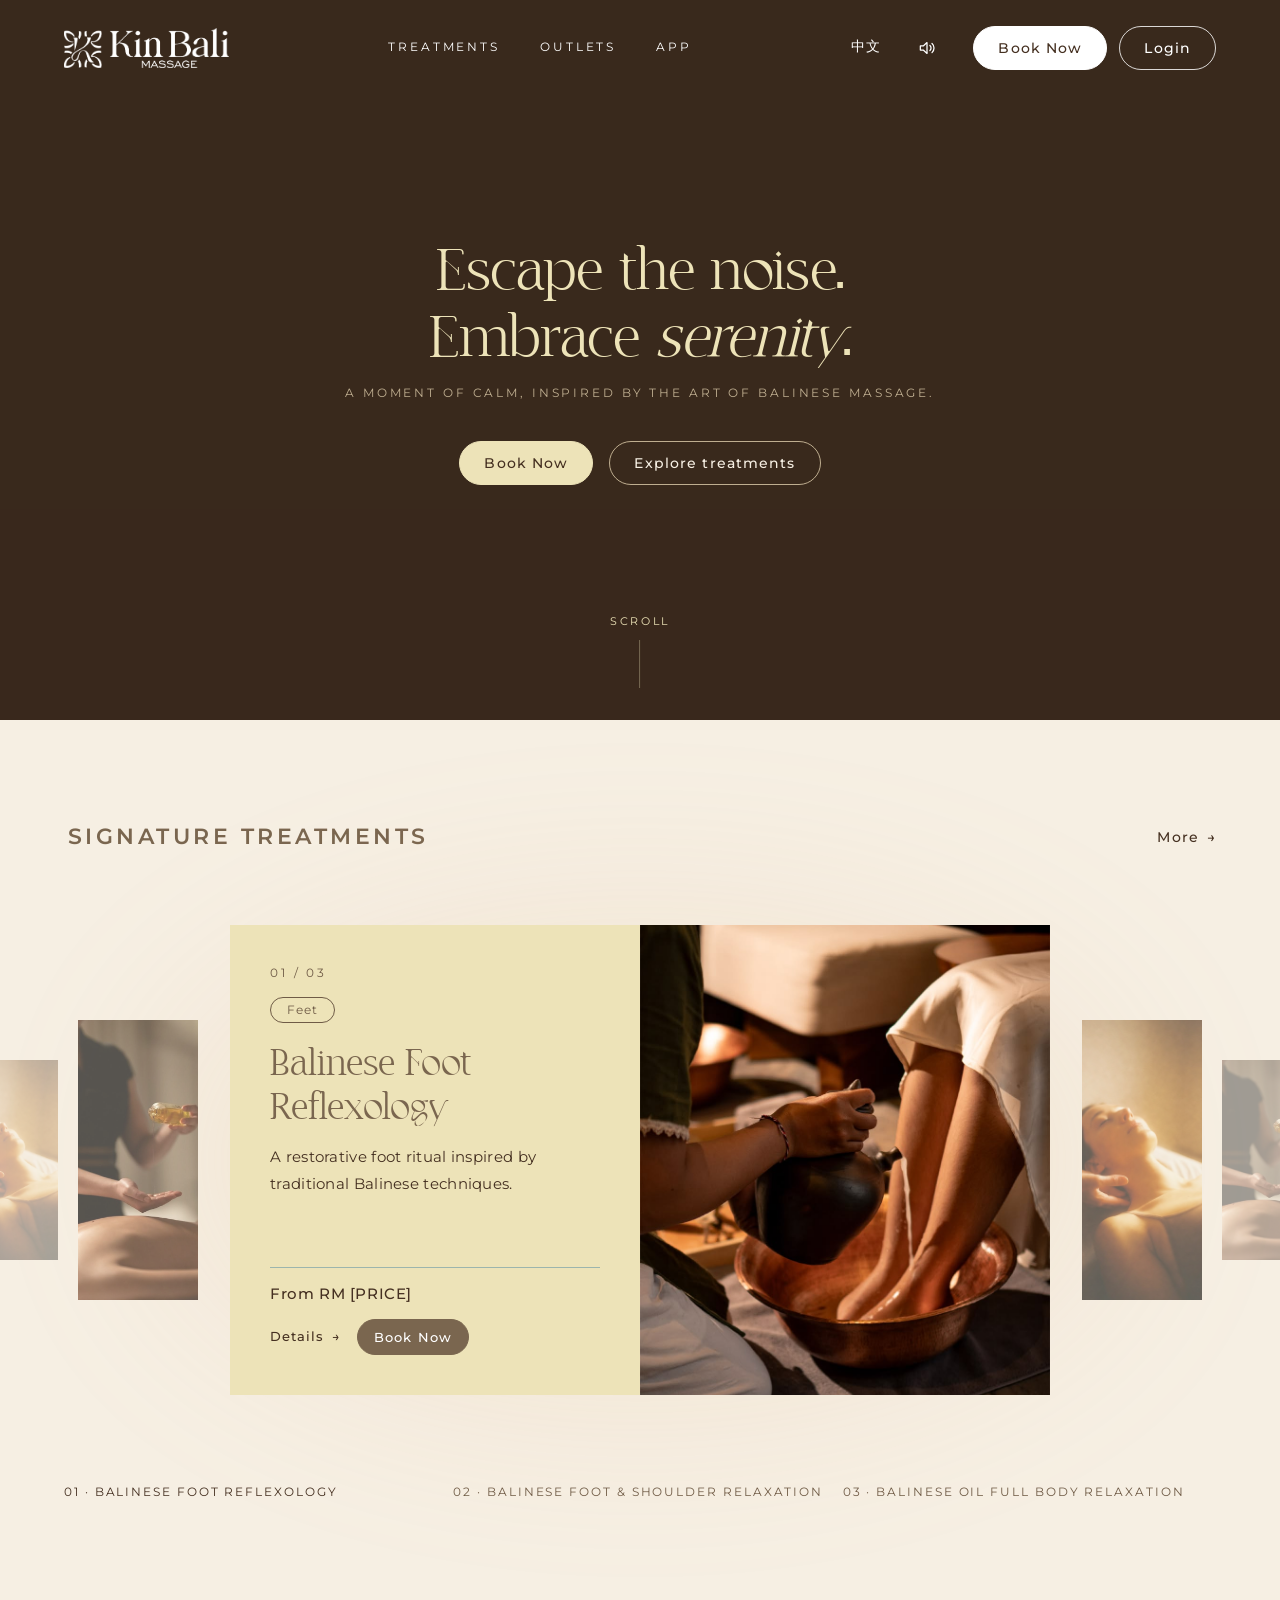
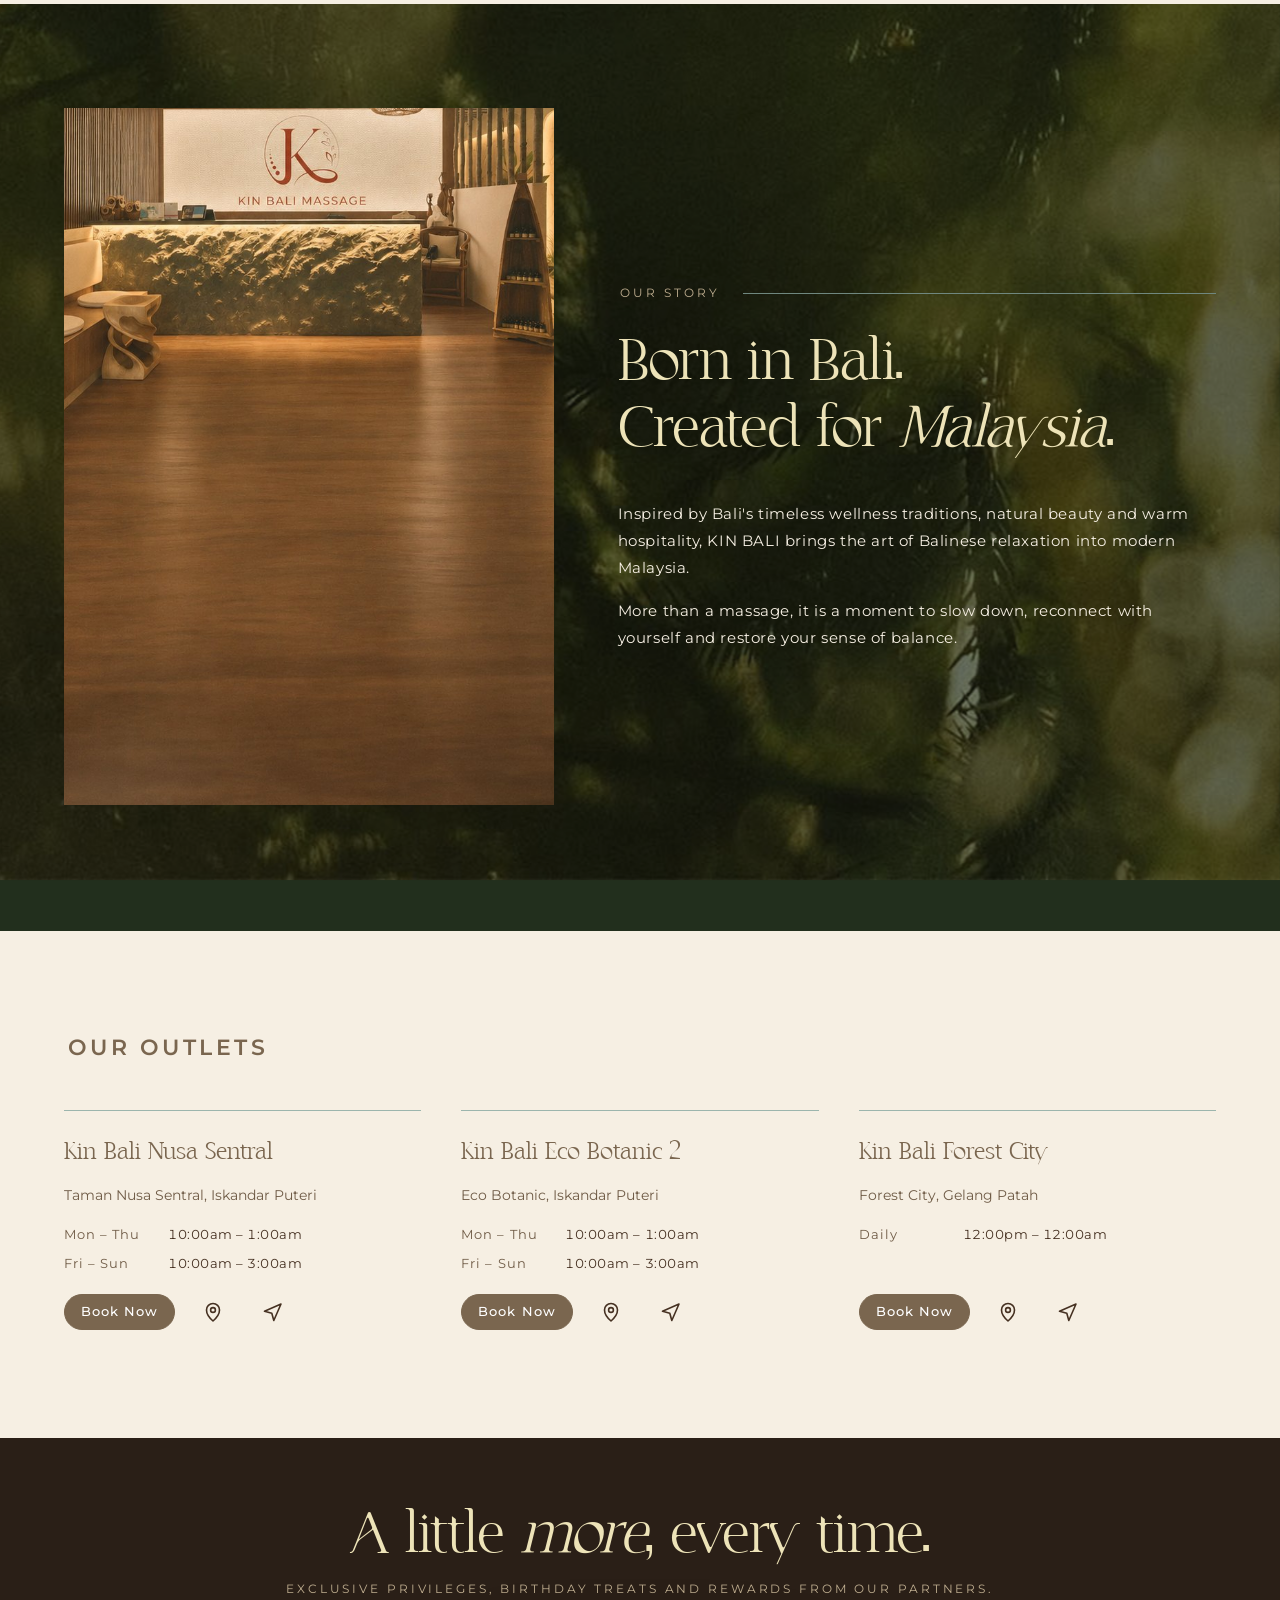
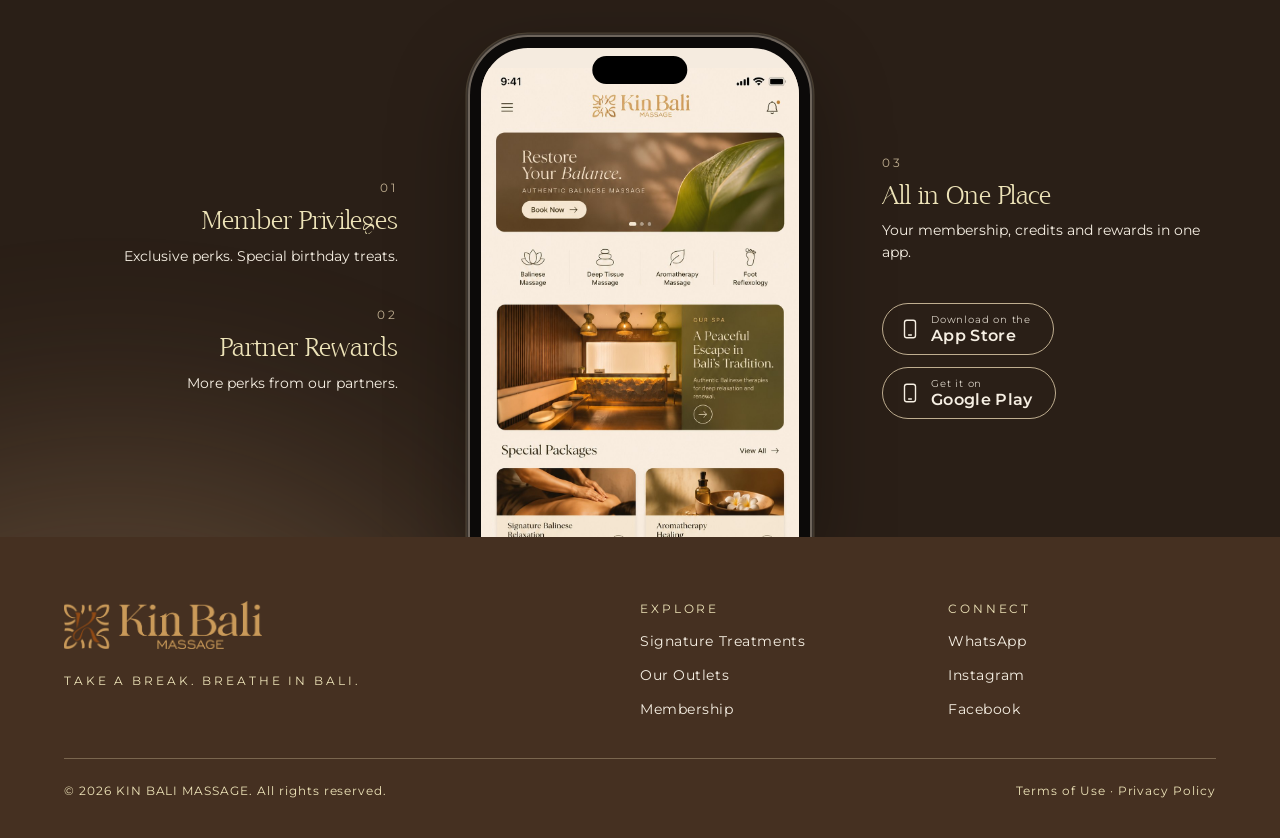
==== index.html @ 84281a5d "Add files via upload" ====
<!doctype html>
<html lang="en">
<head>
<meta charset="utf-8">
<meta name="viewport" content="width=device-width, initial-scale=1">
<title>Kin Bali Massage — Balinese Massage in Johor</title>
<meta name="description" content="KIN BALI brings the art of Balinese relaxation to Malaysia. Signature foot, shoulder and full-body treatments at Nusa Sentral, Eco Botanic 2 and Forest City.">
<meta property="og:title" content="Kin Bali Massage">
<meta property="og:description" content="Escape the noise. Embrace serenity. Balinese massage in Johor.">
<meta property="og:image" content="assets/img/outlet-interior.jpg">
<meta name="theme-color" content="#453021">
<link rel="icon" href="assets/img/favicon.png">
<link rel="preconnect" href="https://fonts.googleapis.com">
<link rel="preconnect" href="https://fonts.gstatic.com" crossorigin>
<link rel="stylesheet" href="https://fonts.googleapis.com/css2?family=Montserrat:wght@400;500;600&amp;display=swap">
<link rel="stylesheet" href="assets/css/style.css">
</head>
<body>
<audio id="bgm" src="assets/media/bgm.mp4" loop preload="auto" aria-hidden="true"></audio>

<!-- ===== Desktop / tablet (wider than 820px) ===== -->
<div class="v-d">
<div data-ref="pageRef" style="width: 100%; background: var(--surface); color: var(--ink); font-family: var(--font-en-sans), var(--font-cn-sans);">
  <header class="site-header is-clear">
    <div class="site-wrap" style="display: flex; align-items: center; justify-content: space-between; gap: 24px;">
      <a href="#top" aria-label="Kin Bali Massage home" style="display: flex; align-items: center;"><img class="site-logo" src="assets/img/logo.png" alt="Kin Bali Massage" style="height: 40px; width: auto; display: block;"></a>
      <nav class="site-nav-links" aria-label="Main" style="display: flex; align-items: center; gap: 40px; font-size: 12px; letter-spacing: 0.24em; text-transform: uppercase;">
        <a class="nav-link" href="#treatments">Treatments</a>
        <a class="nav-link" href="#outlets">Outlets</a>
        <a class="nav-link" href="#membership">App</a>
      </nav>
      <div style="display: flex; align-items: center; gap: 24px;">
        <a class="nav-link" href="#top" lang="zh-Hans" aria-label="切换到中文版 (Switch to Chinese)" style="font-size: 14px; letter-spacing: 0.08em;">中文</a>
        <button type="button" class="snd-btn" aria-label="Mute background music" aria-pressed="true" data-onclick="toggleSound">
          <svg class="ico-on" width="20" height="20" viewBox="0 0 24 24" fill="none" stroke="currentColor" stroke-width="1.5" stroke-linecap="round" stroke-linejoin="round" aria-hidden="true"><path d="M4 9.5h3.5L12 5.5v13l-4.5-4H4z"></path><path d="M15.5 9a4 4 0 0 1 0 6"></path><path d="M18 6.5a7.5 7.5 0 0 1 0 11"></path></svg>
          <svg class="ico-off" width="20" height="20" viewBox="0 0 24 24" fill="none" stroke="currentColor" stroke-width="1.5" stroke-linecap="round" stroke-linejoin="round" aria-hidden="true"><path d="M4 9.5h3.5L12 5.5v13l-4.5-4H4z"></path><path d="M16 9.5l5 5M21 9.5l-5 5"></path></svg>
        </button>
        <div style="display: flex; align-items: center; gap: 12px;">
          <a class="kb-btn kb-btn--primary kb-btn--md" href="#outlets">Book Now</a>
          <a class="kb-btn kb-btn--secondary kb-btn--md" href="#membership">Login</a>
        </div>
      </div>
    </div>
  </header>

  <!-- Hero: 16:9 video, copy and buttons centred over it -->
  <section id="top" class="hero-video">
    <div class="px-layer" style="transform: var(--heroVideoShift, none);">
      <video data-src="assets/media/hero.mp4" muted loop playsinline preload="none" aria-hidden="true" style="position: absolute; inset: 0; width: 100%; height: 100%; object-fit: cover; display: block;"></video>
    </div>
    <div class="hero-shade" style="background: rgba(42, 31, 23, 0.42);"></div>
    <div class="kb-night hero-copy" style="position: absolute; inset: 0; display: flex; align-items: center; justify-content: center; padding: 96px 24px; box-sizing: border-box; background: transparent;">
      <div style="display: flex; flex-direction: column; align-items: center; gap: 40px; max-width: 760px; text-align: center; transform: var(--heroTextShift, none); opacity: var(--heroTextFade, 1); will-change: transform, opacity;">
        <div class="kb-headline kb-headline--display kb-headline--center is-en kb-pre"><h1 class="kb-headline__title">Escape the noise.
Embrace <em>serenity</em>.</h1><p class="kb-headline__subtitle">A moment of calm, inspired by the art of Balinese massage.</p></div>
        <div style="display: flex; flex-wrap: wrap; justify-content: center; gap: 16px; align-items: center;">
          <a class="kb-btn kb-btn--primary kb-btn--md" href="#outlets">Book Now</a>
          <a class="kb-btn kb-btn--secondary kb-btn--md" href="#treatments">Explore treatments</a>
        </div>
      </div>
      <a href="#treatments" class="scroll-cue hero-cue" style="position: absolute; left: 50%; bottom: 32px; transform: translateX(-50%); text-decoration: none; opacity: var(--heroTextFade, 1);">SCROLL<i></i></a>
    </div>
  </section>

  <!-- Signature treatments: coverflow carousel, feature card in the middle, auto-advances every 3.5s -->
  <section id="treatments" style="padding: 104px 0; overflow: hidden;">
    <div class="site-wrap" style="display: flex; flex-direction: column; gap: 40px;">
      <div class="reveal js-in-treat" data-ref="treatRef" style="display: flex; align-items: center; justify-content: space-between; flex-wrap: wrap; gap: 24px;">
        <h2 class="kb-section-title kb-section-title--lg kb-section-title--left"><span class="kb-section-title__label">Signature Treatments</span><span class="kb-section-title__rule" aria-hidden="true"></span></h2>
        <a class="kb-btn kb-btn--link kb-btn--md" href="#treatments">More</a>
      </div>
      <div class="cf reveal reveal-2 js-in-treat" data-ontouchstart="cfTouchStart" data-ontouchend="cfTouchEnd">
        <div class="cf-glow" aria-hidden="true"></div>
        
          <div class="cf-item p0" data-onmouseenter="t.enter" data-onmouseleave="cfLeave" aria-hidden="false">
            <div class="cf-photo kb-tone--glow">
              <div class="cf-photo-inner"><img class="cf-img" src="assets/img/treatment-foot.jpg" alt="Therapist pouring warm water over feet in a copper basin" style="object-position: center 60%;"></div>
            </div>
            <div class="cf-copy">
              <span class="cf-num">01 / 03</span>
              <span class="kb-tag kb-tag--outline">Feet</span>
              <h3 class="cf-name">Balinese Foot Reflexology</h3>
              <p class="cf-desc">A restorative foot ritual inspired by traditional Balinese techniques.</p>
              <div class="cf-foot">
                <span class="cf-price">From RM [PRICE]</span>
                <span style="display: flex; align-items: center; gap: 16px;">
                  <a class="kb-btn kb-btn--link kb-btn--sm" href="#treatments">Details</a>
                  <a class="kb-btn kb-btn--primary kb-btn--sm" href="#outlets">Book Now</a>
                </span>
              </div>
            </div>
            <button type="button" class="cf-hit" aria-label="Show Balinese Foot Reflexology" tabindex="-1" data-onclick="t.go"></button>
          </div>
        
          <div class="cf-item p1" data-onmouseenter="t.enter" data-onmouseleave="cfLeave" aria-hidden="false">
            <div class="cf-photo kb-tone--ochre">
              <div class="cf-photo-inner"><img class="cf-img" src="assets/img/treatment-shoulder.jpg" alt="Therapist massaging a relaxed guest's neck and shoulders" style="object-position: center 40%;"></div>
            </div>
            <div class="cf-copy">
              <span class="cf-num">02 / 03</span>
              <span class="kb-tag kb-tag--outline">Feet · Shoulders</span>
              <h3 class="cf-name">Balinese Foot &amp; Shoulder Relaxation</h3>
              <p class="cf-desc">The perfect balance of soothing foot massage and tension-relieving shoulder care.</p>
              <div class="cf-foot">
                <span class="cf-price">From RM [PRICE]</span>
                <span style="display: flex; align-items: center; gap: 16px;">
                  <a class="kb-btn kb-btn--link kb-btn--sm" href="#treatments">Details</a>
                  <a class="kb-btn kb-btn--primary kb-btn--sm" href="#outlets">Book Now</a>
                </span>
              </div>
            </div>
            <button type="button" class="cf-hit" aria-label="Show Balinese Foot &amp; Shoulder Relaxation" tabindex="0" data-onclick="t.go"></button>
          </div>
        
          <div class="cf-item p2" data-onmouseenter="t.enter" data-onmouseleave="cfLeave" aria-hidden="false">
            <div class="cf-photo kb-tone--walnut">
              <div class="cf-photo-inner"><img class="cf-img" src="assets/img/treatment-oil.jpg" alt="Therapist pouring warm oil into her palm above a guest's back" style="object-position: center 55%;"></div>
            </div>
            <div class="cf-copy">
              <span class="cf-num">03 / 03</span>
              <span class="kb-tag kb-tag--outline">Full body</span>
              <h3 class="cf-name">Balinese Oil Full Body Relaxation</h3>
              <p class="cf-desc">Warm oils and flowing massage techniques for a deeply relaxing experience.</p>
              <div class="cf-foot">
                <span class="cf-price">From RM [PRICE]</span>
                <span style="display: flex; align-items: center; gap: 16px;">
                  <a class="kb-btn kb-btn--link kb-btn--sm" href="#treatments">Details</a>
                  <a class="kb-btn kb-btn--primary kb-btn--sm" href="#outlets">Book Now</a>
                </span>
              </div>
            </div>
            <button type="button" class="cf-hit" aria-label="Show Balinese Oil Full Body Relaxation" tabindex="0" data-onclick="t.go"></button>
          </div>
        
          <div class="cf-item p3" data-onmouseenter="t.enter" data-onmouseleave="cfLeave" aria-hidden="true">
            <div class="cf-photo kb-tone--glow">
              <div class="cf-photo-inner"><img class="cf-img" src="assets/img/treatment-foot.jpg" alt="Therapist pouring warm water over feet in a copper basin" style="object-position: center 60%;"></div>
            </div>
            <div class="cf-copy">
              <span class="cf-num">01 / 03</span>
              <span class="kb-tag kb-tag--outline">Feet</span>
              <h3 class="cf-name">Balinese Foot Reflexology</h3>
              <p class="cf-desc">A restorative foot ritual inspired by traditional Balinese techniques.</p>
              <div class="cf-foot">
                <span class="cf-price">From RM [PRICE]</span>
                <span style="display: flex; align-items: center; gap: 16px;">
                  <a class="kb-btn kb-btn--link kb-btn--sm" href="#treatments">Details</a>
                  <a class="kb-btn kb-btn--primary kb-btn--sm" href="#outlets">Book Now</a>
                </span>
              </div>
            </div>
            <button type="button" class="cf-hit" aria-label="Show Balinese Foot Reflexology" tabindex="-1" data-onclick="t.go"></button>
          </div>
        
          <div class="cf-item p4" data-onmouseenter="t.enter" data-onmouseleave="cfLeave" aria-hidden="true">
            <div class="cf-photo kb-tone--ochre">
              <div class="cf-photo-inner"><img class="cf-img" src="assets/img/treatment-shoulder.jpg" alt="Therapist massaging a relaxed guest's neck and shoulders" style="object-position: center 40%;"></div>
            </div>
            <div class="cf-copy">
              <span class="cf-num">02 / 03</span>
              <span class="kb-tag kb-tag--outline">Feet · Shoulders</span>
              <h3 class="cf-name">Balinese Foot &amp; Shoulder Relaxation</h3>
              <p class="cf-desc">The perfect balance of soothing foot massage and tension-relieving shoulder care.</p>
              <div class="cf-foot">
                <span class="cf-price">From RM [PRICE]</span>
                <span style="display: flex; align-items: center; gap: 16px;">
                  <a class="kb-btn kb-btn--link kb-btn--sm" href="#treatments">Details</a>
                  <a class="kb-btn kb-btn--primary kb-btn--sm" href="#outlets">Book Now</a>
                </span>
              </div>
            </div>
            <button type="button" class="cf-hit" aria-label="Show Balinese Foot &amp; Shoulder Relaxation" tabindex="-1" data-onclick="t.go"></button>
          </div>
        
          <div class="cf-item m4" data-onmouseenter="t.enter" data-onmouseleave="cfLeave" aria-hidden="true">
            <div class="cf-photo kb-tone--walnut">
              <div class="cf-photo-inner"><img class="cf-img" src="assets/img/treatment-oil.jpg" alt="Therapist pouring warm oil into her palm above a guest's back" style="object-position: center 55%;"></div>
            </div>
            <div class="cf-copy">
              <span class="cf-num">03 / 03</span>
              <span class="kb-tag kb-tag--outline">Full body</span>
              <h3 class="cf-name">Balinese Oil Full Body Relaxation</h3>
              <p class="cf-desc">Warm oils and flowing massage techniques for a deeply relaxing experience.</p>
              <div class="cf-foot">
                <span class="cf-price">From RM [PRICE]</span>
                <span style="display: flex; align-items: center; gap: 16px;">
                  <a class="kb-btn kb-btn--link kb-btn--sm" href="#treatments">Details</a>
                  <a class="kb-btn kb-btn--primary kb-btn--sm" href="#outlets">Book Now</a>
                </span>
              </div>
            </div>
            <button type="button" class="cf-hit" aria-label="Show Balinese Oil Full Body Relaxation" tabindex="-1" data-onclick="t.go"></button>
          </div>
        
          <div class="cf-item m3" data-onmouseenter="t.enter" data-onmouseleave="cfLeave" aria-hidden="true">
            <div class="cf-photo kb-tone--glow">
              <div class="cf-photo-inner"><img class="cf-img" src="assets/img/treatment-foot.jpg" alt="Therapist pouring warm water over feet in a copper basin" style="object-position: center 60%;"></div>
            </div>
            <div class="cf-copy">
              <span class="cf-num">01 / 03</span>
              <span class="kb-tag kb-tag--outline">Feet</span>
              <h3 class="cf-name">Balinese Foot Reflexology</h3>
              <p class="cf-desc">A restorative foot ritual inspired by traditional Balinese techniques.</p>
              <div class="cf-foot">
                <span class="cf-price">From RM [PRICE]</span>
                <span style="display: flex; align-items: center; gap: 16px;">
                  <a class="kb-btn kb-btn--link kb-btn--sm" href="#treatments">Details</a>
                  <a class="kb-btn kb-btn--primary kb-btn--sm" href="#outlets">Book Now</a>
                </span>
              </div>
            </div>
            <button type="button" class="cf-hit" aria-label="Show Balinese Foot Reflexology" tabindex="-1" data-onclick="t.go"></button>
          </div>
        
          <div class="cf-item m2" data-onmouseenter="t.enter" data-onmouseleave="cfLeave" aria-hidden="false">
            <div class="cf-photo kb-tone--ochre">
              <div class="cf-photo-inner"><img class="cf-img" src="assets/img/treatment-shoulder.jpg" alt="Therapist massaging a relaxed guest's neck and shoulders" style="object-position: center 40%;"></div>
            </div>
            <div class="cf-copy">
              <span class="cf-num">02 / 03</span>
              <span class="kb-tag kb-tag--outline">Feet · Shoulders</span>
              <h3 class="cf-name">Balinese Foot &amp; Shoulder Relaxation</h3>
              <p class="cf-desc">The perfect balance of soothing foot massage and tension-relieving shoulder care.</p>
              <div class="cf-foot">
                <span class="cf-price">From RM [PRICE]</span>
                <span style="display: flex; align-items: center; gap: 16px;">
                  <a class="kb-btn kb-btn--link kb-btn--sm" href="#treatments">Details</a>
                  <a class="kb-btn kb-btn--primary kb-btn--sm" href="#outlets">Book Now</a>
                </span>
              </div>
            </div>
            <button type="button" class="cf-hit" aria-label="Show Balinese Foot &amp; Shoulder Relaxation" tabindex="0" data-onclick="t.go"></button>
          </div>
        
          <div class="cf-item m1" data-onmouseenter="t.enter" data-onmouseleave="cfLeave" aria-hidden="false">
            <div class="cf-photo kb-tone--walnut">
              <div class="cf-photo-inner"><img class="cf-img" src="assets/img/treatment-oil.jpg" alt="Therapist pouring warm oil into her palm above a guest's back" style="object-position: center 55%;"></div>
            </div>
            <div class="cf-copy">
              <span class="cf-num">03 / 03</span>
              <span class="kb-tag kb-tag--outline">Full body</span>
              <h3 class="cf-name">Balinese Oil Full Body Relaxation</h3>
              <p class="cf-desc">Warm oils and flowing massage techniques for a deeply relaxing experience.</p>
              <div class="cf-foot">
                <span class="cf-price">From RM [PRICE]</span>
                <span style="display: flex; align-items: center; gap: 16px;">
                  <a class="kb-btn kb-btn--link kb-btn--sm" href="#treatments">Details</a>
                  <a class="kb-btn kb-btn--primary kb-btn--sm" href="#outlets">Book Now</a>
                </span>
              </div>
            </div>
            <button type="button" class="cf-hit" aria-label="Show Balinese Oil Full Body Relaxation" tabindex="0" data-onclick="t.go"></button>
          </div>
        
      </div>
      <div class="acc-progress" role="tablist" aria-label="Treatments">
        
          <button type="button" role="tab" aria-selected="true" class="acc-seg is-on" data-onclick="t.pick">
            <span class="acc-track"><span class="acc-fill run-a"></span></span>
            <span class="acc-seg__label">01 · Balinese Foot Reflexology</span>
          </button>
        
          <button type="button" role="tab" aria-selected="false" class="acc-seg " data-onclick="t.pick">
            <span class="acc-track"><span class="acc-fill "></span></span>
            <span class="acc-seg__label">02 · Balinese Foot &amp; Shoulder Relaxation</span>
          </button>
        
          <button type="button" role="tab" aria-selected="false" class="acc-seg " data-onclick="t.pick">
            <span class="acc-track"><span class="acc-fill "></span></span>
            <span class="acc-seg__label">03 · Balinese Oil Full Body Relaxation</span>
          </button>
        
      </div>
    </div>
  </section>

  <!-- Story: photo parallax, copy reveals -->
  <section id="story" class="kb-night" style="position: relative; background: var(--leaf-jungle); padding: 104px 0; overflow: hidden;">
    <div class="px-layer story-bg" aria-hidden="true" style="transform: var(--storyBgShift, none);"></div>
    <div aria-hidden="true" style="position: absolute; inset: 0; background: rgba(24, 28, 16, 0.45); pointer-events: none;"></div>
    <div class="site-wrap site-story" style="position: relative;">
      <div class="px-frame site-photo-tall" role="img" aria-label="Kin Bali Massage outlet interior" style="width: 100%; aspect-ratio: 504 / 740; max-height: 740px;">
        <div class="px-layer kb-tone--clay" style="top: 0; height: 112%; transform: var(--storyPhotoShift, none);"><img src="assets/img/outlet-interior.jpg" alt="Kin Bali Massage outlet reception with warm lighting and carved wooden stools" style="display: block; width: 100%; height: 100%; object-fit: cover; object-position: right top;"></div>
      </div>
      <div data-ref="storyRef" style="display: flex; flex-direction: column; gap: 24px;">
        <div class="reveal js-in-story"><h2 class="kb-section-title kb-section-title--sm kb-section-title--left"><span class="kb-section-title__label">Our Story</span><span class="kb-section-title__rule" aria-hidden="true"></span></h2></div>
        <div class="reveal reveal-2 js-in-story"><div class="kb-headline kb-headline--display kb-headline--left is-en kb-pre"><h2 class="kb-headline__title">Born in Bali.
Created for <em>Malaysia</em>.</h2></div></div>
        <div class="reveal reveal-3 js-in-story" style="display: flex; flex-direction: column; gap: 16px; margin-top: 16px;">
          <p style="margin: 0; font-size: 15px; line-height: 1.8; letter-spacing: 0.04em;">Inspired by Bali's timeless wellness traditions, natural beauty and warm hospitality, KIN BALI brings the art of Balinese relaxation into modern Malaysia.</p>
          <p style="margin: 0; font-size: 15px; line-height: 1.8; letter-spacing: 0.04em;">More than a massage, it is a moment to slow down, reconnect with yourself and restore your sense of balance.</p>
        </div>
      </div>
    </div>
  </section>

  <!-- Outlets: horizontal rail -->
  <section id="outlets" style="padding: 104px 0;">
    <div class="site-wrap" style="display: flex; flex-direction: column; gap: 48px;">
      <div class="reveal js-in-outlet" data-ref="outletRef" style="display: flex; align-items: center; justify-content: space-between; gap: 24px;">
        <h2 class="kb-section-title kb-section-title--lg kb-section-title--left"><span class="kb-section-title__label">Our Outlets</span><span class="kb-section-title__rule" aria-hidden="true"></span></h2>
      </div>
      <div class="outlet-grid" data-ref="outletRail">
        <div class="rail-item" style="display: flex; flex-direction: column; gap: 24px;">
          <article class="kb-outlet"><h3 class="kb-outlet__name">Kin Bali Nusa Sentral</h3><p class="kb-outlet__area"><span>Taman Nusa Sentral, Iskandar Puteri</span></p><dl class="kb-outlet__hours"><div class="kb-outlet__row"><dt>Mon – Thu</dt><dd>10:00am – 1:00am</dd></div><div class="kb-outlet__row"><dt>Fri – Sun</dt><dd>10:00am – 3:00am</dd></div></dl><div class="kb-outlet__actions"><a class="kb-btn kb-btn--primary kb-btn--sm" href="https://wa.me/60127586655" target="_blank" rel="noopener">Book Now</a><a class="kb-btn kb-btn--link kb-btn--sm" href="https://www.google.com/maps/search/?api=1&amp;query=Kin%20Bali%20Nusa%20Sentral%20Johor" target="_blank" rel="noopener">Google Maps</a><a class="kb-btn kb-btn--link kb-btn--sm" href="https://waze.com/ul?q=Kin%20Bali%20Nusa%20Sentral%20Johor" target="_blank" rel="noopener">Waze</a></div></article>
        </div>
        <div class="rail-item" style="display: flex; flex-direction: column; gap: 24px;">
          <article class="kb-outlet"><h3 class="kb-outlet__name">Kin Bali Eco Botanic 2</h3><p class="kb-outlet__area"><span>Eco Botanic, Iskandar Puteri</span></p><dl class="kb-outlet__hours"><div class="kb-outlet__row"><dt>Mon – Thu</dt><dd>10:00am – 1:00am</dd></div><div class="kb-outlet__row"><dt>Fri – Sun</dt><dd>10:00am – 3:00am</dd></div></dl><div class="kb-outlet__actions"><a class="kb-btn kb-btn--primary kb-btn--sm" href="https://wa.me/60182286655" target="_blank" rel="noopener">Book Now</a><a class="kb-btn kb-btn--link kb-btn--sm" href="https://www.google.com/maps/search/?api=1&amp;query=Kin%20Bali%20Eco%20Botanic%202%20Johor" target="_blank" rel="noopener">Google Maps</a><a class="kb-btn kb-btn--link kb-btn--sm" href="https://waze.com/ul?q=Kin%20Bali%20Eco%20Botanic%202%20Johor" target="_blank" rel="noopener">Waze</a></div></article>
        </div>
        <div class="rail-item" style="display: flex; flex-direction: column; gap: 24px;">
          <article class="kb-outlet"><h3 class="kb-outlet__name">Kin Bali Forest City</h3><p class="kb-outlet__area"><span>Forest City, Gelang Patah</span></p><dl class="kb-outlet__hours"><div class="kb-outlet__row"><dt>Daily</dt><dd>12:00pm – 12:00am</dd></div></dl><div class="kb-outlet__actions"><a class="kb-btn kb-btn--primary kb-btn--sm" href="https://wa.me/60128478080" target="_blank" rel="noopener">Book Now</a><a class="kb-btn kb-btn--link kb-btn--sm" href="https://www.google.com/maps/search/?api=1&amp;query=Kin%20Bali%20Forest%20City%20Johor" target="_blank" rel="noopener">Google Maps</a><a class="kb-btn kb-btn--link kb-btn--sm" href="https://waze.com/ul?q=Kin%20Bali%20Forest%20City%20Johor" target="_blank" rel="noopener">Waze</a></div></article>
        </div>
      </div>
    </div>
  </section>

  <!-- Membership: centre stage — headline on top, the app rising from the section floor, benefits either side -->
  <section id="membership" class="kb-night" style="position: relative; padding: 60px 0 0; overflow: hidden;">
    <div aria-hidden="true" style="position: absolute; left: 50%; bottom: -200px; width: 760px; height: 560px; margin-left: -380px; border-radius: 50%; background: var(--light-glow); opacity: 0.22; filter: blur(110px); transform: var(--glowShift, none); will-change: transform; pointer-events: none;"></div>
    <div class="site-wrap" data-ref="memberRef" style="position: relative; display: flex; flex-direction: column; align-items: center; gap: 40px;">
      <div class="reveal js-in-member" style="max-width: 760px;"><div class="kb-headline kb-headline--display kb-headline--center is-en"><h2 class="kb-headline__title">A little <em>more</em>, every time.</h2><p class="kb-headline__subtitle">Exclusive privileges, birthday treats and rewards from our partners.</p></div></div>
      <div class="member-stage reveal reveal-2 js-in-member">
        <div class="ms-side ms-left">
          <div style="display: flex; flex-direction: column; align-items: flex-end; gap: 8px;">
            <span style="font-size: 12px; letter-spacing: 0.24em; color: var(--ink-soft);">01</span>
            <h3 style="margin: 0; font-family: var(--font-en-serif); font-size: 28px; line-height: 1.2; font-weight: 400; color: var(--ink-brand);">Member Privileges</h3>
            <p style="margin: 0; font-size: 14px; line-height: 22px;">Exclusive perks. Special birthday treats.</p>
          </div>
          <div style="display: flex; flex-direction: column; align-items: flex-end; gap: 8px;">
            <span style="font-size: 12px; letter-spacing: 0.24em; color: var(--ink-soft);">02</span>
            <h3 style="margin: 0; font-family: var(--font-en-serif); font-size: 28px; line-height: 1.2; font-weight: 400; color: var(--ink-brand);">Partner Rewards</h3>
            <p style="margin: 0; font-size: 14px; line-height: 22px;">More perks from our partners.</p>
          </div>
        </div>
        <div class="app-phone" style="width: 340px; height: 500px;"><img src="assets/img/app-screen.jpg" alt="Kin Bali Massage app home screen showing treatment shortcuts and special packages"></div>
        <div class="ms-side ms-right">
          <div style="display: flex; flex-direction: column; align-items: flex-start; gap: 8px;">
            <span style="font-size: 12px; letter-spacing: 0.24em; color: var(--ink-soft);">03</span>
            <h3 style="margin: 0; font-family: var(--font-en-serif); font-size: 28px; line-height: 1.2; font-weight: 400; color: var(--ink-brand);">All in One Place</h3>
            <p style="margin: 0; font-size: 14px; line-height: 22px;">Your membership, credits and rewards in one app.</p>
          </div>
          <div class="ms-badges">
            <a class="store-badge" href="#membership" aria-label="Download on the App Store"><svg width="22" height="22" viewBox="0 0 24 24" fill="none" stroke="currentColor" stroke-width="1.5" stroke-linecap="round" stroke-linejoin="round" aria-hidden="true"><rect x="6" y="2.5" width="12" height="19" rx="2.5"></rect><path d="M10.5 18.5h3"></path></svg><span><small>Download on the</small><b>App Store</b></span></a>
            <a class="store-badge" href="#membership" aria-label="Get it on Google Play"><svg width="22" height="22" viewBox="0 0 24 24" fill="none" stroke="currentColor" stroke-width="1.5" stroke-linecap="round" stroke-linejoin="round" aria-hidden="true"><rect x="6" y="2.5" width="12" height="19" rx="2.5"></rect><path d="M10.5 18.5h3"></path></svg><span><small>Get it on</small><b>Google Play</b></span></a>
          </div>
        </div>
      </div>
    </div>
  </section>

  <footer style="background: var(--earth-cocoa); color: var(--light-rice); padding: 64px 0 40px;">
    <div class="site-wrap" style="display: flex; flex-direction: column; gap: 40px;">
      <div class="site-foot">
        <div style="display: flex; flex-direction: column; gap: 24px;">
          <img src="assets/img/logo.png" alt="Kin Bali Massage" style="height: 48px; width: auto; align-self: flex-start;">
          <p style="margin: 0; font-size: 12px; line-height: 16px; letter-spacing: 0.24em; text-transform: uppercase; color: var(--light-butter);">Take a break. Breathe in Bali.</p>
        </div>
        <nav aria-label="Explore" style="display: flex; flex-direction: column; gap: 16px; font-size: 14px; letter-spacing: 0.04em;">
          <span style="font-size: 12px; letter-spacing: 0.24em; color: var(--light-butter);">EXPLORE</span>
          <a href="#treatments" style="color: var(--light-rice); text-decoration: none;">Signature Treatments</a>
          <a href="#outlets" style="color: var(--light-rice); text-decoration: none;">Our Outlets</a>
          <a href="#membership" style="color: var(--light-rice); text-decoration: none;">Membership</a>
        </nav>
        <nav aria-label="Connect" style="display: flex; flex-direction: column; gap: 16px; font-size: 14px; letter-spacing: 0.04em;">
          <span style="font-size: 12px; letter-spacing: 0.24em; color: var(--light-butter);">CONNECT</span>
          <a href="https://wa.me/60127586655" style="color: var(--light-rice); text-decoration: none;">WhatsApp</a>
          <a href="#top" style="color: var(--light-rice); text-decoration: none;">Instagram</a>
          <a href="#top" style="color: var(--light-rice); text-decoration: none;">Facebook</a>
        </nav>
      </div>
      <div style="display: flex; flex-wrap: wrap; justify-content: space-between; gap: 16px; padding-top: 24px; border-top: 1px solid var(--earth-walnut); font-size: 12px; letter-spacing: 0.08em; color: var(--light-butter);">
        <span>© 2026 KIN BALI MASSAGE. All rights reserved.</span>
        <span>Terms of Use · Privacy Policy</span>
      </div>
    </div>
  </footer>
</div>
</div>

<!-- ===== Phone (820px and below) ===== -->
<div class="v-m">
<div class="phone" data-ref="phoneRef" style="background: var(--surface); color: var(--ink); font-family: var(--font-en-sans), var(--font-cn-sans);">

  <!-- Mobile menu: full-screen panel that fades and slides in over the page -->
  <div class="m-menu kb-night " role="dialog" aria-modal="true" aria-label="Menu">
    <div style="display: flex; align-items: center; justify-content: flex-end; height: 64px; padding: 0 16px;">
      <button type="button" aria-label="Close menu" data-onclick="closeMenu" style="width: 44px; height: 44px; display: flex; align-items: center; justify-content: center; background: none; border: 0; padding: 0; color: var(--ink); cursor: pointer;">
        <svg width="22" height="22" viewBox="0 0 24 24" fill="none" stroke="currentColor" stroke-width="1.5" stroke-linecap="round" aria-hidden="true"><path d="M6 6l12 12M18 6L6 18"></path></svg>
      </button>
    </div>
    <div class="m-menu__body">
      <div class="m-menu__book"><a class="kb-btn kb-btn--primary kb-btn--md" href="https://wa.me/60127586655" target="_blank" rel="noopener">Book Now</a><a class="kb-btn kb-btn--secondary kb-btn--md" href="#m-membership">Login</a></div>
      <nav class="m-menu__links" aria-label="Main">
        <a href="#m-treatments" data-onclick="closeMenu"><span>01</span>Treatments</a>
        <a href="#m-story" data-onclick="closeMenu"><span>02</span>Our Story</a>
        <a href="#m-outlets" data-onclick="closeMenu"><span>03</span>Outlets</a>
        <a href="#m-membership" data-onclick="closeMenu"><span>04</span>App</a>
        <a href="#m-contact" data-onclick="closeMenu"><span>05</span>Contact Us</a>
      </nav>
    </div>
    <div style="padding: 0 24px;">
      <img src="assets/img/logo.png" alt="Kin Bali Massage" style="height: 28px; width: auto; display: block; filter: brightness(0) invert(1);">
    </div>
  </div>
  <header class="m-header is-clear" style="display: flex; align-items: center; justify-content: space-between; gap: 12px; height: 64px; padding: 0 16px; box-sizing: border-box;">
    <a href="#m-top" aria-label="Kin Bali Massage home" style="display: flex;"><img class="site-logo" src="assets/img/logo.png" alt="Kin Bali Massage" style="height: 24px; width: auto; display: block;"></a>
    <div style="display: flex; align-items: center; gap: 8px;">
      <a href="#m-top" lang="zh-Hans" aria-label="切换到中文版 (Switch to Chinese)" style="display: inline-flex; align-items: center; min-height: 44px; padding: 0 4px; font-size: 13px; letter-spacing: 0.06em; color: var(--ink); text-decoration: none;">中文</a>
      <button type="button" class="snd-btn" aria-label="Mute background music" aria-pressed="true" data-onclick="toggleSound">
        <svg class="ico-on" width="20" height="20" viewBox="0 0 24 24" fill="none" stroke="currentColor" stroke-width="1.5" stroke-linecap="round" stroke-linejoin="round" aria-hidden="true"><path d="M4 9.5h3.5L12 5.5v13l-4.5-4H4z"></path><path d="M15.5 9a4 4 0 0 1 0 6"></path><path d="M18 6.5a7.5 7.5 0 0 1 0 11"></path></svg>
        <svg class="ico-off" width="20" height="20" viewBox="0 0 24 24" fill="none" stroke="currentColor" stroke-width="1.5" stroke-linecap="round" stroke-linejoin="round" aria-hidden="true"><path d="M4 9.5h3.5L12 5.5v13l-4.5-4H4z"></path><path d="M16 9.5l5 5M21 9.5l-5 5"></path></svg>
      </button>
      <button type="button" aria-label="Open menu" aria-expanded="false" data-onclick="openMenu" style="width: 44px; height: 44px; display: flex; align-items: center; justify-content: center; background: none; border: 0; padding: 0; color: var(--ink); cursor: pointer;">
        <svg width="22" height="22" viewBox="0 0 24 24" fill="none" stroke="currentColor" stroke-width="1.5" stroke-linecap="round" aria-hidden="true"><path d="M3 7h18M3 12h18M3 17h18"></path></svg>
      </button>
    </div>
  </header>

  <!-- Hero: the 16:9 video cropped to fill the phone, copy and button centred over it -->
  <section id="m-top" class="px-frame" style="height: 640px; display: flex; flex-direction: column; align-items: center; justify-content: center; padding: 32px 16px; box-sizing: border-box;">
    <div class="px-layer" style="transform: var(--heroPhotoShift, none);">
      <video data-src="assets/media/hero.mp4" muted loop playsinline preload="none" aria-hidden="true" style="position: absolute; inset: 0; width: 100%; height: 100%; object-fit: cover; display: block;"></video>
    </div>
    <div aria-hidden="true" style="position: absolute; inset: 0; background: rgba(42, 31, 23, 0.45); pointer-events: none;"></div>
    <div class="kb-night" style="position: relative; display: flex; flex-direction: column; align-items: center; gap: 24px; text-align: center; background: transparent; transform: var(--heroTextShift, none); opacity: var(--heroTextFade, 1);">
      <div class="kb-headline kb-headline--display kb-headline--center is-en kb-pre"><h1 class="kb-headline__title">Escape the noise.
Embrace <em>serenity</em>.</h1><p class="kb-headline__subtitle">A moment of calm, inspired by the art of Balinese massage.</p></div>
      <a class="kb-btn kb-btn--primary kb-btn--md" href="#m-outlets">Book Now</a>
    </div>
    <a href="#m-treatments" class="scroll-cue" style="position: absolute; left: 50%; bottom: 24px; transform: translateX(-50%); text-decoration: none; opacity: var(--heroTextFade, 1);">SCROLL<i></i></a>
  </section>

  <!-- Treatments: coverflow, swipe or tap the peeking cards, auto-advances every 3.5s -->
  <section id="m-treatments" style="padding: 64px 16px 48px; display: flex; flex-direction: column; gap: 24px; overflow: hidden;">
    <div class="reveal js-in-treat" data-ref="treatRef"><h2 class="kb-section-title kb-section-title--sm kb-section-title--center kb-norule kb-center"><span class="kb-section-title__rule" aria-hidden="true"></span><span class="kb-section-title__label">Signature Treatments</span><span class="kb-section-title__rule" aria-hidden="true"></span></h2></div>
    <div class="cf cf--v" data-ontouchstart="cfTouchStart" data-ontouchend="cfTouchEnd">
      <div class="cf-glow" aria-hidden="true"></div>
      
        <div class="cf-item p0" aria-hidden="false">
          <div class="cf-photo kb-tone--glow">
            <div class="cf-photo-inner" style="padding: 16px;"><img class="cf-img" src="assets/img/treatment-foot.jpg" alt="Therapist pouring warm water over feet in a copper basin" style="object-position: center 60%;"></div>
          </div>
          <div class="cf-copy">
            <span class="cf-num">01 / 03</span>
            <span class="kb-tag kb-tag--outline">Feet</span>
            <h3 class="cf-name">Balinese Foot Reflexology</h3>
            <p class="cf-desc">A restorative foot ritual inspired by traditional Balinese techniques.</p>
            <div class="cf-foot">
              <span class="cf-price">From RM [PRICE]</span>
              <a class="kb-btn kb-btn--primary kb-btn--sm" href="#m-outlets">Book Now</a>
            </div>
          </div>
          <button type="button" class="cf-hit" aria-label="Show Balinese Foot Reflexology" tabindex="-1" data-onclick="t.go"></button>
        </div>
      
        <div class="cf-item p1" aria-hidden="false">
          <div class="cf-photo kb-tone--ochre">
            <div class="cf-photo-inner" style="padding: 16px;"><img class="cf-img" src="assets/img/treatment-shoulder.jpg" alt="Therapist massaging a relaxed guest's neck and shoulders" style="object-position: center 40%;"></div>
          </div>
          <div class="cf-copy">
            <span class="cf-num">02 / 03</span>
            <span class="kb-tag kb-tag--outline">Feet · Shoulders</span>
            <h3 class="cf-name">Balinese Foot &amp; Shoulder Relaxation</h3>
            <p class="cf-desc">The perfect balance of soothing foot massage and tension-relieving shoulder care.</p>
            <div class="cf-foot">
              <span class="cf-price">From RM [PRICE]</span>
              <a class="kb-btn kb-btn--primary kb-btn--sm" href="#m-outlets">Book Now</a>
            </div>
          </div>
          <button type="button" class="cf-hit" aria-label="Show Balinese Foot &amp; Shoulder Relaxation" tabindex="0" data-onclick="t.go"></button>
        </div>
      
        <div class="cf-item p2" aria-hidden="true">
          <div class="cf-photo kb-tone--walnut">
            <div class="cf-photo-inner" style="padding: 16px;"><img class="cf-img" src="assets/img/treatment-oil.jpg" alt="Therapist pouring warm oil into her palm above a guest's back" style="object-position: center 55%;"></div>
          </div>
          <div class="cf-copy">
            <span class="cf-num">03 / 03</span>
            <span class="kb-tag kb-tag--outline">Full body</span>
            <h3 class="cf-name">Balinese Oil Full Body Relaxation</h3>
            <p class="cf-desc">Warm oils and flowing massage techniques for a deeply relaxing experience.</p>
            <div class="cf-foot">
              <span class="cf-price">From RM [PRICE]</span>
              <a class="kb-btn kb-btn--primary kb-btn--sm" href="#m-outlets">Book Now</a>
            </div>
          </div>
          <button type="button" class="cf-hit" aria-label="Show Balinese Oil Full Body Relaxation" tabindex="-1" data-onclick="t.go"></button>
        </div>
      
        <div class="cf-item p3" aria-hidden="true">
          <div class="cf-photo kb-tone--glow">
            <div class="cf-photo-inner" style="padding: 16px;"><img class="cf-img" src="assets/img/treatment-foot.jpg" alt="Therapist pouring warm water over feet in a copper basin" style="object-position: center 60%;"></div>
          </div>
          <div class="cf-copy">
            <span class="cf-num">01 / 03</span>
            <span class="kb-tag kb-tag--outline">Feet</span>
            <h3 class="cf-name">Balinese Foot Reflexology</h3>
            <p class="cf-desc">A restorative foot ritual inspired by traditional Balinese techniques.</p>
            <div class="cf-foot">
              <span class="cf-price">From RM [PRICE]</span>
              <a class="kb-btn kb-btn--primary kb-btn--sm" href="#m-outlets">Book Now</a>
            </div>
          </div>
          <button type="button" class="cf-hit" aria-label="Show Balinese Foot Reflexology" tabindex="-1" data-onclick="t.go"></button>
        </div>
      
        <div class="cf-item p4" aria-hidden="true">
          <div class="cf-photo kb-tone--ochre">
            <div class="cf-photo-inner" style="padding: 16px;"><img class="cf-img" src="assets/img/treatment-shoulder.jpg" alt="Therapist massaging a relaxed guest's neck and shoulders" style="object-position: center 40%;"></div>
          </div>
          <div class="cf-copy">
            <span class="cf-num">02 / 03</span>
            <span class="kb-tag kb-tag--outline">Feet · Shoulders</span>
            <h3 class="cf-name">Balinese Foot &amp; Shoulder Relaxation</h3>
            <p class="cf-desc">The perfect balance of soothing foot massage and tension-relieving shoulder care.</p>
            <div class="cf-foot">
              <span class="cf-price">From RM [PRICE]</span>
              <a class="kb-btn kb-btn--primary kb-btn--sm" href="#m-outlets">Book Now</a>
            </div>
          </div>
          <button type="button" class="cf-hit" aria-label="Show Balinese Foot &amp; Shoulder Relaxation" tabindex="-1" data-onclick="t.go"></button>
        </div>
      
        <div class="cf-item m4" aria-hidden="true">
          <div class="cf-photo kb-tone--walnut">
            <div class="cf-photo-inner" style="padding: 16px;"><img class="cf-img" src="assets/img/treatment-oil.jpg" alt="Therapist pouring warm oil into her palm above a guest's back" style="object-position: center 55%;"></div>
          </div>
          <div class="cf-copy">
            <span class="cf-num">03 / 03</span>
            <span class="kb-tag kb-tag--outline">Full body</span>
            <h3 class="cf-name">Balinese Oil Full Body Relaxation</h3>
            <p class="cf-desc">Warm oils and flowing massage techniques for a deeply relaxing experience.</p>
            <div class="cf-foot">
              <span class="cf-price">From RM [PRICE]</span>
              <a class="kb-btn kb-btn--primary kb-btn--sm" href="#m-outlets">Book Now</a>
            </div>
          </div>
          <button type="button" class="cf-hit" aria-label="Show Balinese Oil Full Body Relaxation" tabindex="-1" data-onclick="t.go"></button>
        </div>
      
        <div class="cf-item m3" aria-hidden="true">
          <div class="cf-photo kb-tone--glow">
            <div class="cf-photo-inner" style="padding: 16px;"><img class="cf-img" src="assets/img/treatment-foot.jpg" alt="Therapist pouring warm water over feet in a copper basin" style="object-position: center 60%;"></div>
          </div>
          <div class="cf-copy">
            <span class="cf-num">01 / 03</span>
            <span class="kb-tag kb-tag--outline">Feet</span>
            <h3 class="cf-name">Balinese Foot Reflexology</h3>
            <p class="cf-desc">A restorative foot ritual inspired by traditional Balinese techniques.</p>
            <div class="cf-foot">
              <span class="cf-price">From RM [PRICE]</span>
              <a class="kb-btn kb-btn--primary kb-btn--sm" href="#m-outlets">Book Now</a>
            </div>
          </div>
          <button type="button" class="cf-hit" aria-label="Show Balinese Foot Reflexology" tabindex="-1" data-onclick="t.go"></button>
        </div>
      
        <div class="cf-item m2" aria-hidden="true">
          <div class="cf-photo kb-tone--ochre">
            <div class="cf-photo-inner" style="padding: 16px;"><img class="cf-img" src="assets/img/treatment-shoulder.jpg" alt="Therapist massaging a relaxed guest's neck and shoulders" style="object-position: center 40%;"></div>
          </div>
          <div class="cf-copy">
            <span class="cf-num">02 / 03</span>
            <span class="kb-tag kb-tag--outline">Feet · Shoulders</span>
            <h3 class="cf-name">Balinese Foot &amp; Shoulder Relaxation</h3>
            <p class="cf-desc">The perfect balance of soothing foot massage and tension-relieving shoulder care.</p>
            <div class="cf-foot">
              <span class="cf-price">From RM [PRICE]</span>
              <a class="kb-btn kb-btn--primary kb-btn--sm" href="#m-outlets">Book Now</a>
            </div>
          </div>
          <button type="button" class="cf-hit" aria-label="Show Balinese Foot &amp; Shoulder Relaxation" tabindex="-1" data-onclick="t.go"></button>
        </div>
      
        <div class="cf-item m1" aria-hidden="false">
          <div class="cf-photo kb-tone--walnut">
            <div class="cf-photo-inner" style="padding: 16px;"><img class="cf-img" src="assets/img/treatment-oil.jpg" alt="Therapist pouring warm oil into her palm above a guest's back" style="object-position: center 55%;"></div>
          </div>
          <div class="cf-copy">
            <span class="cf-num">03 / 03</span>
            <span class="kb-tag kb-tag--outline">Full body</span>
            <h3 class="cf-name">Balinese Oil Full Body Relaxation</h3>
            <p class="cf-desc">Warm oils and flowing massage techniques for a deeply relaxing experience.</p>
            <div class="cf-foot">
              <span class="cf-price">From RM [PRICE]</span>
              <a class="kb-btn kb-btn--primary kb-btn--sm" href="#m-outlets">Book Now</a>
            </div>
          </div>
          <button type="button" class="cf-hit" aria-label="Show Balinese Oil Full Body Relaxation" tabindex="0" data-onclick="t.go"></button>
        </div>
      
    </div>
    <div class="acc-progress" role="tablist" aria-label="Treatments" style="width: 60%; max-width: 60%; margin: 0 auto;">
      
        <button type="button" role="tab" aria-selected="true" aria-label="Balinese Foot Reflexology" class="acc-seg is-on" data-onclick="t.pick" style="padding: 12px 0;">
          <span class="acc-track"><span class="acc-fill run-a"></span></span>
        </button>
      
        <button type="button" role="tab" aria-selected="false" aria-label="Balinese Foot &amp; Shoulder Relaxation" class="acc-seg " data-onclick="t.pick" style="padding: 12px 0;">
          <span class="acc-track"><span class="acc-fill "></span></span>
        </button>
      
        <button type="button" role="tab" aria-selected="false" aria-label="Balinese Oil Full Body Relaxation" class="acc-seg " data-onclick="t.pick" style="padding: 12px 0;">
          <span class="acc-track"><span class="acc-fill "></span></span>
        </button>
      
    </div>
    <div style="display: flex; justify-content: center;"><a class="kb-btn kb-btn--link kb-btn--md" href="#m-treatments">More</a></div>
  </section>

  <!-- Story -->
  <section id="m-story" class="kb-night" style="position: relative; background: var(--leaf-jungle); padding: 64px 16px; display: flex; flex-direction: column; gap: 24px; overflow: hidden;">
    <div class="px-layer story-bg" aria-hidden="true" style="transform: var(--storyBgShift, none);"></div>
    <div aria-hidden="true" style="position: absolute; inset: 0; background: rgba(24, 28, 16, 0.45); pointer-events: none;"></div>
    <div data-ref="storyRef" class="reveal js-in-story"><h2 class="kb-section-title kb-section-title--sm kb-section-title--left kb-norule"><span class="kb-section-title__label">Our Story</span><span class="kb-section-title__rule" aria-hidden="true"></span></h2></div>
    <div class="reveal reveal-2 js-in-story"><div class="kb-headline kb-headline--title kb-headline--left is-en kb-pre kb-story-m"><h2 class="kb-headline__title">Born in Bali.
Created for <em>Malaysia</em>.</h2></div></div>
    <div class="px-frame" role="img" aria-label="Kin Bali Massage outlet interior" style="height: 360px; margin: 0 -16px;">
      <div class="px-layer kb-tone--clay" style="top: 0; height: 112%; transform: var(--storyPhotoShift, none);"><img src="assets/img/outlet-interior.jpg" alt="Kin Bali Massage outlet reception with warm lighting and carved wooden stools" style="display: block; width: 100%; height: 100%; object-fit: cover; object-position: right top;"></div>
    </div>
    <div class="reveal reveal-3 js-in-story" style="display: flex; flex-direction: column; gap: 16px;">
      <p style="margin: 0; font-size: 15px; line-height: 1.8; letter-spacing: 0.02em;">Inspired by Bali's timeless wellness traditions, natural beauty and warm hospitality, KIN BALI brings the art of Balinese relaxation into modern Malaysia.</p>
      <p style="margin: 0; font-size: 15px; line-height: 1.8; letter-spacing: 0.02em;">More than a massage, it is a moment to slow down, reconnect with yourself and restore your sense of balance.</p>
    </div>
  </section>

  <!-- Outlets: swipe rail -->
  <!-- Outlets on a phone: a short list — name, area and today's hours at a glance, Book always in reach; tap a row for full hours and directions -->
  <section id="m-outlets" style="padding: 64px 0 48px; display: flex; flex-direction: column; gap: 24px;">
    <div class="reveal js-in-outlet" data-ref="outletRef" style="padding: 0 16px;"><h2 class="kb-section-title kb-section-title--sm kb-section-title--center kb-norule kb-center"><span class="kb-section-title__rule" aria-hidden="true"></span><span class="kb-section-title__label">Our Outlets</span><span class="kb-section-title__rule" aria-hidden="true"></span></h2></div>
    <div class="mo-list">
      
        <div class="mo-row ">
          <div class="mo-head">
            <button type="button" class="mo-toggle" aria-expanded="false" data-onclick="o.toggle">
              <span class="mo-name">Kin Bali Nusa Sentral</span>
              <span class="mo-meta">Taman Nusa Sentral, Iskandar Puteri</span>
              <span class="mo-short">10am – 1am · Fri–Sun till 3am</span>
              <svg class="mo-chev" width="16" height="16" viewBox="0 0 24 24" fill="none" stroke="currentColor" stroke-width="1.6" stroke-linecap="round" stroke-linejoin="round" aria-hidden="true"><path d="M6 9l6 6 6-6"></path></svg>
            </button>
            <a class="kb-btn kb-btn--primary kb-btn--sm" href="https://wa.me/60127586655" target="_blank" rel="noopener">Book</a>
          </div>
          <div class="mo-detail">
            <dl class="mo-hours">
              
                <div class="mo-hrow"><dt>Mon – Thu</dt><dd>10:00am – 1:00am</dd></div>
              
                <div class="mo-hrow"><dt>Fri – Sun</dt><dd>10:00am – 3:00am</dd></div>
              
            </dl>
            <div class="mo-links">
              <a class="mo-link mo-link--map" href="https://www.google.com/maps/search/?api=1&amp;query=Kin%20Bali%20Nusa%20Sentral%20Johor" target="_blank" rel="noopener">Google Maps</a>
              <a class="mo-link mo-link--waze" href="https://waze.com/ul?q=Kin%20Bali%20Nusa%20Sentral%20Johor" target="_blank" rel="noopener">Waze</a>
            </div>
          </div>
        </div>
      
        <div class="mo-row ">
          <div class="mo-head">
            <button type="button" class="mo-toggle" aria-expanded="false" data-onclick="o.toggle">
              <span class="mo-name">Kin Bali Eco Botanic 2</span>
              <span class="mo-meta">Eco Botanic, Iskandar Puteri</span>
              <span class="mo-short">10am – 1am · Fri–Sun till 3am</span>
              <svg class="mo-chev" width="16" height="16" viewBox="0 0 24 24" fill="none" stroke="currentColor" stroke-width="1.6" stroke-linecap="round" stroke-linejoin="round" aria-hidden="true"><path d="M6 9l6 6 6-6"></path></svg>
            </button>
            <a class="kb-btn kb-btn--primary kb-btn--sm" href="https://wa.me/60182286655" target="_blank" rel="noopener">Book</a>
          </div>
          <div class="mo-detail">
            <dl class="mo-hours">
              
                <div class="mo-hrow"><dt>Mon – Thu</dt><dd>10:00am – 1:00am</dd></div>
              
                <div class="mo-hrow"><dt>Fri – Sun</dt><dd>10:00am – 3:00am</dd></div>
              
            </dl>
            <div class="mo-links">
              <a class="mo-link mo-link--map" href="https://www.google.com/maps/search/?api=1&amp;query=Kin%20Bali%20Eco%20Botanic%202%20Johor" target="_blank" rel="noopener">Google Maps</a>
              <a class="mo-link mo-link--waze" href="https://waze.com/ul?q=Kin%20Bali%20Eco%20Botanic%202%20Johor" target="_blank" rel="noopener">Waze</a>
            </div>
          </div>
        </div>
      
        <div class="mo-row ">
          <div class="mo-head">
            <button type="button" class="mo-toggle" aria-expanded="false" data-onclick="o.toggle">
              <span class="mo-name">Kin Bali Forest City</span>
              <span class="mo-meta">Forest City, Gelang Patah</span>
              <span class="mo-short">Daily 12pm – 12am</span>
              <svg class="mo-chev" width="16" height="16" viewBox="0 0 24 24" fill="none" stroke="currentColor" stroke-width="1.6" stroke-linecap="round" stroke-linejoin="round" aria-hidden="true"><path d="M6 9l6 6 6-6"></path></svg>
            </button>
            <a class="kb-btn kb-btn--primary kb-btn--sm" href="https://wa.me/60128478080" target="_blank" rel="noopener">Book</a>
          </div>
          <div class="mo-detail">
            <dl class="mo-hours">
              
                <div class="mo-hrow"><dt>Daily</dt><dd>12:00pm – 12:00am</dd></div>
              
            </dl>
            <div class="mo-links">
              <a class="mo-link mo-link--map" href="https://www.google.com/maps/search/?api=1&amp;query=Kin%20Bali%20Forest%20City%20Johor" target="_blank" rel="noopener">Google Maps</a>
              <a class="mo-link mo-link--waze" href="https://waze.com/ul?q=Kin%20Bali%20Forest%20City%20Johor" target="_blank" rel="noopener">Waze</a>
            </div>
          </div>
        </div>
      
    </div>
  </section>

  <!-- Membership: headline, then the app mockup; its lower part fades into the section and the 2x2 cards sit over it -->
  <section id="m-membership" class="kb-night" style="position: relative; padding: 64px 16px 56px; display: flex; flex-direction: column; align-items: center; gap: 32px; overflow: hidden;">
    <div aria-hidden="true" style="position: absolute; left: 50%; top: 140px; width: 380px; height: 380px; margin-left: -190px; border-radius: 50%; background: var(--light-glow); opacity: 0.18; filter: blur(80px); transform: var(--glowShift, none); pointer-events: none;"></div>
    <div data-ref="memberRef" class="reveal js-in-member" style="position: relative; text-align: center;"><div class="kb-headline kb-headline--title kb-headline--center is-en"><h2 class="kb-headline__title">A little <em>more</em>, every time.</h2><p class="kb-headline__subtitle">Exclusive privileges, birthday treats and rewards from our partners.</p></div></div>
    <div class="reveal reveal-2 js-in-member" style="position: relative; align-self: stretch; display: flex; flex-direction: column; align-items: center;">
      <div style="position: relative; width: 260px; height: 440px;">
        <div class="app-phone" style="width: 260px; height: 440px;"><img src="assets/img/app-screen.jpg" alt="Kin Bali Massage app home screen showing treatment shortcuts and special packages"></div>
        <div aria-hidden="true" style="position: absolute; left: -80px; right: -80px; bottom: -160px; height: calc(40% + 160px); background: linear-gradient(to bottom, rgba(42, 31, 23, 0) 0%, rgba(42, 31, 23, 0.92) 22%, #2a1f17 29%, #2a1f17 100%); pointer-events: none;"></div>
      </div>
      <div class="m-perks" style="margin-top: -84px;">
        <div class="m-perk">
          <span style="font-size: 11px; letter-spacing: 0.24em; color: var(--ink-soft);">01</span>
          <h3 style="margin: 0; font-family: var(--font-en-serif); font-size: 19px; line-height: 1.2; font-weight: 400; color: var(--ink-brand);">Member Privileges</h3>
          <p style="margin: 0; font-size: 13px; line-height: 19px;">Exclusive perks. Special birthday treats.</p>
        </div>
        <div class="m-perk">
          <span style="font-size: 11px; letter-spacing: 0.24em; color: var(--ink-soft);">02</span>
          <h3 style="margin: 0; font-family: var(--font-en-serif); font-size: 19px; line-height: 1.2; font-weight: 400; color: var(--ink-brand);">Partner Rewards</h3>
          <p style="margin: 0; font-size: 13px; line-height: 19px;">More perks from our partners.</p>
        </div>
        <div class="m-perk">
          <span style="font-size: 11px; letter-spacing: 0.24em; color: var(--ink-soft);">03</span>
          <h3 style="margin: 0; font-family: var(--font-en-serif); font-size: 19px; line-height: 1.2; font-weight: 400; color: var(--ink-brand);">All in One Place</h3>
          <p style="margin: 0; font-size: 13px; line-height: 19px;">Your membership, credits and rewards in one app.</p>
        </div>
        <div class="m-perk m-perk--app">
          <span style="font-size: 11px; letter-spacing: 0.24em; color: var(--ink-soft);">GET THE APP</span>
          <a class="store-badge store-badge--sm" href="#m-membership" aria-label="Download on the App Store"><svg width="18" height="18" viewBox="0 0 24 24" fill="none" stroke="currentColor" stroke-width="1.5" stroke-linecap="round" stroke-linejoin="round" aria-hidden="true"><rect x="6" y="2.5" width="12" height="19" rx="2.5"></rect><path d="M10.5 18.5h3"></path></svg><span><small>Download on the</small><b>App Store</b></span></a>
          <a class="store-badge store-badge--sm" href="#m-membership" aria-label="Get it on Google Play"><svg width="18" height="18" viewBox="0 0 24 24" fill="none" stroke="currentColor" stroke-width="1.5" stroke-linecap="round" stroke-linejoin="round" aria-hidden="true"><rect x="6" y="2.5" width="12" height="19" rx="2.5"></rect><path d="M10.5 18.5h3"></path></svg><span><small>Get it on</small><b>Google Play</b></span></a>
        </div>
      </div>
    </div>
  </section>

  <footer id="m-contact" style="background: var(--earth-cocoa); color: var(--light-rice); padding: 48px 16px 32px; display: flex; flex-direction: column; gap: 28px;">
    <img src="assets/img/logo.png" alt="Kin Bali Massage" style="height: 40px; width: auto; align-self: flex-start;">
    <div style="display: grid; grid-template-columns: repeat(2, minmax(0, 1fr)); gap: 24px;">
      <nav aria-label="Explore" style="display: flex; flex-direction: column; gap: 10px; font-size: 16px;">
        <span style="margin-bottom: 4px; font-size: 10px; letter-spacing: 0.28em; color: var(--light-glow);">EXPLORE</span>
        <a href="#m-treatments" style="color: var(--light-rice); text-decoration: none;">Treatments</a>
        <a href="#m-outlets" style="color: var(--light-rice); text-decoration: none;">Outlets</a>
        <a href="#m-membership" style="color: var(--light-rice); text-decoration: none;">Membership</a>
      </nav>
      <nav aria-label="Connect" style="display: flex; flex-direction: column; gap: 10px; font-size: 16px;">
        <span style="margin-bottom: 4px; font-size: 10px; letter-spacing: 0.28em; color: var(--light-glow);">CONNECT</span>
        <a href="https://wa.me/60127586655" style="color: var(--light-rice); text-decoration: none;">WhatsApp</a>
        <a href="#m-top" style="color: var(--light-rice); text-decoration: none;">Instagram</a>
        <a href="#m-top" style="color: var(--light-rice); text-decoration: none;">Facebook</a>
      </nav>
    </div>
    <div style="display: flex; flex-direction: column; gap: 8px; padding-top: 20px; border-top: 1px solid var(--earth-walnut); font-size: 8.5px; letter-spacing: 0.08em; color: var(--light-butter);">
      <span>Terms of Use · Privacy Policy</span>
      <span>© 2026 KIN BALI MASSAGE. All rights reserved.</span>
    </div>
  </footer>

</div>
</div>

<script src="assets/js/main.js"></script>
</body>
</html>
---- assets/css/style.css ----
/* Kin Bali Massage — site styles */
@font-face { font-family: "Cannu Regular axg PE"; src: url("../fonts/CannuRegular-axgPE.ttf") format("truetype"); font-weight: 400; font-style: normal; font-display: swap; }
/* Kin Bali — CSS variables from the design system's tokens.json (light theme on :root, night theme on .kb-night) */
:root {
  --earth-cocoa: #453021; --earth-walnut: #7a664f; --earth-ochre: #905e39; --earth-clay: #a47663; --earth-sand: #ba9169;
  --leaf-jungle: #2c3f28; --leaf-moss: #7c8060; --leaf-sage: #9cb5ad;
  --light-rice: #f6efe3; --light-butter: #ede3b8; --light-glow: #e6b484;
  --surface: var(--light-rice); --surface-alt: var(--light-butter); --block-deep: var(--leaf-jungle);
  --ink: var(--earth-cocoa); --ink-soft: #6f5b46; --ink-brand: var(--earth-walnut); --ink-accent: var(--earth-clay);
  --line: var(--leaf-sage); --action: var(--earth-walnut); --on-action: #ffffff;
  --space-1: 8px; --space-2: 16px; --space-3: 24px; --space-4: 40px; --space-5: 64px;
  --radius-none: 0px; --radius-pill: 999px;
  --font-cn-serif: "方正小标宋简", "FZXiaoBiaoSong-B05S", "Noto Serif SC", serif;
  --font-cn-sans: "Microsoft YaHei", "PingFang SC", "Noto Sans SC", sans-serif;
  --font-en-serif: "Cannu Regular axg PE", "Cannu", Georgia, serif;
  --font-en-sans: "Montserrat", "Helvetica Neue", Arial, sans-serif;
  --ease: cubic-bezier(.22,.61,.36,1);
  --silk: cubic-bezier(.77, 0, .18, 1);
}
.kb-night {
  --surface: #2a1f17; --surface-alt: var(--earth-cocoa); --block-deep: var(--leaf-moss);
  --ink: var(--light-rice); --ink-soft: #bfae90; --ink-brand: var(--light-butter); --ink-accent: #d4a08a;
  --line: #6f877f; --action: var(--light-butter); --on-action: var(--earth-cocoa);
  background: var(--surface); color: var(--ink);
}

/* Layout */
.site-wrap { box-sizing: border-box; width: 100%; max-width: 1312px; margin: 0 auto; padding-left: var(--space-5); padding-right: var(--space-5); }
.site-story { display: grid; grid-template-columns: minmax(0, 45fr) minmax(0, 55fr); gap: var(--space-5); align-items: center; }
.site-foot { display: grid; grid-template-columns: minmax(0, 2fr) minmax(0, 1fr) minmax(0, 1fr); gap: var(--space-4); }

/* Header: transparent with white logo and links over the hero video;
   after 200px of scroll it fades into the solid bar (rice background, brand colours, hairline) */
.site-header { position: fixed; top: 0; left: 0; right: 0; z-index: 30; background-color: transparent; transition: background-color .5s var(--ease), box-shadow .5s var(--ease); }
.site-header .site-wrap { height: 96px; transition: height .5s var(--ease); }
.site-header.is-solid { background-color: var(--surface); box-shadow: 0 1px 0 var(--line); }
.site-header.is-solid .site-wrap { height: 72px; }
.is-clear { --ink: #ffffff; --ink-soft: rgba(255, 255, 255, 0.82); --ink-brand: #ffffff; --action: #ffffff; --on-action: var(--earth-cocoa); }
.site-logo { transition: filter .5s var(--ease); }
.is-clear .site-logo { filter: brightness(0) invert(1); }
.is-clear a, .is-clear button { transition: color .5s var(--ease), background-color .5s var(--ease), border-color .5s var(--ease); }

/* Parallax photo frames */
.px-frame { position: relative; overflow: hidden; }
.px-layer { position: absolute; left: 0; right: 0; top: -12%; height: 124%; will-change: transform; }
.px-caption { position: absolute; left: 24px; bottom: 24px; font-size: 12px; letter-spacing: 0.24em; text-transform: uppercase; }

/* Horizontal scrollers (outlets) */
.rail { display: flex; gap: var(--space-3); overflow-x: auto; scroll-snap-type: x mandatory; scroll-behavior: smooth; scroll-padding-left: var(--space-5); padding: var(--space-1) var(--space-5) var(--space-3); margin: 0 calc(-1 * var(--space-5)); scrollbar-width: none; -webkit-overflow-scrolling: touch; }
.rail::-webkit-scrollbar { display: none; }
.rail > * { flex: 0 0 auto; scroll-snap-align: start; }
.rail-item { width: calc((100% - 2 * var(--space-5) - 2 * var(--space-3)) / 3); min-width: 300px; }
.rail-nav { display: flex; gap: var(--space-1); }
.rail-btn { width: 44px; height: 44px; display: inline-flex; align-items: center; justify-content: center; background: transparent; border: 1px solid var(--ink-soft); border-radius: var(--radius-pill); color: var(--ink); cursor: pointer; transition: background-color .3s var(--ease), color .3s var(--ease); }
.rail-btn:hover { background: var(--action); color: var(--on-action); border-color: var(--action); }
.rail-btn:focus-visible { outline: 2px solid var(--ink); outline-offset: 3px; }
.kb-outlet { transition: transform .5s var(--ease); }
.kb-outlet:hover { transform: translateY(-4px); }
/* Opening hours: time sits a fixed distance after the day label instead of pushed to the far right */
.kb-outlet .kb-outlet__row { justify-content: flex-start; gap: 24px; }
.kb-outlet .kb-outlet__row dt { flex: none; width: 80px; }
/* Every outlet card keeps room for two rows of hours, so the Book Now row lines up across cards */
.kb-outlet .kb-outlet__hours { min-height: 50px; }
.rail-item .kb-outlet { flex: 1 1 auto; }
/* Outlets on desktop: three equal columns, each a third of the row */
.outlet-grid { display: grid; grid-template-columns: repeat(3, minmax(0, 1fr)); gap: var(--space-4); }
.outlet-grid > .rail-item { width: auto; min-width: 0; }
@media (max-width: 720px) { .outlet-grid { grid-template-columns: minmax(0, 1fr); } }
.kb-outlet .kb-outlet__actions { margin-top: auto; }
/* Google Maps and Waze as round icon buttons (the link text stays for screen readers) */
.kb-outlet .kb-outlet__actions .kb-btn--link { position: relative; width: 44px; height: 44px; padding: 0; border: 0; border-radius: var(--radius-pill); font-size: 0; color: var(--ink); transition: background-color .3s var(--ease), border-color .3s var(--ease), color .3s var(--ease); }
.kb-outlet .kb-outlet__actions .kb-btn--link::after { content: ""; position: absolute; left: 50%; top: 50%; width: 24px; height: 24px; margin: -12px 0 0 -12px; background-color: currentColor; -webkit-mask: url(../../assets/img/icon-map.svg) center / contain no-repeat; mask: url(../../assets/img/icon-map.svg) center / contain no-repeat; }
.kb-outlet .kb-outlet__actions .kb-btn--link:nth-child(3)::after { -webkit-mask-image: url(../../assets/img/icon-waze.svg); mask-image: url(../../assets/img/icon-waze.svg); }
.kb-outlet .kb-outlet__actions .kb-btn--link:hover { color: var(--earth-ochre); }

/* Reveal on scroll */
.reveal { opacity: 0; transform: translateY(28px); transition: opacity .9s var(--ease), transform .9s var(--ease); }
.reveal.is-in { opacity: 1; transform: none; }
.reveal-2 { transition-delay: .12s; }
.reveal-3 { transition-delay: .24s; }

/* Hero video (16:9) */
.hero-video { position: relative; width: 100%; aspect-ratio: 16 / 9; overflow: hidden; background: var(--earth-cocoa); }
.hero-video video { position: absolute; inset: 0; width: 100%; height: 100%; object-fit: cover; }
.hero-shade { position: absolute; inset: 0; background: linear-gradient(to top, rgba(42,31,23,.82) 0%, rgba(42,31,23,.35) 45%, rgba(42,31,23,0) 70%); pointer-events: none; }
.scroll-cue { display: flex; flex-direction: column; align-items: center; gap: 12px; font-size: 11px; letter-spacing: 0.24em; color: var(--light-butter); }
.scroll-cue i { display: block; width: 1px; height: 48px; background: rgba(237,227,184,.35); position: relative; overflow: hidden; }
.scroll-cue i::after { content: ""; position: absolute; left: 0; top: -100%; width: 1px; height: 100%; background: var(--light-butter); animation: cue 2.2s var(--ease) infinite; }
@keyframes cue { to { top: 100%; } }

/* Treatments coverflow: one feature card in the middle (copy left, photo right),
   smaller portrait cards flanking it. Every card is the same element, so moving
   between slots is one continuous glide of position, size and photo width. */
.cf { --dur: 1.7s; position: relative; height: 540px; touch-action: pan-y; }
.cf-glow { position: absolute; left: 50%; top: 50%; width: 900px; height: 420px; margin: -210px 0 0 -450px; border-radius: 50%; background: var(--light-glow); opacity: .2; filter: blur(110px); pointer-events: none; }
.cf-item { position: absolute; left: 50%; top: 50%; width: 72px; height: 160px; overflow: hidden; background: var(--surface-alt); opacity: 0; z-index: 1; transform: translate(-50%, -50%) translateX(var(--x, 0px)); transition: width var(--dur) var(--silk), height var(--dur) var(--silk), transform var(--dur) var(--silk), opacity var(--dur) var(--ease); }
.cf-item.p0 { --x: 0px; width: 820px; height: 470px; opacity: 1; z-index: 3; }
.cf-item.p1 { --x: 502px; width: 120px; height: 280px; opacity: .65; z-index: 2; }
.cf-item.m1 { --x: -502px; width: 120px; height: 280px; opacity: .65; z-index: 2; }
.cf-item.p2 { --x: 626px; width: 88px; height: 200px; opacity: .35; }
.cf-item.m2 { --x: -626px; width: 88px; height: 200px; opacity: .35; }
.cf-item.p1:hover, .cf-item.m1:hover, .cf-item.p2:hover, .cf-item.m2:hover { opacity: 1; transition-duration: .4s; }
.cf-item.p3 { --x: 740px; } .cf-item.m3 { --x: -740px; }
.cf-item.p4 { --x: 820px; } .cf-item.m4 { --x: -820px; }
.cf-photo { position: absolute; z-index: 2; top: 0; right: 0; width: 100%; height: 100%; overflow: hidden; transition: width var(--dur) var(--silk), height var(--dur) var(--silk); }
.cf-item.p0 .cf-photo { width: 50%; }
.cf-photo-inner { position: absolute; inset: 0; display: flex; align-items: flex-end; padding: var(--space-3); box-sizing: border-box; transform: scale(1.08); opacity: .5; transition: transform 2.5s var(--ease), opacity 1s var(--ease); }
.cf-item.p0 .cf-photo-inner { transform: scale(1); opacity: 1; transition: transform 2.5s var(--ease), opacity 1.2s var(--ease) .2s; }
.cf-item:not(.p0) .cf-photo-inner { opacity: 1; }
.cf-item:not(.p0):hover .cf-photo-inner { transform: scale(1.14); }
.cf-img { position: absolute; inset: 0; width: 100%; height: 100%; object-fit: cover; display: block; }
.cf-label { font-size: 11px; letter-spacing: 0.24em; text-transform: uppercase; white-space: nowrap; opacity: 0; transition: opacity .3s var(--ease); }
.cf-item.p0 .cf-label { opacity: 1; transition: opacity .6s var(--ease) .6s; }
.cf-copy { position: absolute; z-index: 1; left: 0; top: 0; bottom: 0; width: 410px; box-sizing: border-box; padding: var(--space-4); display: flex; flex-direction: column; align-items: flex-start; gap: var(--space-2); pointer-events: none; }
.cf-copy > * { opacity: 0; transform: translateY(14px); transition: opacity .35s var(--ease), transform .35s var(--ease); }
.cf-item.p0 .cf-copy { pointer-events: auto; }
.cf-item.p0 .cf-copy > * { opacity: 1; transform: none; transition: opacity .95s var(--ease), transform 1.2s var(--ease); }
.cf-item.p0 .cf-copy > *:nth-child(1) { transition-delay: .67s; }
.cf-item.p0 .cf-copy > *:nth-child(2) { transition-delay: .78s; }
.cf-item.p0 .cf-copy > *:nth-child(3) { transition-delay: .89s; }
.cf-item.p0 .cf-copy > *:nth-child(4) { transition-delay: 1s; }
.cf-item.p0 .cf-copy > *:nth-child(5) { transition-delay: 1.1s; }
.cf-num { font-size: 12px; line-height: 16px; letter-spacing: 0.24em; color: var(--ink-soft); }
.cf-name { margin: 0; font-family: var(--font-en-serif); font-size: 40px; line-height: 1.1; font-weight: 400; color: var(--ink-brand); }
.cf-desc { margin: 0; font-size: 15px; line-height: 1.8; letter-spacing: 0.02em; color: var(--ink); }
.cf-foot { margin-top: auto; align-self: stretch; display: flex; align-items: center; justify-content: space-between; flex-wrap: wrap; gap: var(--space-2); padding-top: var(--space-2); border-top: 1px solid var(--line); }
.cf-price { font-size: 15px; font-weight: 500; letter-spacing: 0.04em; color: var(--ink); }
.cf-hit { position: absolute; inset: 0; z-index: 4; width: 100%; height: 100%; margin: 0; padding: 0; border: 0; background: transparent; cursor: pointer; }
.cf-item.p0 .cf-hit { display: none; }
.cf-hit:focus-visible { outline: 2px solid var(--ink); outline-offset: -4px; }

/* Coverflow on a phone: the feature card stands upright (photo on top), neighbours peek at the edges */
.cf--v { height: 600px; }
.cf--v .cf-glow { width: 360px; height: 360px; margin: -180px 0 0 -180px; filter: blur(70px); }
.cf--v .cf-item.p0 { width: 300px; height: 570px; }
.cf--v .cf-item.p1 { --x: 196px; width: 64px; height: 320px; }
.cf--v .cf-item.m1 { --x: -196px; width: 64px; height: 320px; }
.cf--v .cf-item.p2, .cf--v .cf-item.p3, .cf--v .cf-item.p4 { --x: 260px; width: 48px; height: 220px; opacity: 0; }
.cf--v .cf-item.m2, .cf--v .cf-item.m3, .cf--v .cf-item.m4 { --x: -260px; width: 48px; height: 220px; opacity: 0; }
.cf--v .cf-item.p0 .cf-photo { width: 100%; height: 190px; }
.cf--v .cf-copy { top: 190px; width: 300px; padding: 20px; gap: 12px; }
.cf--v .cf-num { display: none; }
.cf--v .cf-name { font-size: 26px; }
.cf--v .cf-desc { font-size: 14px; line-height: 1.7; }

/* Progress bar under the carousel */
.acc-progress { display: grid; grid-template-columns: repeat(3, minmax(0, 1fr)); gap: var(--space-2); }
.acc-seg { display: flex; flex-direction: column; gap: 12px; padding: 0; margin: 0; background: none; border: 0; text-align: left; font: inherit; cursor: pointer; color: var(--ink-soft); transition: color .3s var(--ease); }
.acc-seg.is-on { color: var(--ink); }
.acc-seg:focus-visible { outline: 2px solid var(--ink); outline-offset: 3px; }
.acc-seg__label { font-size: 12px; line-height: 16px; letter-spacing: 0.16em; text-transform: uppercase; }
.acc-track { position: relative; height: 2px; background: var(--line); overflow: hidden; }
.acc-fill { position: absolute; left: 0; top: 0; bottom: 0; width: 100%; background: var(--ink-brand); opacity: 0; transition: opacity .6s var(--ease); }
.acc-fill.run-a { opacity: 1; animation: accA 7s linear forwards; }
.acc-fill.run-b { opacity: 1; animation: accB 7s linear forwards; }
.acc-fill.full { opacity: 1; }
@keyframes accA { from { width: 0; } to { width: 100%; } }
@keyframes accB { from { width: 0; } to { width: 100%; } }

/* Membership: headline across two columns, the app screen in the third, standing on the 03 hairline */
.member-top { display: grid; grid-template-columns: repeat(3, minmax(0, 1fr)); gap: 40px; align-items: end; }
.member-top > :first-child { grid-column: 1 / 3; }
.member-top > .app-phone { justify-self: stretch; }
/* Phone mockup cut off at the bottom; the screen scrolls slowly as the page scrolls */
/* iPhone-style mockup: thin black bezel, titanium rim, big corner radius, Dynamic Island */
.app-phone { position: relative; height: 460px; overflow: hidden; box-sizing: border-box; border: 11px solid #0c0a09; border-bottom: 0; border-radius: 58px 58px 0 0; background: #f5ebdf; box-shadow: 0 0 0 2px #6e655c, 0 0 0 3.5px #3a332d, 0 0 0 4.5px rgba(237, 227, 184, 0.18), 0 30px 80px rgba(0, 0, 0, 0.35); }
.app-phone::after { content: ""; position: absolute; top: 8px; left: 50%; width: 30%; max-width: 100px; min-width: 72px; height: 28px; transform: translateX(-50%); border-radius: 999px; background: #000; z-index: 2; pointer-events: none; }
/* The screenshot sits 20px into the screen on the app's own cream, so the rounded corners and the island never cover its status bar or logo */
.app-phone img { display: block; width: 100%; height: auto; margin-top: 20px; }
@media (max-width: 720px) {
  .member-top { grid-template-columns: minmax(0, 1fr); }
  .member-top > .app-phone { width: 260px; height: 360px; justify-self: center; }
  .member-top > div:first-child { grid-column: auto; padding-bottom: 0 !important; }
  .member-grid { grid-template-columns: minmax(0, 1fr) !important; }
}

/* Membership option B: benefits either side of the app, which stands on the section floor */
.member-stage { align-self: stretch; display: grid; grid-template-columns: minmax(0, 1fr) 340px minmax(0, 1fr); gap: 72px; align-items: end; }
.ms-side { align-self: center; display: flex; flex-direction: column; gap: 40px; }
.ms-left { text-align: right; }
.ms-badges { display: flex; flex-direction: column; align-items: flex-start; gap: 12px; }
@media (max-width: 720px) {
  .member-stage { grid-template-columns: minmax(0, 1fr); gap: 32px; justify-items: center; }
  .ms-side { text-align: center; align-items: center; }
  .ms-side > div { align-items: center !important; }
  .ms-badges { align-items: center; }
  .member-stage > .app-phone { order: 3; width: 260px !important; height: 360px !important; }
}

/* Mobile membership: 2x2 perk cards laid over the faded lower part of the app mockup; the 4th card holds the store badges */
.m-perks { position: relative; z-index: 1; align-self: stretch; display: grid; grid-template-columns: repeat(2, minmax(0, 1fr)); column-gap: 20px; row-gap: 12px; }
.m-perk { display: flex; flex-direction: column; gap: 8px; padding: 14px 6px; box-sizing: border-box; }
.m-perk--app { justify-content: center; gap: 8px; }
.store-badge--sm { height: 42px; padding: 0 12px; gap: 0; width: 100%; justify-content: center; }
.store-badge--sm > span { min-width: 0; text-align: center; }
.store-badge--sm small, .store-badge--sm b { white-space: nowrap; }
.store-badge--sm small { font-size: 8.5px; letter-spacing: 0.04em; }
.store-badge--sm b { font-size: 12px; letter-spacing: 0; }
.store-badge--sm svg { display: none; }

/* Mobile outlets: compact list rows that expand */
.mo-list { display: flex; flex-direction: column; padding: 0 16px; border-top: 1px solid var(--line); margin: 0 16px; padding: 0; }
.mo-row { border-bottom: 1px solid var(--line); }
.mo-head { display: flex; align-items: center; gap: 12px; padding: 16px 0; }
.mo-toggle { flex: 1 1 auto; min-width: 0; display: grid; grid-template-columns: minmax(0, 1fr) 16px; column-gap: 8px; row-gap: 2px; padding: 0; margin: 0; border: 0; background: none; text-align: left; font: inherit; color: var(--ink); cursor: pointer; }
.mo-toggle:focus-visible { outline: 2px solid var(--ink); outline-offset: 4px; }
.mo-name { grid-column: 1; font-family: var(--font-en-serif); font-size: 21px; line-height: 1.2; color: var(--ink-brand); }
.mo-meta, .mo-short { grid-column: 1; font-size: 12px; line-height: 18px; color: var(--ink-soft); }
.mo-short { color: var(--ink); }
.mo-chev { grid-column: 2; grid-row: 1 / span 3; align-self: center; color: var(--ink-soft); transition: transform .4s var(--ease); }
.mo-row.is-open .mo-chev { transform: rotate(180deg); }
.mo-detail { max-height: 0; overflow: hidden; opacity: 0; transition: max-height .5s var(--ease), opacity .4s var(--ease); }
.mo-row.is-open .mo-detail { max-height: 200px; opacity: 1; }
.mo-hours { margin: 0 0 12px; display: flex; flex-direction: column; gap: 6px; }
.mo-hrow { display: flex; gap: 24px; font-size: 13px; line-height: 1.6; }
.mo-hrow dt { width: 80px; color: var(--ink-soft); }
.mo-hrow dd { margin: 0; font-variant-numeric: tabular-nums; }
.mo-links { display: flex; gap: 20px; padding-bottom: 16px; }
.mo-link { display: inline-flex; align-items: center; gap: 8px; min-height: 44px; font-size: 13px; letter-spacing: 0.04em; color: var(--ink); text-decoration: none; }
.mo-link::before { content: ""; width: 20px; height: 20px; background-color: currentColor; -webkit-mask: url(../../assets/img/icon-map.svg) center / contain no-repeat; mask: url(../../assets/img/icon-map.svg) center / contain no-repeat; }
.mo-link--waze::before { -webkit-mask-image: url(../../assets/img/icon-waze.svg); mask-image: url(../../assets/img/icon-waze.svg); }

/* Mobile menu overlay */
.m-menu { position: fixed; inset: 0; z-index: 50; display: flex; flex-direction: column; box-sizing: border-box; padding-bottom: 32px; opacity: 0; visibility: hidden; transform: translateY(-12px); transition: opacity .45s var(--ease), transform .55s var(--ease), visibility 0s linear .55s; }
.m-menu.is-open { opacity: 1; visibility: visible; transform: none; transition: opacity .45s var(--ease), transform .55s var(--ease), visibility 0s; }
.m-menu__body { flex: 1 1 auto; display: flex; flex-direction: column; justify-content: flex-start; gap: 24px; padding: 24px 24px 0; }
.m-menu__book { display: flex; justify-content: flex-start; gap: 12px; }
.m-menu__book .kb-btn { width: 40vw; max-width: 100%; }
.m-menu__links { display: flex; flex-direction: column; }
.m-menu__links a { display: flex; align-items: baseline; gap: 16px; padding: 18px 0; border-bottom: 1px solid var(--line); font-family: var(--font-en-serif); font-size: 32px; line-height: 1.1; color: var(--ink-brand); text-decoration: none; opacity: 0; transform: translateY(14px); transition: opacity .5s var(--ease), transform .6s var(--ease); }
.m-menu__links a span { font-family: var(--font-en-sans); font-size: 11px; letter-spacing: 0.24em; color: var(--ink-soft); }
.m-menu.is-open .m-menu__links a { opacity: 1; transform: none; }
.m-menu.is-open .m-menu__links a:nth-child(1) { transition-delay: .12s; }
.m-menu.is-open .m-menu__links a:nth-child(2) { transition-delay: .18s; }
.m-menu.is-open .m-menu__links a:nth-child(3) { transition-delay: .24s; }
.m-menu.is-open .m-menu__links a:nth-child(4) { transition-delay: .30s; }
.m-menu.is-open .m-menu__links a:nth-child(5) { transition-delay: .36s; }
.m-menu__foot { display: flex; flex-direction: column; gap: 20px; padding: 0 24px; }
.m-menu__foot .kb-btn { width: 100%; }

/* Background-music toggle in the nav */
.snd-btn { width: 44px; height: 44px; display: inline-flex; align-items: center; justify-content: center; padding: 0; margin: 0; border: 0; background: none; color: var(--ink); cursor: pointer; transition: color .3s var(--ease), opacity .3s var(--ease); }
.snd-btn:hover { opacity: .7; }
.snd-btn:focus-visible { outline: 2px solid var(--ink); outline-offset: 2px; border-radius: var(--radius-pill); }

/* App download badges (placeholders styled to the system; swap in the official Apple / Google badge files before launch) */
.store-badge { display: inline-flex; align-items: center; gap: 10px; box-sizing: border-box; height: 52px; padding: 0 22px 0 16px; border: 1px solid var(--ink-soft); border-radius: var(--radius-pill); color: var(--ink); text-decoration: none; font-family: var(--font-en-sans); transition: background-color .3s var(--ease), color .3s var(--ease), border-color .3s var(--ease); }
.store-badge:hover { background: var(--action); border-color: var(--action); color: var(--on-action); }
.store-badge:focus-visible { outline: 2px solid var(--ink); outline-offset: 3px; }
.store-badge small { display: block; font-size: 10px; line-height: 1.2; letter-spacing: 0.08em; opacity: .85; }
.store-badge b { display: block; font-size: 16px; line-height: 1.2; font-weight: 600; letter-spacing: 0.02em; }

/* Section titles without the hairlines (pill only, left-aligned) */
.kb-norule { justify-content: flex-start; }
.kb-norule .kb-section-title__rule { display: none; }
.kb-norule.kb-center { justify-content: center; }

/* Headlines whose title carries a line break (Born in Bali. / Created for Malaysia.) */
.kb-pre .kb-headline__title { white-space: pre-line; }
/* Mobile Our Story headline: sized so "Created for Malaysia." spans ~80% of a 390px screen */
.kb-headline.kb-story-m .kb-headline__title { font-size: 38px; line-height: 1.12; }

/* Buttons keep their own text colour on hover (the page-wide a:hover colour would hide it, e.g. butter text on a butter button) */
a.kb-btn.kb-btn--primary:hover { color: var(--on-action); }
a.kb-btn.kb-btn--secondary:hover { color: var(--ink); }

/* Text links (e.g. "More", "Details"): no underline at rest, underline fades in on hover */
a.kb-btn.kb-btn--link { border-bottom-color: transparent; transition: border-color .3s var(--ease), color .3s var(--ease); }
a.kb-btn.kb-btn--link:hover { border-bottom-color: var(--ink); }

/* Nav links underline on hover */
.nav-link { position: relative; text-decoration: none; padding-bottom: 4px; }
.nav-link::after { content: ""; position: absolute; left: 0; right: 0; bottom: 0; height: 1px; background: var(--ink-brand); transform: scaleX(0); transform-origin: left; transition: transform .4s var(--ease); }
.nav-link:hover::after { transform: scaleX(1); }

@media (prefers-reduced-motion: reduce) {
  .reveal { opacity: 1; transform: none; transition: none; }
  .scroll-cue i::after { animation: none; }
  .px-layer { transform: none !important; }
  .cf-item, .cf-photo, .cf-photo-inner, .cf-copy > * { transition-duration: .01s !important; transition-delay: 0s !important; }
}
@media (max-width: 960px) { .site-nav-links { display: none !important; } }
@media (max-width: 720px) {
  .site-wrap { padding-left: var(--space-2); padding-right: var(--space-2); }
  .site-story, .site-foot { grid-template-columns: minmax(0, 1fr); gap: var(--space-4); }
  .site-photo-tall { height: 360px !important; }
  .rail { scroll-padding-left: var(--space-2); padding-left: var(--space-2); padding-right: var(--space-2); margin: 0 calc(-1 * var(--space-2)); }
  .rail-item { width: 300px; }
  .hero-video { aspect-ratio: auto; height: 640px; }
  .hero-copy { padding-bottom: 32px !important; }
  .hero-cue { display: none !important; }
  .acc-seg__label { display: none; }
  .cf { height: 600px; }
  .cf .cf-glow { width: 360px; height: 360px; margin: -180px 0 0 -180px; filter: blur(70px); }
  .cf .cf-item.p0 { width: 300px; height: 570px; }
  .cf .cf-item.p1 { --x: 196px; width: 64px; height: 320px; }
  .cf .cf-item.m1 { --x: -196px; width: 64px; height: 320px; }
  .cf .cf-item.p2, .cf .cf-item.p3, .cf .cf-item.p4 { --x: 260px; width: 48px; height: 220px; opacity: 0; }
  .cf .cf-item.m2, .cf .cf-item.m3, .cf .cf-item.m4 { --x: -260px; width: 48px; height: 220px; opacity: 0; }
  .cf .cf-item.p0 .cf-photo { width: 100%; height: 190px; }
  .cf .cf-copy { top: 190px; width: 300px; padding: 20px; gap: 12px; }
  .cf .cf-num { display: none; }
  .cf .cf-name { font-size: 26px; }
  .cf .cf-desc { font-size: 14px; line-height: 1.7; }
}

/* components */
/* Kin Bali Massage — component styles. Every colour, font, space and radius is a token from tokens.css. */

body { margin: 0; background: var(--surface); color: var(--ink); font-family: var(--font-en-sans), var(--font-cn-sans); -webkit-font-smoothing: antialiased; }

/* Colour blocks that stand in for photos */
.kb-tone--ochre { background: var(--earth-ochre); }
.kb-tone--walnut { background: var(--earth-walnut); }
.kb-tone--clay { background: var(--earth-clay); }
.kb-tone--sand { background: var(--earth-sand); }
.kb-tone--glow { background: var(--light-glow); }
.kb-tone--deep { background: var(--block-deep); }

/* Button */
.kb-btn { display: inline-flex; align-items: center; justify-content: center; gap: var(--space-1); box-sizing: border-box; height: 44px; padding: 0 var(--space-3); border: 1px solid transparent; border-radius: var(--radius-pill); font-family: var(--font-en-sans), var(--font-cn-sans); font-size: 14px; font-weight: 500; letter-spacing: 0.08em; line-height: 1; text-decoration: none; white-space: nowrap; cursor: pointer; transition: background-color .2s ease, border-color .2s ease, opacity .2s ease; }
.kb-btn--sm { height: 36px; padding: 0 var(--space-2); font-size: 13px; }
.kb-btn--primary { background: var(--action); border-color: var(--action); color: var(--on-action); }
.kb-btn--primary:hover { opacity: .88; }
.kb-btn--secondary { background: transparent; border-color: var(--ink-soft); color: var(--ink); }
.kb-btn--secondary:hover { background: var(--surface-alt); }
.kb-btn--link { height: auto; padding: 2px 0; border: 0; border-bottom: 1px solid var(--ink-soft); border-radius: var(--radius-none); background: none; color: var(--ink); }
.kb-btn--link::after { content: "\2192"; }
.kb-btn--link:hover { border-bottom-color: var(--ink); }
.kb-btn:focus-visible { outline: 2px solid var(--ink); outline-offset: 3px; }
.kb-btn:disabled { opacity: .4; cursor: not-allowed; }

/* Tag */
.kb-tag { display: inline-flex; align-items: center; box-sizing: border-box; height: 26px; padding: 0 var(--space-2); border: 1px solid transparent; border-radius: var(--radius-pill); font-family: var(--font-en-sans), var(--font-cn-sans); font-size: 12px; font-weight: 400; letter-spacing: 0.08em; line-height: 1; white-space: nowrap; }
.kb-tag--solid { background: var(--action); border-color: var(--action); color: var(--on-action); }
.kb-tag--soft { background: var(--surface-alt); color: var(--ink-soft); }
.kb-tag--outline { background: transparent; border-color: var(--ink-soft); color: var(--ink-soft); }

/* Headline */
.kb-headline--center { text-align: center; }
.kb-headline__eyebrow { margin: 0 0 var(--space-2); font-family: var(--font-en-sans), var(--font-cn-sans); font-size: 12px; line-height: 16px; letter-spacing: 0.24em; text-transform: uppercase; color: var(--ink-soft); }
.kb-headline__eyebrow.is-zh { letter-spacing: 0.16em; }
.kb-headline__title { margin: 0; font-family: var(--font-en-serif), var(--font-cn-serif); font-weight: 400; color: var(--ink-brand); }
.kb-headline__title em { font-style: italic; }
.kb-headline--display .kb-headline__title { font-size: 64px; line-height: 1.05; letter-spacing: -0.01em; }
.kb-headline--title .kb-headline__title { font-size: 28px; line-height: 1.2; }
.kb-headline.is-zh .kb-headline__title { color: var(--ink-accent); }
.kb-headline--display.is-zh .kb-headline__title { font-size: 44px; line-height: 1.35; letter-spacing: 0.06em; }
.kb-headline--title.is-zh .kb-headline__title { font-size: 26px; line-height: 1.4; letter-spacing: 0.04em; }
.kb-headline__subtitle { margin: var(--space-2) 0 0; font-family: var(--font-en-sans), var(--font-cn-sans); font-size: 12px; line-height: 16px; letter-spacing: 0.24em; text-transform: uppercase; color: var(--ink-soft); }
.kb-headline__subtitle.is-zh { font-size: 16px; line-height: 1.8; letter-spacing: 0.12em; text-transform: none; }
@media (max-width: 600px) {
  .kb-headline--display .kb-headline__title { font-size: 44px; }
  .kb-headline--display.is-zh .kb-headline__title { font-size: 32px; }
}

/* SectionTitle — the font sheet's hairline device */
.kb-section-title { display: flex; align-items: center; gap: var(--space-3); margin: 0; font-weight: 400; }
.kb-section-title__rule { flex: 1 1 0; height: 1px; background: var(--line); }
.kb-section-title__label { flex: none; font-family: var(--font-en-sans), var(--font-cn-sans); text-transform: uppercase; }
.kb-section-title--lg .kb-section-title__label { font-size: 22px; line-height: 1.2; font-weight: 600; letter-spacing: 0.16em; padding-left: 0.16em; color: var(--ink-brand); }
.kb-section-title--sm .kb-section-title__label { font-size: 12px; line-height: 16px; font-weight: 400; letter-spacing: 0.24em; padding-left: 0.24em; color: var(--ink-soft); }
.kb-section-title.is-zh .kb-section-title__label { font-family: var(--font-cn-serif); font-weight: 400; letter-spacing: 0.2em; padding-left: 0.2em; }
.kb-section-title--lg.is-zh .kb-section-title__label { font-size: 24px; }

/* TreatmentCard */
.kb-card { display: flex; flex-direction: column; box-sizing: border-box; min-width: 0; border-radius: var(--radius-none); }
.kb-card--panel { background: var(--surface-alt); }
.kb-card__media { aspect-ratio: 4 / 3; overflow: hidden; }
.kb-card__media img { display: block; width: 100%; height: 100%; object-fit: cover; }
.kb-card__body { flex: 1 1 auto; display: flex; flex-direction: column; align-items: flex-start; gap: var(--space-1); padding: var(--space-3); }
.kb-card--plain .kb-card__body { padding: var(--space-3) 0 0; }
.kb-card__name { margin: var(--space-1) 0 0; font-family: var(--font-en-serif), var(--font-cn-serif); font-size: 26px; line-height: 1.4; font-weight: 400; letter-spacing: 0.04em; color: var(--ink); }
.kb-card__name-en { margin: 0; font-family: var(--font-en-serif); font-size: 17px; line-height: 1.3; color: var(--ink-soft); }
.kb-card__meta { margin: var(--space-1) 0 0; font-size: 12px; line-height: 1.7; letter-spacing: 0.12em; color: var(--ink-soft); }
.kb-card__desc { margin: 0; font-size: 15px; line-height: 1.8; letter-spacing: 0.04em; color: var(--ink); }
.kb-card__foot { align-self: stretch; margin-top: auto; padding-top: var(--space-2); border-top: 1px solid var(--line); display: flex; align-items: center; justify-content: space-between; flex-wrap: wrap; gap: var(--space-2); }
.kb-card__price { font-size: 15px; font-weight: 500; letter-spacing: 0.04em; color: var(--ink); font-variant-numeric: tabular-nums; }
.kb-card__actions { display: inline-flex; align-items: center; gap: var(--space-2); }

/* PriceTable */
.kb-prices { color: var(--ink); }
.kb-prices__title { margin: 0 0 var(--space-2); font-family: var(--font-en-serif), var(--font-cn-serif); font-size: 26px; line-height: 1.4; font-weight: 400; letter-spacing: 0.04em; color: var(--ink); }
.kb-prices__table { width: 100%; border-collapse: collapse; font-variant-numeric: tabular-nums; }
.kb-prices__table th, .kb-prices__table td { padding: var(--space-2) 0; border-bottom: 1px solid var(--line); text-align: right; font-size: 15px; line-height: 1.5; font-weight: 400; letter-spacing: 0.04em; }
.kb-prices__table th:first-child { text-align: left; }
.kb-prices__table th:not(:first-child), .kb-prices__table td { width: 30%; }
.kb-prices__table thead th { padding-top: 0; padding-bottom: var(--space-1); border-bottom-color: var(--ink-soft); font-size: 12px; letter-spacing: 0.12em; color: var(--ink-soft); }
.kb-prices__note { margin: var(--space-2) 0 0; font-size: 12px; line-height: 1.7; letter-spacing: 0.08em; color: var(--ink-soft); }

/* OutletCard */
.kb-outlet { display: flex; flex-direction: column; gap: var(--space-2); box-sizing: border-box; min-width: 0; padding-top: var(--space-3); border-top: 1px solid var(--line); }
.kb-outlet__name { margin: 0; font-family: var(--font-en-serif), var(--font-cn-serif); font-size: 26px; line-height: 1.2; font-weight: 400; color: var(--ink-brand); }
.kb-outlet__area { display: flex; align-items: center; flex-wrap: wrap; gap: var(--space-1) var(--space-2); min-height: 26px; margin: 0; font-size: 14px; line-height: 1.6; color: var(--ink-soft); }
.kb-outlet__hours { display: flex; flex-direction: column; gap: var(--space-1); margin: 0; }
.kb-outlet__row { display: flex; justify-content: space-between; gap: var(--space-2); font-size: 13px; line-height: 1.6; }
.kb-outlet__row dt { color: var(--ink-soft); letter-spacing: 0.08em; }
.kb-outlet__row dd { margin: 0; color: var(--ink); letter-spacing: 0.04em; font-variant-numeric: tabular-nums; }
.kb-outlet__actions { display: flex; align-items: center; flex-wrap: wrap; gap: var(--space-2); margin-top: var(--space-1); }

/* Layout helpers (previews and pages) */
.kb-preview { box-sizing: border-box; padding: var(--space-4); }
.kb-row { display: flex; flex-wrap: wrap; align-items: center; gap: var(--space-3); }
.kb-stack { display: flex; flex-direction: column; gap: var(--space-4); }
.kb-grid { display: grid; grid-template-columns: repeat(3, minmax(0, 1fr)); gap: var(--space-3); }
@media (max-width: 720px) { .kb-grid { grid-template-columns: 1fr; } }

/* desktop page */



.v-d .story-bg { background: url(../../assets/img/forest-bg.jpg) center / cover no-repeat; }

/* mobile page */



.v-m .story-bg { background: url(../../assets/img/forest-bg.jpg) center / cover no-repeat; }
#m-story > * { position: relative; }
#m-story > .v-m .story-bg { position: absolute; }
.phone { width: 100%; overflow-x: clip; }

.m-header { position: sticky; top: 0; z-index: 20; margin-bottom: -64px; background-color: transparent; transition: background-color .5s var(--ease), box-shadow .5s var(--ease), transform .45s var(--ease); }
.m-header.is-hidden { transform: translateY(-100%); box-shadow: none; }
.m-header.is-solid { background-color: var(--surface); box-shadow: 0 1px 0 var(--line); }
.m-rail { display: flex; gap: 16px; overflow-x: auto; scroll-snap-type: x mandatory; scroll-padding-left: 16px; padding: 8px 16px 24px; scrollbar-width: none; -webkit-overflow-scrolling: touch; }
.m-rail::-webkit-scrollbar { display: none; }
.m-rail > * { flex: 0 0 auto; scroll-snap-align: start; width: 300px; }
.dots { display: flex; justify-content: center; gap: 8px; }
.dot { width: 6px; height: 6px; border-radius: 50%; background: var(--line); transition: background-color .3s var(--ease), transform .3s var(--ease); }
.dot.is-on { background: var(--ink-brand); transform: scale(1.4); }
.bar { position: sticky; bottom: 0; z-index: 20; display: flex; gap: 12px; padding: 12px 16px; background: var(--surface); border-top: 1px solid var(--line); box-sizing: border-box; }
.bar .kb-btn { flex: 1 1 0; }

/* ---- live site shell ---- */
html { scroll-behavior: smooth; }
html, body { margin: 0; background: var(--earth-cocoa); }
a { color: var(--ink); } a:hover { color: var(--ink-brand); }
.v-m { display: none; }
@media (max-width: 820px) {
  .v-d { display: none; }
  .v-m { display: block; }
}
.snd-btn[aria-pressed="true"] .ico-off, .snd-btn[aria-pressed="false"] .ico-on { display: none; }
.cf-item[aria-hidden="true"] { pointer-events: none; }
.cf-item[aria-hidden="true"] .cf-hit { pointer-events: none; }
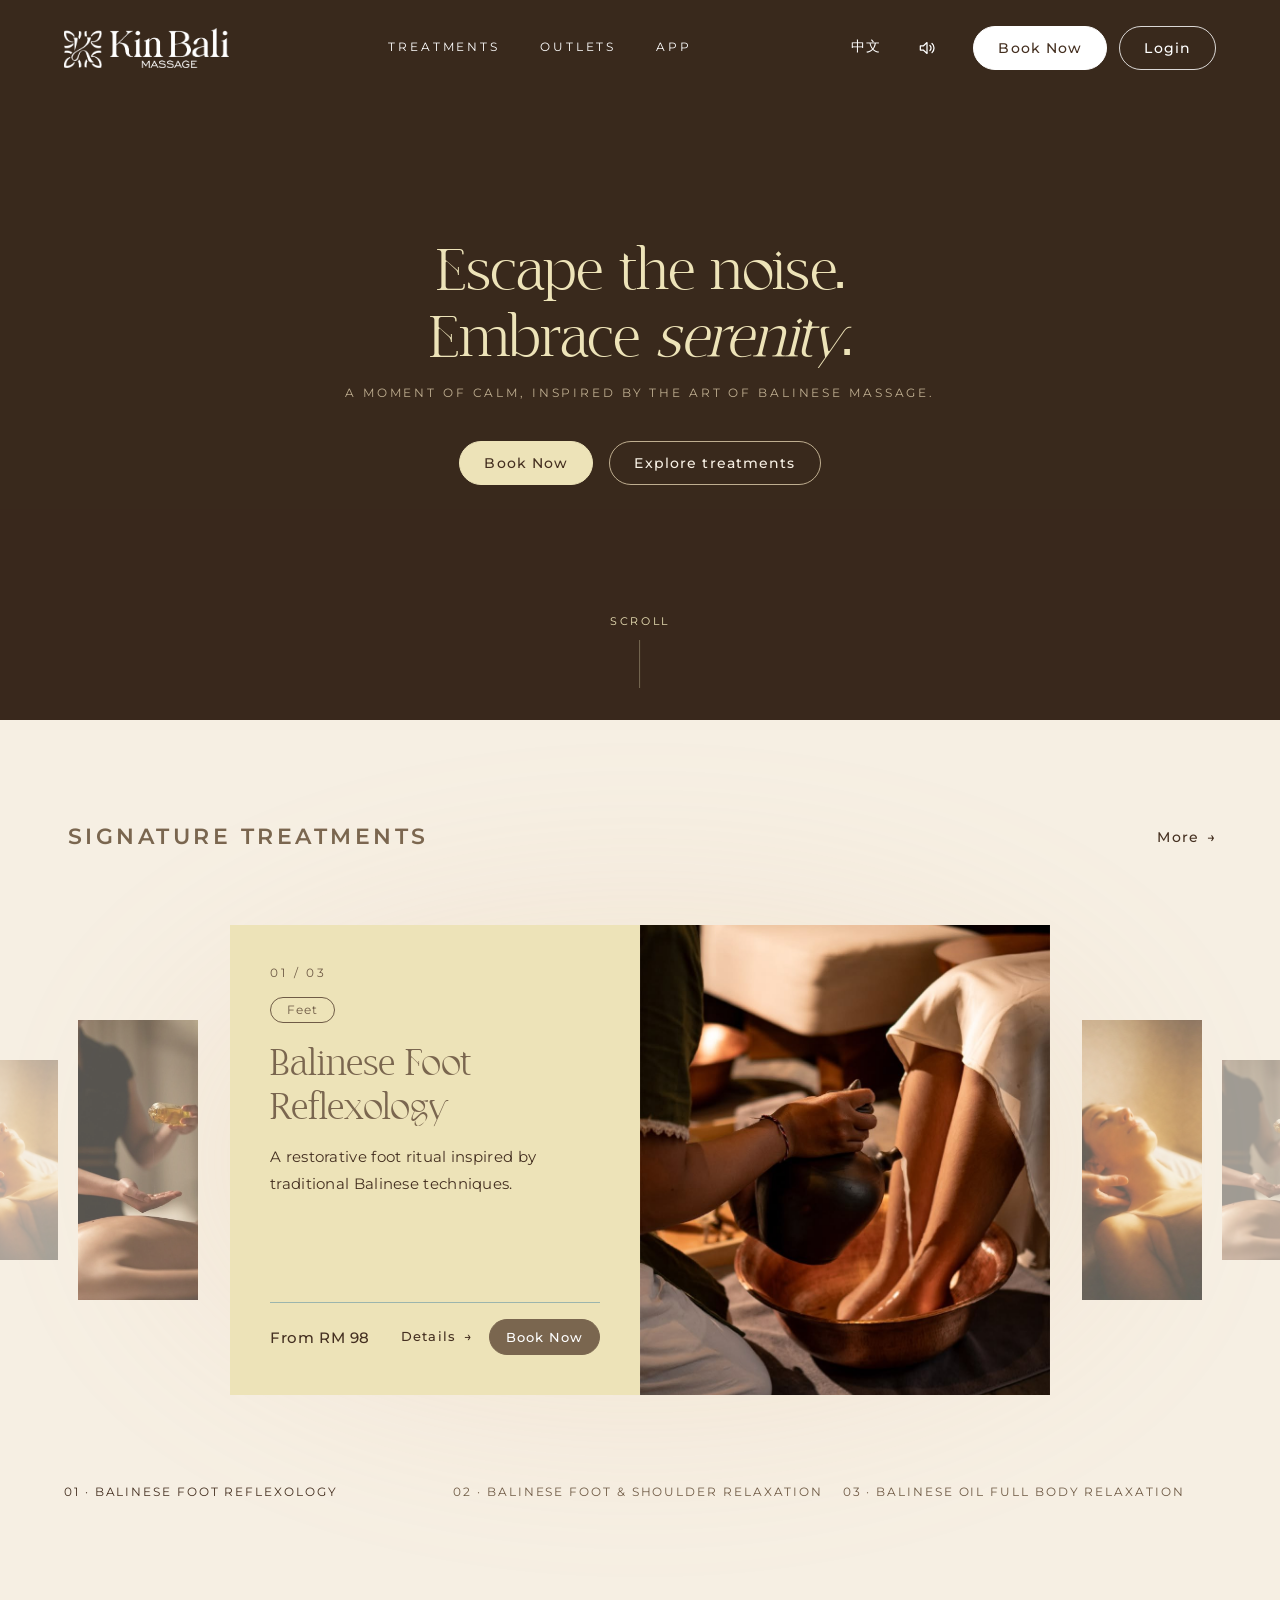
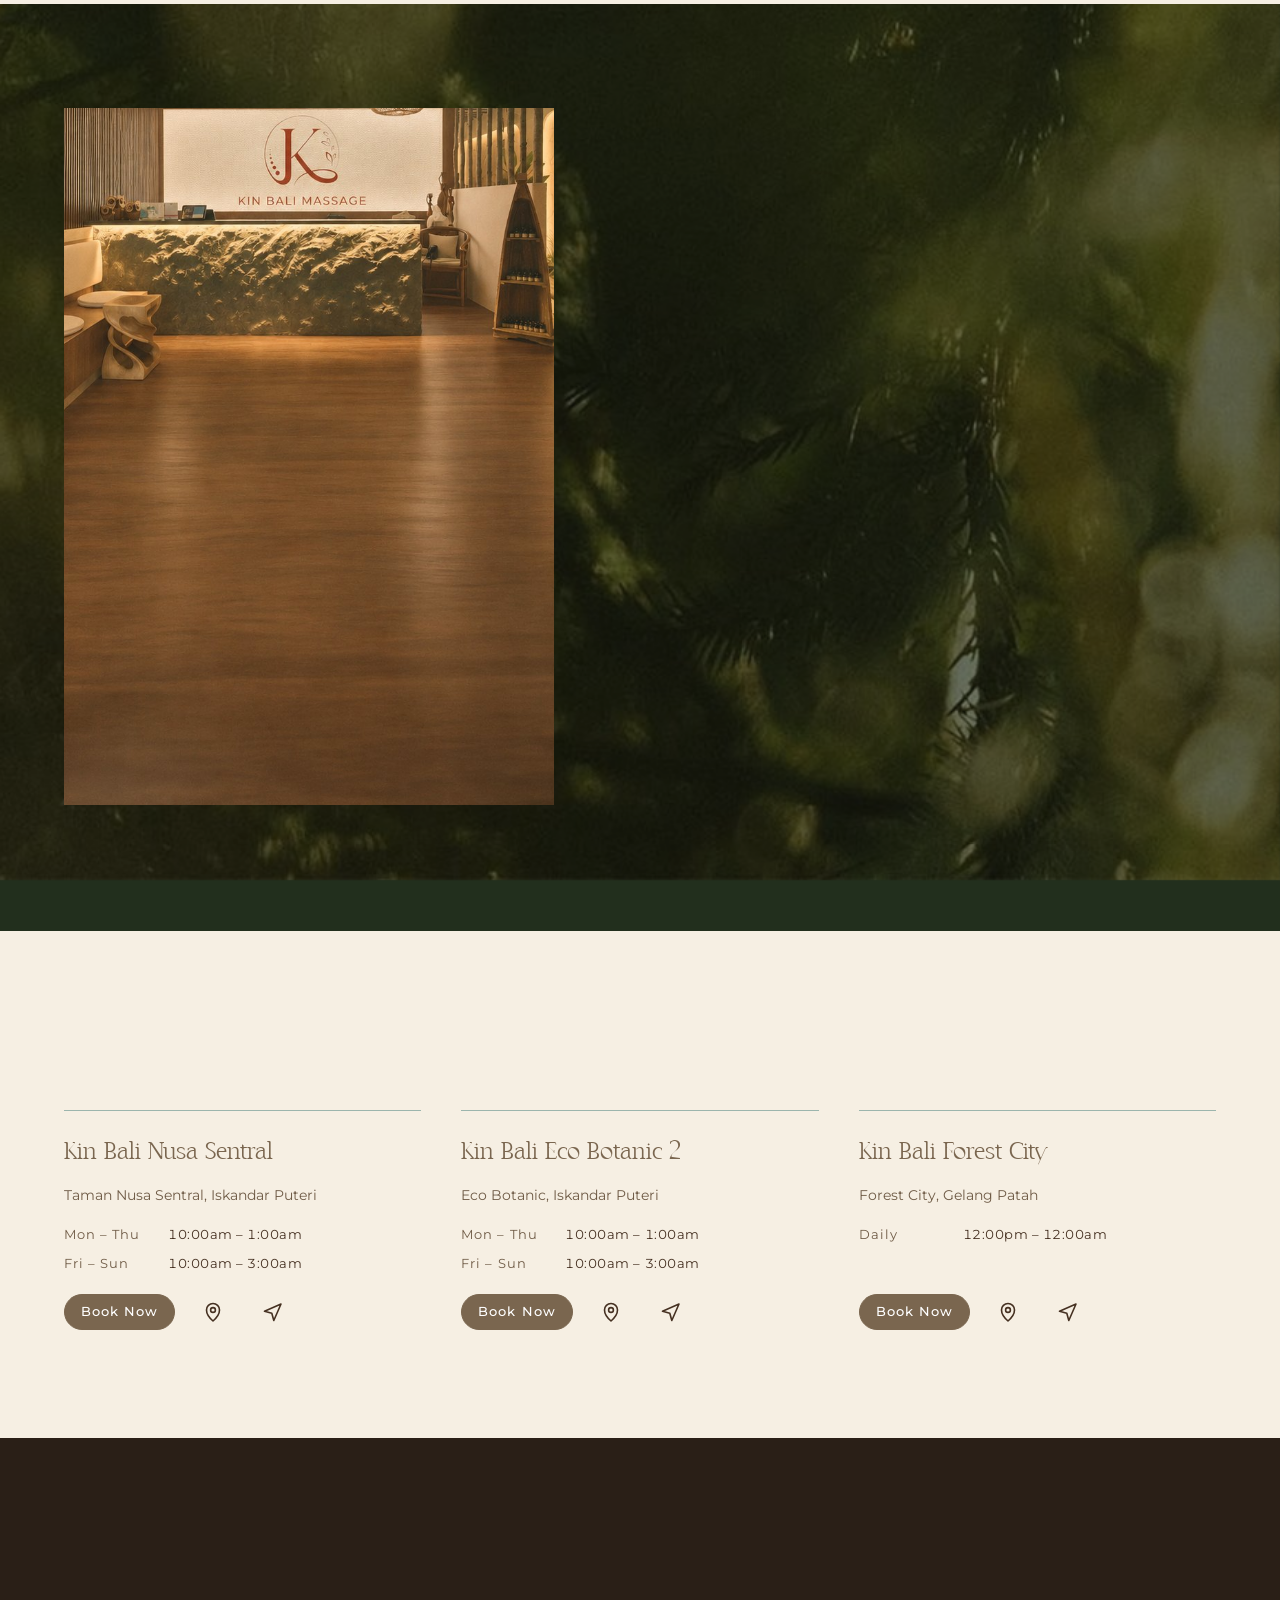
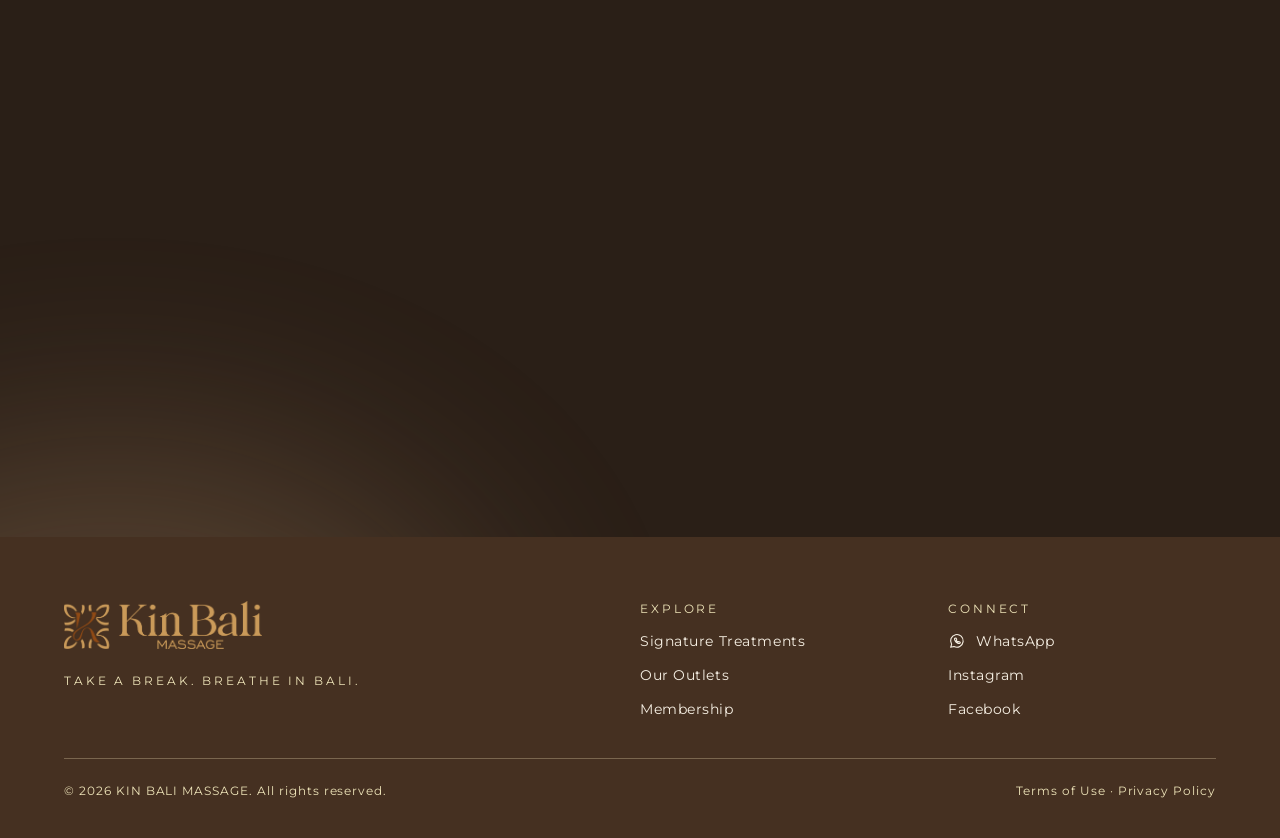
==== commit 774e733e: "Add files via upload" ====
--- a/index.html
+++ b/index.html
@@ -12,20 +12,40 @@
 <link rel="icon" href="assets/img/favicon.png">
 <link rel="preconnect" href="https://fonts.googleapis.com">
 <link rel="preconnect" href="https://fonts.gstatic.com" crossorigin>
-<link rel="stylesheet" href="https://fonts.googleapis.com/css2?family=Montserrat:wght@400;500;600&amp;display=swap">
+<link rel="stylesheet" href="https://fonts.googleapis.com/css2?family=Montserrat:ital,wght@0,400;0,500;0,600;1,400&amp;display=swap">
 <link rel="stylesheet" href="assets/css/style.css">
+<style>
+/* Main */
+.v-d .story-bg { background: url(assets/img/forest-bg.jpg) center / cover no-repeat; }
+/* Mobile */
+.v-m .story-bg { background: url(assets/img/forest-bg.jpg) center / cover no-repeat; }
+#m-story > * { position: relative; }
+#m-story > .v-m .story-bg { position: absolute; }
+
+
+.m-header { position: sticky; top: 0; z-index: 20; margin-bottom: -64px; background-color: transparent; transition: background-color .5s var(--ease), box-shadow .5s var(--ease), transform .45s var(--ease); }
+.m-header.is-hidden { transform: translateY(-100%); box-shadow: none; }
+.m-header.is-solid { background-color: var(--surface); box-shadow: 0 1px 0 var(--line); }
+.m-rail { display: flex; gap: 16px; overflow-x: auto; scroll-snap-type: x mandatory; scroll-padding-left: 16px; padding: 8px 16px 24px; scrollbar-width: none; -webkit-overflow-scrolling: touch; }
+.m-rail::-webkit-scrollbar { display: none; }
+.m-rail > * { flex: 0 0 auto; scroll-snap-align: start; width: 300px; }
+.dots { display: flex; justify-content: center; gap: 8px; }
+.dot { width: 6px; height: 6px; border-radius: 50%; background: var(--line); transition: background-color .3s var(--ease), transform .3s var(--ease); }
+.dot.is-on { background: var(--ink-brand); transform: scale(1.4); }
+.bar { position: sticky; bottom: 0; z-index: 20; display: flex; gap: 12px; padding: 12px 16px; background: var(--surface); border-top: 1px solid var(--line); box-sizing: border-box; }
+.bar .kb-btn { flex: 1 1 0; }
+</style>
 </head>
 <body>
+<div class="pt-veil" aria-hidden="true"><div class="pt-mark"><img src="assets/img/logo.png" alt=""></div></div>
 <audio id="bgm" src="assets/media/bgm.mp4" loop preload="auto" aria-hidden="true"></audio>
-
-<!-- ===== Desktop / tablet (wider than 820px) ===== -->
 <div class="v-d">
 <div data-ref="pageRef" style="width: 100%; background: var(--surface); color: var(--ink); font-family: var(--font-en-sans), var(--font-cn-sans);">
   <header class="site-header is-clear">
     <div class="site-wrap" style="display: flex; align-items: center; justify-content: space-between; gap: 24px;">
       <a href="#top" aria-label="Kin Bali Massage home" style="display: flex; align-items: center;"><img class="site-logo" src="assets/img/logo.png" alt="Kin Bali Massage" style="height: 40px; width: auto; display: block;"></a>
       <nav class="site-nav-links" aria-label="Main" style="display: flex; align-items: center; gap: 40px; font-size: 12px; letter-spacing: 0.24em; text-transform: uppercase;">
-        <a class="nav-link" href="#treatments">Treatments</a>
+        <a class="nav-link" href="treatments.html">Treatments</a>
         <a class="nav-link" href="#outlets">Outlets</a>
         <a class="nav-link" href="#membership">App</a>
       </nav>
@@ -37,7 +57,7 @@
         </button>
         <div style="display: flex; align-items: center; gap: 12px;">
           <a class="kb-btn kb-btn--primary kb-btn--md" href="#outlets">Book Now</a>
-          <a class="kb-btn kb-btn--secondary kb-btn--md" href="#membership">Login</a>
+          <a class="kb-btn kb-btn--secondary kb-btn--md" href="https://app.kinbali.com.my/login">Login</a>
         </div>
       </div>
     </div>
@@ -55,7 +75,7 @@
 Embrace <em>serenity</em>.</h1><p class="kb-headline__subtitle">A moment of calm, inspired by the art of Balinese massage.</p></div>
         <div style="display: flex; flex-wrap: wrap; justify-content: center; gap: 16px; align-items: center;">
           <a class="kb-btn kb-btn--primary kb-btn--md" href="#outlets">Book Now</a>
-          <a class="kb-btn kb-btn--secondary kb-btn--md" href="#treatments">Explore treatments</a>
+          <a class="kb-btn kb-btn--secondary kb-btn--md" href="treatments.html">Explore treatments</a>
         </div>
       </div>
       <a href="#treatments" class="scroll-cue hero-cue" style="position: absolute; left: 50%; bottom: 32px; transform: translateX(-50%); text-decoration: none; opacity: var(--heroTextFade, 1);">SCROLL<i></i></a>
@@ -67,14 +87,14 @@
     <div class="site-wrap" style="display: flex; flex-direction: column; gap: 40px;">
       <div class="reveal js-in-treat" data-ref="treatRef" style="display: flex; align-items: center; justify-content: space-between; flex-wrap: wrap; gap: 24px;">
         <h2 class="kb-section-title kb-section-title--lg kb-section-title--left"><span class="kb-section-title__label">Signature Treatments</span><span class="kb-section-title__rule" aria-hidden="true"></span></h2>
-        <a class="kb-btn kb-btn--link kb-btn--md" href="#treatments">More</a>
+        <a class="kb-btn kb-btn--link kb-btn--md" href="treatments.html">More</a>
       </div>
       <div class="cf reveal reveal-2 js-in-treat" data-ontouchstart="cfTouchStart" data-ontouchend="cfTouchEnd">
         <div class="cf-glow" aria-hidden="true"></div>
         
           <div class="cf-item p0" data-onmouseenter="t.enter" data-onmouseleave="cfLeave" aria-hidden="false">
             <div class="cf-photo kb-tone--glow">
-              <div class="cf-photo-inner"><img class="cf-img" src="assets/img/treatment-foot.jpg" alt="Therapist pouring warm water over feet in a copper basin" style="object-position: center 60%;"></div>
+              <div class="cf-photo-inner"><img class="cf-img" src="assets/img/treatment-01-foot.jpg" alt="Therapist pouring warm water over feet in a copper basin" style="object-position: center 60%;"></div>
             </div>
             <div class="cf-copy">
               <span class="cf-num">01 / 03</span>
@@ -82,9 +102,9 @@
               <h3 class="cf-name">Balinese Foot Reflexology</h3>
               <p class="cf-desc">A restorative foot ritual inspired by traditional Balinese techniques.</p>
               <div class="cf-foot">
-                <span class="cf-price">From RM [PRICE]</span>
-                <span style="display: flex; align-items: center; gap: 16px;">
-                  <a class="kb-btn kb-btn--link kb-btn--sm" href="#treatments">Details</a>
+                <span class="cf-price">From RM 98</span>
+                <span style="display: flex; align-items: center; gap: 16px;">
+                  <a class="kb-btn kb-btn--link kb-btn--sm" href="treatments.html">Details</a>
                   <a class="kb-btn kb-btn--primary kb-btn--sm" href="#outlets">Book Now</a>
                 </span>
               </div>
@@ -94,27 +114,27 @@
         
           <div class="cf-item p1" data-onmouseenter="t.enter" data-onmouseleave="cfLeave" aria-hidden="false">
             <div class="cf-photo kb-tone--ochre">
-              <div class="cf-photo-inner"><img class="cf-img" src="assets/img/treatment-shoulder.jpg" alt="Therapist massaging a relaxed guest's neck and shoulders" style="object-position: center 40%;"></div>
+              <div class="cf-photo-inner"><img class="cf-img" src="assets/img/treatment-02-shoulder.jpg" alt="Therapist massaging a relaxed guest's neck and shoulders" style="object-position: center 40%;"></div>
             </div>
             <div class="cf-copy">
               <span class="cf-num">02 / 03</span>
               <span class="kb-tag kb-tag--outline">Feet · Shoulders</span>
-              <h3 class="cf-name">Balinese Foot &amp; Shoulder Relaxation</h3>
+              <h3 class="cf-name">Balinese Foot & Shoulder Relaxation</h3>
               <p class="cf-desc">The perfect balance of soothing foot massage and tension-relieving shoulder care.</p>
               <div class="cf-foot">
-                <span class="cf-price">From RM [PRICE]</span>
-                <span style="display: flex; align-items: center; gap: 16px;">
-                  <a class="kb-btn kb-btn--link kb-btn--sm" href="#treatments">Details</a>
-                  <a class="kb-btn kb-btn--primary kb-btn--sm" href="#outlets">Book Now</a>
-                </span>
-              </div>
-            </div>
-            <button type="button" class="cf-hit" aria-label="Show Balinese Foot &amp; Shoulder Relaxation" tabindex="0" data-onclick="t.go"></button>
+                <span class="cf-price">From RM 118</span>
+                <span style="display: flex; align-items: center; gap: 16px;">
+                  <a class="kb-btn kb-btn--link kb-btn--sm" href="treatments.html">Details</a>
+                  <a class="kb-btn kb-btn--primary kb-btn--sm" href="#outlets">Book Now</a>
+                </span>
+              </div>
+            </div>
+            <button type="button" class="cf-hit" aria-label="Show Balinese Foot & Shoulder Relaxation" tabindex="0" data-onclick="t.go"></button>
           </div>
         
           <div class="cf-item p2" data-onmouseenter="t.enter" data-onmouseleave="cfLeave" aria-hidden="false">
             <div class="cf-photo kb-tone--walnut">
-              <div class="cf-photo-inner"><img class="cf-img" src="assets/img/treatment-oil.jpg" alt="Therapist pouring warm oil into her palm above a guest's back" style="object-position: center 55%;"></div>
+              <div class="cf-photo-inner"><img class="cf-img" src="assets/img/treatment-03-oil.jpg" alt="Therapist pouring warm oil into her palm above a guest's back" style="object-position: center 55%;"></div>
             </div>
             <div class="cf-copy">
               <span class="cf-num">03 / 03</span>
@@ -122,9 +142,9 @@
               <h3 class="cf-name">Balinese Oil Full Body Relaxation</h3>
               <p class="cf-desc">Warm oils and flowing massage techniques for a deeply relaxing experience.</p>
               <div class="cf-foot">
-                <span class="cf-price">From RM [PRICE]</span>
-                <span style="display: flex; align-items: center; gap: 16px;">
-                  <a class="kb-btn kb-btn--link kb-btn--sm" href="#treatments">Details</a>
+                <span class="cf-price">From RM 118</span>
+                <span style="display: flex; align-items: center; gap: 16px;">
+                  <a class="kb-btn kb-btn--link kb-btn--sm" href="treatments.html">Details</a>
                   <a class="kb-btn kb-btn--primary kb-btn--sm" href="#outlets">Book Now</a>
                 </span>
               </div>
@@ -134,7 +154,7 @@
         
           <div class="cf-item p3" data-onmouseenter="t.enter" data-onmouseleave="cfLeave" aria-hidden="true">
             <div class="cf-photo kb-tone--glow">
-              <div class="cf-photo-inner"><img class="cf-img" src="assets/img/treatment-foot.jpg" alt="Therapist pouring warm water over feet in a copper basin" style="object-position: center 60%;"></div>
+              <div class="cf-photo-inner"><img class="cf-img" src="assets/img/treatment-01-foot.jpg" alt="Therapist pouring warm water over feet in a copper basin" style="object-position: center 60%;"></div>
             </div>
             <div class="cf-copy">
               <span class="cf-num">01 / 03</span>
@@ -142,9 +162,9 @@
               <h3 class="cf-name">Balinese Foot Reflexology</h3>
               <p class="cf-desc">A restorative foot ritual inspired by traditional Balinese techniques.</p>
               <div class="cf-foot">
-                <span class="cf-price">From RM [PRICE]</span>
-                <span style="display: flex; align-items: center; gap: 16px;">
-                  <a class="kb-btn kb-btn--link kb-btn--sm" href="#treatments">Details</a>
+                <span class="cf-price">From RM 98</span>
+                <span style="display: flex; align-items: center; gap: 16px;">
+                  <a class="kb-btn kb-btn--link kb-btn--sm" href="treatments.html">Details</a>
                   <a class="kb-btn kb-btn--primary kb-btn--sm" href="#outlets">Book Now</a>
                 </span>
               </div>
@@ -154,27 +174,27 @@
         
           <div class="cf-item p4" data-onmouseenter="t.enter" data-onmouseleave="cfLeave" aria-hidden="true">
             <div class="cf-photo kb-tone--ochre">
-              <div class="cf-photo-inner"><img class="cf-img" src="assets/img/treatment-shoulder.jpg" alt="Therapist massaging a relaxed guest's neck and shoulders" style="object-position: center 40%;"></div>
+              <div class="cf-photo-inner"><img class="cf-img" src="assets/img/treatment-02-shoulder.jpg" alt="Therapist massaging a relaxed guest's neck and shoulders" style="object-position: center 40%;"></div>
             </div>
             <div class="cf-copy">
               <span class="cf-num">02 / 03</span>
               <span class="kb-tag kb-tag--outline">Feet · Shoulders</span>
-              <h3 class="cf-name">Balinese Foot &amp; Shoulder Relaxation</h3>
+              <h3 class="cf-name">Balinese Foot & Shoulder Relaxation</h3>
               <p class="cf-desc">The perfect balance of soothing foot massage and tension-relieving shoulder care.</p>
               <div class="cf-foot">
-                <span class="cf-price">From RM [PRICE]</span>
-                <span style="display: flex; align-items: center; gap: 16px;">
-                  <a class="kb-btn kb-btn--link kb-btn--sm" href="#treatments">Details</a>
-                  <a class="kb-btn kb-btn--primary kb-btn--sm" href="#outlets">Book Now</a>
-                </span>
-              </div>
-            </div>
-            <button type="button" class="cf-hit" aria-label="Show Balinese Foot &amp; Shoulder Relaxation" tabindex="-1" data-onclick="t.go"></button>
+                <span class="cf-price">From RM 118</span>
+                <span style="display: flex; align-items: center; gap: 16px;">
+                  <a class="kb-btn kb-btn--link kb-btn--sm" href="treatments.html">Details</a>
+                  <a class="kb-btn kb-btn--primary kb-btn--sm" href="#outlets">Book Now</a>
+                </span>
+              </div>
+            </div>
+            <button type="button" class="cf-hit" aria-label="Show Balinese Foot & Shoulder Relaxation" tabindex="-1" data-onclick="t.go"></button>
           </div>
         
           <div class="cf-item m4" data-onmouseenter="t.enter" data-onmouseleave="cfLeave" aria-hidden="true">
             <div class="cf-photo kb-tone--walnut">
-              <div class="cf-photo-inner"><img class="cf-img" src="assets/img/treatment-oil.jpg" alt="Therapist pouring warm oil into her palm above a guest's back" style="object-position: center 55%;"></div>
+              <div class="cf-photo-inner"><img class="cf-img" src="assets/img/treatment-03-oil.jpg" alt="Therapist pouring warm oil into her palm above a guest's back" style="object-position: center 55%;"></div>
             </div>
             <div class="cf-copy">
               <span class="cf-num">03 / 03</span>
@@ -182,9 +202,9 @@
               <h3 class="cf-name">Balinese Oil Full Body Relaxation</h3>
               <p class="cf-desc">Warm oils and flowing massage techniques for a deeply relaxing experience.</p>
               <div class="cf-foot">
-                <span class="cf-price">From RM [PRICE]</span>
-                <span style="display: flex; align-items: center; gap: 16px;">
-                  <a class="kb-btn kb-btn--link kb-btn--sm" href="#treatments">Details</a>
+                <span class="cf-price">From RM 118</span>
+                <span style="display: flex; align-items: center; gap: 16px;">
+                  <a class="kb-btn kb-btn--link kb-btn--sm" href="treatments.html">Details</a>
                   <a class="kb-btn kb-btn--primary kb-btn--sm" href="#outlets">Book Now</a>
                 </span>
               </div>
@@ -194,7 +214,7 @@
         
           <div class="cf-item m3" data-onmouseenter="t.enter" data-onmouseleave="cfLeave" aria-hidden="true">
             <div class="cf-photo kb-tone--glow">
-              <div class="cf-photo-inner"><img class="cf-img" src="assets/img/treatment-foot.jpg" alt="Therapist pouring warm water over feet in a copper basin" style="object-position: center 60%;"></div>
+              <div class="cf-photo-inner"><img class="cf-img" src="assets/img/treatment-01-foot.jpg" alt="Therapist pouring warm water over feet in a copper basin" style="object-position: center 60%;"></div>
             </div>
             <div class="cf-copy">
               <span class="cf-num">01 / 03</span>
@@ -202,9 +222,9 @@
               <h3 class="cf-name">Balinese Foot Reflexology</h3>
               <p class="cf-desc">A restorative foot ritual inspired by traditional Balinese techniques.</p>
               <div class="cf-foot">
-                <span class="cf-price">From RM [PRICE]</span>
-                <span style="display: flex; align-items: center; gap: 16px;">
-                  <a class="kb-btn kb-btn--link kb-btn--sm" href="#treatments">Details</a>
+                <span class="cf-price">From RM 98</span>
+                <span style="display: flex; align-items: center; gap: 16px;">
+                  <a class="kb-btn kb-btn--link kb-btn--sm" href="treatments.html">Details</a>
                   <a class="kb-btn kb-btn--primary kb-btn--sm" href="#outlets">Book Now</a>
                 </span>
               </div>
@@ -214,27 +234,27 @@
         
           <div class="cf-item m2" data-onmouseenter="t.enter" data-onmouseleave="cfLeave" aria-hidden="false">
             <div class="cf-photo kb-tone--ochre">
-              <div class="cf-photo-inner"><img class="cf-img" src="assets/img/treatment-shoulder.jpg" alt="Therapist massaging a relaxed guest's neck and shoulders" style="object-position: center 40%;"></div>
+              <div class="cf-photo-inner"><img class="cf-img" src="assets/img/treatment-02-shoulder.jpg" alt="Therapist massaging a relaxed guest's neck and shoulders" style="object-position: center 40%;"></div>
             </div>
             <div class="cf-copy">
               <span class="cf-num">02 / 03</span>
               <span class="kb-tag kb-tag--outline">Feet · Shoulders</span>
-              <h3 class="cf-name">Balinese Foot &amp; Shoulder Relaxation</h3>
+              <h3 class="cf-name">Balinese Foot & Shoulder Relaxation</h3>
               <p class="cf-desc">The perfect balance of soothing foot massage and tension-relieving shoulder care.</p>
               <div class="cf-foot">
-                <span class="cf-price">From RM [PRICE]</span>
-                <span style="display: flex; align-items: center; gap: 16px;">
-                  <a class="kb-btn kb-btn--link kb-btn--sm" href="#treatments">Details</a>
-                  <a class="kb-btn kb-btn--primary kb-btn--sm" href="#outlets">Book Now</a>
-                </span>
-              </div>
-            </div>
-            <button type="button" class="cf-hit" aria-label="Show Balinese Foot &amp; Shoulder Relaxation" tabindex="0" data-onclick="t.go"></button>
+                <span class="cf-price">From RM 118</span>
+                <span style="display: flex; align-items: center; gap: 16px;">
+                  <a class="kb-btn kb-btn--link kb-btn--sm" href="treatments.html">Details</a>
+                  <a class="kb-btn kb-btn--primary kb-btn--sm" href="#outlets">Book Now</a>
+                </span>
+              </div>
+            </div>
+            <button type="button" class="cf-hit" aria-label="Show Balinese Foot & Shoulder Relaxation" tabindex="0" data-onclick="t.go"></button>
           </div>
         
           <div class="cf-item m1" data-onmouseenter="t.enter" data-onmouseleave="cfLeave" aria-hidden="false">
             <div class="cf-photo kb-tone--walnut">
-              <div class="cf-photo-inner"><img class="cf-img" src="assets/img/treatment-oil.jpg" alt="Therapist pouring warm oil into her palm above a guest's back" style="object-position: center 55%;"></div>
+              <div class="cf-photo-inner"><img class="cf-img" src="assets/img/treatment-03-oil.jpg" alt="Therapist pouring warm oil into her palm above a guest's back" style="object-position: center 55%;"></div>
             </div>
             <div class="cf-copy">
               <span class="cf-num">03 / 03</span>
@@ -242,9 +262,9 @@
               <h3 class="cf-name">Balinese Oil Full Body Relaxation</h3>
               <p class="cf-desc">Warm oils and flowing massage techniques for a deeply relaxing experience.</p>
               <div class="cf-foot">
-                <span class="cf-price">From RM [PRICE]</span>
-                <span style="display: flex; align-items: center; gap: 16px;">
-                  <a class="kb-btn kb-btn--link kb-btn--sm" href="#treatments">Details</a>
+                <span class="cf-price">From RM 118</span>
+                <span style="display: flex; align-items: center; gap: 16px;">
+                  <a class="kb-btn kb-btn--link kb-btn--sm" href="treatments.html">Details</a>
                   <a class="kb-btn kb-btn--primary kb-btn--sm" href="#outlets">Book Now</a>
                 </span>
               </div>
@@ -256,13 +276,13 @@
       <div class="acc-progress" role="tablist" aria-label="Treatments">
         
           <button type="button" role="tab" aria-selected="true" class="acc-seg is-on" data-onclick="t.pick">
-            <span class="acc-track"><span class="acc-fill run-a"></span></span>
+            <span class="acc-track"><span class="acc-fill run-b"></span></span>
             <span class="acc-seg__label">01 · Balinese Foot Reflexology</span>
           </button>
         
           <button type="button" role="tab" aria-selected="false" class="acc-seg " data-onclick="t.pick">
             <span class="acc-track"><span class="acc-fill "></span></span>
-            <span class="acc-seg__label">02 · Balinese Foot &amp; Shoulder Relaxation</span>
+            <span class="acc-seg__label">02 · Balinese Foot & Shoulder Relaxation</span>
           </button>
         
           <button type="button" role="tab" aria-selected="false" class="acc-seg " data-onclick="t.pick">
@@ -357,15 +377,15 @@
         </div>
         <nav aria-label="Explore" style="display: flex; flex-direction: column; gap: 16px; font-size: 14px; letter-spacing: 0.04em;">
           <span style="font-size: 12px; letter-spacing: 0.24em; color: var(--light-butter);">EXPLORE</span>
-          <a href="#treatments" style="color: var(--light-rice); text-decoration: none;">Signature Treatments</a>
+          <a href="treatments.html" style="color: var(--light-rice); text-decoration: none;">Signature Treatments</a>
           <a href="#outlets" style="color: var(--light-rice); text-decoration: none;">Our Outlets</a>
           <a href="#membership" style="color: var(--light-rice); text-decoration: none;">Membership</a>
         </nav>
         <nav aria-label="Connect" style="display: flex; flex-direction: column; gap: 16px; font-size: 14px; letter-spacing: 0.04em;">
           <span style="font-size: 12px; letter-spacing: 0.24em; color: var(--light-butter);">CONNECT</span>
-          <a href="https://wa.me/60127586655" style="color: var(--light-rice); text-decoration: none;">WhatsApp</a>
-          <a href="#top" style="color: var(--light-rice); text-decoration: none;">Instagram</a>
-          <a href="#top" style="color: var(--light-rice); text-decoration: none;">Facebook</a>
+          <div class="wa-wrap "><button type="button" class="wa-trigger" aria-expanded="false" aria-haspopup="true" data-onclick="toggleWa"><svg width="18" height="18" viewBox="0 0 24 24" fill="none" stroke="currentColor" stroke-width="1.5" stroke-linecap="round" stroke-linejoin="round" aria-hidden="true"><path d="M3.6 20.4l1.2-4A8.4 8.4 0 1 1 8 19.3z"></path><path d="M9.2 8.6c.2-.5.6-.6.9-.6h.4c.2 0 .4.1.5.4l.6 1.5c.1.2 0 .5-.2.7l-.5.5c.5 1 1.3 1.8 2.3 2.3l.5-.5c.2-.2.5-.3.7-.2l1.5.6c.3.1.4.3.4.5v.4c0 .3-.1.7-.6.9-.6.3-1.7.4-3.3-.5a8 8 0 0 1-3-3c-.9-1.6-.8-2.7-.5-3.3z"></path></svg>WhatsApp</button><div class="wa-pop" role="menu" aria-label="Choose an outlet"><div class="wa-opt"><span class="wa-ic"><svg width="20" height="20" viewBox="0 0 24 24" fill="none" stroke="currentColor" stroke-width="1.5" stroke-linecap="round" stroke-linejoin="round" aria-hidden="true"><path d="M3.6 20.4l1.2-4A8.4 8.4 0 1 1 8 19.3z"></path><path d="M9.2 8.6c.2-.5.6-.6.9-.6h.4c.2 0 .4.1.5.4l.6 1.5c.1.2 0 .5-.2.7l-.5.5c.5 1 1.3 1.8 2.3 2.3l.5-.5c.2-.2.5-.3.7-.2l1.5.6c.3.1.4.3.4.5v.4c0 .3-.1.7-.6.9-.6.3-1.7.4-3.3-.5a8 8 0 0 1-3-3c-.9-1.6-.8-2.7-.5-3.3z"></path></svg></span><span class="wa-txt"><span class="wa-name">Forest City</span><span class="wa-area">Forest City, Gelang Patah</span></span><a class="kb-btn kb-btn--sm wa-book" href="https://wa.me/60128478080" target="_blank" rel="noopener">Book</a></div><div class="wa-opt"><span class="wa-ic"><svg width="20" height="20" viewBox="0 0 24 24" fill="none" stroke="currentColor" stroke-width="1.5" stroke-linecap="round" stroke-linejoin="round" aria-hidden="true"><path d="M3.6 20.4l1.2-4A8.4 8.4 0 1 1 8 19.3z"></path><path d="M9.2 8.6c.2-.5.6-.6.9-.6h.4c.2 0 .4.1.5.4l.6 1.5c.1.2 0 .5-.2.7l-.5.5c.5 1 1.3 1.8 2.3 2.3l.5-.5c.2-.2.5-.3.7-.2l1.5.6c.3.1.4.3.4.5v.4c0 .3-.1.7-.6.9-.6.3-1.7.4-3.3-.5a8 8 0 0 1-3-3c-.9-1.6-.8-2.7-.5-3.3z"></path></svg></span><span class="wa-txt"><span class="wa-name">Eco Botanic 2</span><span class="wa-area">Eco Botanic, Iskandar Puteri</span></span><a class="kb-btn kb-btn--sm wa-book" href="https://wa.me/60182286655" target="_blank" rel="noopener">Book</a></div><div class="wa-opt"><span class="wa-ic"><svg width="20" height="20" viewBox="0 0 24 24" fill="none" stroke="currentColor" stroke-width="1.5" stroke-linecap="round" stroke-linejoin="round" aria-hidden="true"><path d="M3.6 20.4l1.2-4A8.4 8.4 0 1 1 8 19.3z"></path><path d="M9.2 8.6c.2-.5.6-.6.9-.6h.4c.2 0 .4.1.5.4l.6 1.5c.1.2 0 .5-.2.7l-.5.5c.5 1 1.3 1.8 2.3 2.3l.5-.5c.2-.2.5-.3.7-.2l1.5.6c.3.1.4.3.4.5v.4c0 .3-.1.7-.6.9-.6.3-1.7.4-3.3-.5a8 8 0 0 1-3-3c-.9-1.6-.8-2.7-.5-3.3z"></path></svg></span><span class="wa-txt"><span class="wa-name">Nusa Sentral</span><span class="wa-area">Taman Nusa Sentral, Iskandar Puteri</span></span><a class="kb-btn kb-btn--sm wa-book" href="https://wa.me/60127586655" target="_blank" rel="noopener">Book</a></div></div></div>
+          <a href="https://www.instagram.com/kinbalimassage/" target="_blank" rel="noopener" style="color: var(--light-rice); text-decoration: none;">Instagram</a>
+          <a href="https://www.facebook.com/kinbalimassage/" target="_blank" rel="noopener" style="color: var(--light-rice); text-decoration: none;">Facebook</a>
         </nav>
       </div>
       <div style="display: flex; flex-wrap: wrap; justify-content: space-between; gap: 16px; padding-top: 24px; border-top: 1px solid var(--earth-walnut); font-size: 12px; letter-spacing: 0.08em; color: var(--light-butter);">
@@ -376,8 +396,6 @@
   </footer>
 </div>
 </div>
-
-<!-- ===== Phone (820px and below) ===== -->
 <div class="v-m">
 <div class="phone" data-ref="phoneRef" style="background: var(--surface); color: var(--ink); font-family: var(--font-en-sans), var(--font-cn-sans);">
 
@@ -389,9 +407,9 @@
       </button>
     </div>
     <div class="m-menu__body">
-      <div class="m-menu__book"><a class="kb-btn kb-btn--primary kb-btn--md" href="https://wa.me/60127586655" target="_blank" rel="noopener">Book Now</a><a class="kb-btn kb-btn--secondary kb-btn--md" href="#m-membership">Login</a></div>
+      <div class="m-menu__book"><a class="kb-btn kb-btn--primary kb-btn--md" href="#m-outlets">Book Now</a><a class="kb-btn kb-btn--secondary kb-btn--md" href="https://app.kinbali.com.my/login">Login</a></div>
       <nav class="m-menu__links" aria-label="Main">
-        <a href="#m-treatments" data-onclick="closeMenu"><span>01</span>Treatments</a>
+        <a href="treatments.html" data-onclick="closeMenu"><span>01</span>Treatments</a>
         <a href="#m-story" data-onclick="closeMenu"><span>02</span>Our Story</a>
         <a href="#m-outlets" data-onclick="closeMenu"><span>03</span>Outlets</a>
         <a href="#m-membership" data-onclick="closeMenu"><span>04</span>App</a>
@@ -438,7 +456,7 @@
       
         <div class="cf-item p0" aria-hidden="false">
           <div class="cf-photo kb-tone--glow">
-            <div class="cf-photo-inner" style="padding: 16px;"><img class="cf-img" src="assets/img/treatment-foot.jpg" alt="Therapist pouring warm water over feet in a copper basin" style="object-position: center 60%;"></div>
+            <div class="cf-photo-inner" style="padding: 16px;"><img class="cf-img" src="assets/img/treatment-01-foot.jpg" alt="Therapist pouring warm water over feet in a copper basin" style="object-position: center 60%;"></div>
           </div>
           <div class="cf-copy">
             <span class="cf-num">01 / 03</span>
@@ -446,7 +464,7 @@
             <h3 class="cf-name">Balinese Foot Reflexology</h3>
             <p class="cf-desc">A restorative foot ritual inspired by traditional Balinese techniques.</p>
             <div class="cf-foot">
-              <span class="cf-price">From RM [PRICE]</span>
+              <span class="cf-price">From RM 98</span>
               <a class="kb-btn kb-btn--primary kb-btn--sm" href="#m-outlets">Book Now</a>
             </div>
           </div>
@@ -455,24 +473,24 @@
       
         <div class="cf-item p1" aria-hidden="false">
           <div class="cf-photo kb-tone--ochre">
-            <div class="cf-photo-inner" style="padding: 16px;"><img class="cf-img" src="assets/img/treatment-shoulder.jpg" alt="Therapist massaging a relaxed guest's neck and shoulders" style="object-position: center 40%;"></div>
+            <div class="cf-photo-inner" style="padding: 16px;"><img class="cf-img" src="assets/img/treatment-02-shoulder.jpg" alt="Therapist massaging a relaxed guest's neck and shoulders" style="object-position: center 40%;"></div>
           </div>
           <div class="cf-copy">
             <span class="cf-num">02 / 03</span>
             <span class="kb-tag kb-tag--outline">Feet · Shoulders</span>
-            <h3 class="cf-name">Balinese Foot &amp; Shoulder Relaxation</h3>
+            <h3 class="cf-name">Balinese Foot & Shoulder Relaxation</h3>
             <p class="cf-desc">The perfect balance of soothing foot massage and tension-relieving shoulder care.</p>
             <div class="cf-foot">
-              <span class="cf-price">From RM [PRICE]</span>
-              <a class="kb-btn kb-btn--primary kb-btn--sm" href="#m-outlets">Book Now</a>
-            </div>
-          </div>
-          <button type="button" class="cf-hit" aria-label="Show Balinese Foot &amp; Shoulder Relaxation" tabindex="0" data-onclick="t.go"></button>
+              <span class="cf-price">From RM 118</span>
+              <a class="kb-btn kb-btn--primary kb-btn--sm" href="#m-outlets">Book Now</a>
+            </div>
+          </div>
+          <button type="button" class="cf-hit" aria-label="Show Balinese Foot & Shoulder Relaxation" tabindex="0" data-onclick="t.go"></button>
         </div>
       
         <div class="cf-item p2" aria-hidden="true">
           <div class="cf-photo kb-tone--walnut">
-            <div class="cf-photo-inner" style="padding: 16px;"><img class="cf-img" src="assets/img/treatment-oil.jpg" alt="Therapist pouring warm oil into her palm above a guest's back" style="object-position: center 55%;"></div>
+            <div class="cf-photo-inner" style="padding: 16px;"><img class="cf-img" src="assets/img/treatment-03-oil.jpg" alt="Therapist pouring warm oil into her palm above a guest's back" style="object-position: center 55%;"></div>
           </div>
           <div class="cf-copy">
             <span class="cf-num">03 / 03</span>
@@ -480,7 +498,7 @@
             <h3 class="cf-name">Balinese Oil Full Body Relaxation</h3>
             <p class="cf-desc">Warm oils and flowing massage techniques for a deeply relaxing experience.</p>
             <div class="cf-foot">
-              <span class="cf-price">From RM [PRICE]</span>
+              <span class="cf-price">From RM 118</span>
               <a class="kb-btn kb-btn--primary kb-btn--sm" href="#m-outlets">Book Now</a>
             </div>
           </div>
@@ -489,7 +507,7 @@
       
         <div class="cf-item p3" aria-hidden="true">
           <div class="cf-photo kb-tone--glow">
-            <div class="cf-photo-inner" style="padding: 16px;"><img class="cf-img" src="assets/img/treatment-foot.jpg" alt="Therapist pouring warm water over feet in a copper basin" style="object-position: center 60%;"></div>
+            <div class="cf-photo-inner" style="padding: 16px;"><img class="cf-img" src="assets/img/treatment-01-foot.jpg" alt="Therapist pouring warm water over feet in a copper basin" style="object-position: center 60%;"></div>
           </div>
           <div class="cf-copy">
             <span class="cf-num">01 / 03</span>
@@ -497,7 +515,7 @@
             <h3 class="cf-name">Balinese Foot Reflexology</h3>
             <p class="cf-desc">A restorative foot ritual inspired by traditional Balinese techniques.</p>
             <div class="cf-foot">
-              <span class="cf-price">From RM [PRICE]</span>
+              <span class="cf-price">From RM 98</span>
               <a class="kb-btn kb-btn--primary kb-btn--sm" href="#m-outlets">Book Now</a>
             </div>
           </div>
@@ -506,24 +524,24 @@
       
         <div class="cf-item p4" aria-hidden="true">
           <div class="cf-photo kb-tone--ochre">
-            <div class="cf-photo-inner" style="padding: 16px;"><img class="cf-img" src="assets/img/treatment-shoulder.jpg" alt="Therapist massaging a relaxed guest's neck and shoulders" style="object-position: center 40%;"></div>
+            <div class="cf-photo-inner" style="padding: 16px;"><img class="cf-img" src="assets/img/treatment-02-shoulder.jpg" alt="Therapist massaging a relaxed guest's neck and shoulders" style="object-position: center 40%;"></div>
           </div>
           <div class="cf-copy">
             <span class="cf-num">02 / 03</span>
             <span class="kb-tag kb-tag--outline">Feet · Shoulders</span>
-            <h3 class="cf-name">Balinese Foot &amp; Shoulder Relaxation</h3>
+            <h3 class="cf-name">Balinese Foot & Shoulder Relaxation</h3>
             <p class="cf-desc">The perfect balance of soothing foot massage and tension-relieving shoulder care.</p>
             <div class="cf-foot">
-              <span class="cf-price">From RM [PRICE]</span>
-              <a class="kb-btn kb-btn--primary kb-btn--sm" href="#m-outlets">Book Now</a>
-            </div>
-          </div>
-          <button type="button" class="cf-hit" aria-label="Show Balinese Foot &amp; Shoulder Relaxation" tabindex="-1" data-onclick="t.go"></button>
+              <span class="cf-price">From RM 118</span>
+              <a class="kb-btn kb-btn--primary kb-btn--sm" href="#m-outlets">Book Now</a>
+            </div>
+          </div>
+          <button type="button" class="cf-hit" aria-label="Show Balinese Foot & Shoulder Relaxation" tabindex="-1" data-onclick="t.go"></button>
         </div>
       
         <div class="cf-item m4" aria-hidden="true">
           <div class="cf-photo kb-tone--walnut">
-            <div class="cf-photo-inner" style="padding: 16px;"><img class="cf-img" src="assets/img/treatment-oil.jpg" alt="Therapist pouring warm oil into her palm above a guest's back" style="object-position: center 55%;"></div>
+            <div class="cf-photo-inner" style="padding: 16px;"><img class="cf-img" src="assets/img/treatment-03-oil.jpg" alt="Therapist pouring warm oil into her palm above a guest's back" style="object-position: center 55%;"></div>
           </div>
           <div class="cf-copy">
             <span class="cf-num">03 / 03</span>
@@ -531,7 +549,7 @@
             <h3 class="cf-name">Balinese Oil Full Body Relaxation</h3>
             <p class="cf-desc">Warm oils and flowing massage techniques for a deeply relaxing experience.</p>
             <div class="cf-foot">
-              <span class="cf-price">From RM [PRICE]</span>
+              <span class="cf-price">From RM 118</span>
               <a class="kb-btn kb-btn--primary kb-btn--sm" href="#m-outlets">Book Now</a>
             </div>
           </div>
@@ -540,7 +558,7 @@
       
         <div class="cf-item m3" aria-hidden="true">
           <div class="cf-photo kb-tone--glow">
-            <div class="cf-photo-inner" style="padding: 16px;"><img class="cf-img" src="assets/img/treatment-foot.jpg" alt="Therapist pouring warm water over feet in a copper basin" style="object-position: center 60%;"></div>
+            <div class="cf-photo-inner" style="padding: 16px;"><img class="cf-img" src="assets/img/treatment-01-foot.jpg" alt="Therapist pouring warm water over feet in a copper basin" style="object-position: center 60%;"></div>
           </div>
           <div class="cf-copy">
             <span class="cf-num">01 / 03</span>
@@ -548,7 +566,7 @@
             <h3 class="cf-name">Balinese Foot Reflexology</h3>
             <p class="cf-desc">A restorative foot ritual inspired by traditional Balinese techniques.</p>
             <div class="cf-foot">
-              <span class="cf-price">From RM [PRICE]</span>
+              <span class="cf-price">From RM 98</span>
               <a class="kb-btn kb-btn--primary kb-btn--sm" href="#m-outlets">Book Now</a>
             </div>
           </div>
@@ -557,24 +575,24 @@
       
         <div class="cf-item m2" aria-hidden="true">
           <div class="cf-photo kb-tone--ochre">
-            <div class="cf-photo-inner" style="padding: 16px;"><img class="cf-img" src="assets/img/treatment-shoulder.jpg" alt="Therapist massaging a relaxed guest's neck and shoulders" style="object-position: center 40%;"></div>
+            <div class="cf-photo-inner" style="padding: 16px;"><img class="cf-img" src="assets/img/treatment-02-shoulder.jpg" alt="Therapist massaging a relaxed guest's neck and shoulders" style="object-position: center 40%;"></div>
           </div>
           <div class="cf-copy">
             <span class="cf-num">02 / 03</span>
             <span class="kb-tag kb-tag--outline">Feet · Shoulders</span>
-            <h3 class="cf-name">Balinese Foot &amp; Shoulder Relaxation</h3>
+            <h3 class="cf-name">Balinese Foot & Shoulder Relaxation</h3>
             <p class="cf-desc">The perfect balance of soothing foot massage and tension-relieving shoulder care.</p>
             <div class="cf-foot">
-              <span class="cf-price">From RM [PRICE]</span>
-              <a class="kb-btn kb-btn--primary kb-btn--sm" href="#m-outlets">Book Now</a>
-            </div>
-          </div>
-          <button type="button" class="cf-hit" aria-label="Show Balinese Foot &amp; Shoulder Relaxation" tabindex="-1" data-onclick="t.go"></button>
+              <span class="cf-price">From RM 118</span>
+              <a class="kb-btn kb-btn--primary kb-btn--sm" href="#m-outlets">Book Now</a>
+            </div>
+          </div>
+          <button type="button" class="cf-hit" aria-label="Show Balinese Foot & Shoulder Relaxation" tabindex="-1" data-onclick="t.go"></button>
         </div>
       
         <div class="cf-item m1" aria-hidden="false">
           <div class="cf-photo kb-tone--walnut">
-            <div class="cf-photo-inner" style="padding: 16px;"><img class="cf-img" src="assets/img/treatment-oil.jpg" alt="Therapist pouring warm oil into her palm above a guest's back" style="object-position: center 55%;"></div>
+            <div class="cf-photo-inner" style="padding: 16px;"><img class="cf-img" src="assets/img/treatment-03-oil.jpg" alt="Therapist pouring warm oil into her palm above a guest's back" style="object-position: center 55%;"></div>
           </div>
           <div class="cf-copy">
             <span class="cf-num">03 / 03</span>
@@ -582,7 +600,7 @@
             <h3 class="cf-name">Balinese Oil Full Body Relaxation</h3>
             <p class="cf-desc">Warm oils and flowing massage techniques for a deeply relaxing experience.</p>
             <div class="cf-foot">
-              <span class="cf-price">From RM [PRICE]</span>
+              <span class="cf-price">From RM 118</span>
               <a class="kb-btn kb-btn--primary kb-btn--sm" href="#m-outlets">Book Now</a>
             </div>
           </div>
@@ -593,10 +611,10 @@
     <div class="acc-progress" role="tablist" aria-label="Treatments" style="width: 60%; max-width: 60%; margin: 0 auto;">
       
         <button type="button" role="tab" aria-selected="true" aria-label="Balinese Foot Reflexology" class="acc-seg is-on" data-onclick="t.pick" style="padding: 12px 0;">
-          <span class="acc-track"><span class="acc-fill run-a"></span></span>
+          <span class="acc-track"><span class="acc-fill run-b"></span></span>
         </button>
       
-        <button type="button" role="tab" aria-selected="false" aria-label="Balinese Foot &amp; Shoulder Relaxation" class="acc-seg " data-onclick="t.pick" style="padding: 12px 0;">
+        <button type="button" role="tab" aria-selected="false" aria-label="Balinese Foot & Shoulder Relaxation" class="acc-seg " data-onclick="t.pick" style="padding: 12px 0;">
           <span class="acc-track"><span class="acc-fill "></span></span>
         </button>
       
@@ -605,7 +623,7 @@
         </button>
       
     </div>
-    <div style="display: flex; justify-content: center;"><a class="kb-btn kb-btn--link kb-btn--md" href="#m-treatments">More</a></div>
+    <div style="display: flex; justify-content: center;"><a class="kb-btn kb-btn--link kb-btn--md" href="treatments.html">More</a></div>
   </section>
 
   <!-- Story -->
@@ -742,18 +760,18 @@
 
   <footer id="m-contact" style="background: var(--earth-cocoa); color: var(--light-rice); padding: 48px 16px 32px; display: flex; flex-direction: column; gap: 28px;">
     <img src="assets/img/logo.png" alt="Kin Bali Massage" style="height: 40px; width: auto; align-self: flex-start;">
-    <div style="display: grid; grid-template-columns: repeat(2, minmax(0, 1fr)); gap: 24px;">
+    <div style="position: relative; display: grid; grid-template-columns: repeat(2, minmax(0, 1fr)); gap: 24px;">
       <nav aria-label="Explore" style="display: flex; flex-direction: column; gap: 10px; font-size: 16px;">
         <span style="margin-bottom: 4px; font-size: 10px; letter-spacing: 0.28em; color: var(--light-glow);">EXPLORE</span>
-        <a href="#m-treatments" style="color: var(--light-rice); text-decoration: none;">Treatments</a>
+        <a href="treatments.html" style="color: var(--light-rice); text-decoration: none;">Treatments</a>
         <a href="#m-outlets" style="color: var(--light-rice); text-decoration: none;">Outlets</a>
         <a href="#m-membership" style="color: var(--light-rice); text-decoration: none;">Membership</a>
       </nav>
       <nav aria-label="Connect" style="display: flex; flex-direction: column; gap: 10px; font-size: 16px;">
         <span style="margin-bottom: 4px; font-size: 10px; letter-spacing: 0.28em; color: var(--light-glow);">CONNECT</span>
-        <a href="https://wa.me/60127586655" style="color: var(--light-rice); text-decoration: none;">WhatsApp</a>
-        <a href="#m-top" style="color: var(--light-rice); text-decoration: none;">Instagram</a>
-        <a href="#m-top" style="color: var(--light-rice); text-decoration: none;">Facebook</a>
+        <div class="wa-wrap wa-wrap--m "><button type="button" class="wa-trigger" aria-expanded="false" aria-haspopup="true" data-onclick="toggleWa"><svg width="18" height="18" viewBox="0 0 24 24" fill="none" stroke="currentColor" stroke-width="1.5" stroke-linecap="round" stroke-linejoin="round" aria-hidden="true"><path d="M3.6 20.4l1.2-4A8.4 8.4 0 1 1 8 19.3z"></path><path d="M9.2 8.6c.2-.5.6-.6.9-.6h.4c.2 0 .4.1.5.4l.6 1.5c.1.2 0 .5-.2.7l-.5.5c.5 1 1.3 1.8 2.3 2.3l.5-.5c.2-.2.5-.3.7-.2l1.5.6c.3.1.4.3.4.5v.4c0 .3-.1.7-.6.9-.6.3-1.7.4-3.3-.5a8 8 0 0 1-3-3c-.9-1.6-.8-2.7-.5-3.3z"></path></svg>WhatsApp</button><div class="wa-pop wa-pop--m" role="menu" aria-label="Choose an outlet"><div class="wa-opt"><span class="wa-ic"><svg width="20" height="20" viewBox="0 0 24 24" fill="none" stroke="currentColor" stroke-width="1.5" stroke-linecap="round" stroke-linejoin="round" aria-hidden="true"><path d="M3.6 20.4l1.2-4A8.4 8.4 0 1 1 8 19.3z"></path><path d="M9.2 8.6c.2-.5.6-.6.9-.6h.4c.2 0 .4.1.5.4l.6 1.5c.1.2 0 .5-.2.7l-.5.5c.5 1 1.3 1.8 2.3 2.3l.5-.5c.2-.2.5-.3.7-.2l1.5.6c.3.1.4.3.4.5v.4c0 .3-.1.7-.6.9-.6.3-1.7.4-3.3-.5a8 8 0 0 1-3-3c-.9-1.6-.8-2.7-.5-3.3z"></path></svg></span><span class="wa-txt"><span class="wa-name">Forest City</span><span class="wa-area">Forest City, Gelang Patah</span></span><a class="kb-btn kb-btn--sm wa-book" href="https://wa.me/60128478080" target="_blank" rel="noopener">Book</a></div><div class="wa-opt"><span class="wa-ic"><svg width="20" height="20" viewBox="0 0 24 24" fill="none" stroke="currentColor" stroke-width="1.5" stroke-linecap="round" stroke-linejoin="round" aria-hidden="true"><path d="M3.6 20.4l1.2-4A8.4 8.4 0 1 1 8 19.3z"></path><path d="M9.2 8.6c.2-.5.6-.6.9-.6h.4c.2 0 .4.1.5.4l.6 1.5c.1.2 0 .5-.2.7l-.5.5c.5 1 1.3 1.8 2.3 2.3l.5-.5c.2-.2.5-.3.7-.2l1.5.6c.3.1.4.3.4.5v.4c0 .3-.1.7-.6.9-.6.3-1.7.4-3.3-.5a8 8 0 0 1-3-3c-.9-1.6-.8-2.7-.5-3.3z"></path></svg></span><span class="wa-txt"><span class="wa-name">Eco Botanic 2</span><span class="wa-area">Eco Botanic, Iskandar Puteri</span></span><a class="kb-btn kb-btn--sm wa-book" href="https://wa.me/60182286655" target="_blank" rel="noopener">Book</a></div><div class="wa-opt"><span class="wa-ic"><svg width="20" height="20" viewBox="0 0 24 24" fill="none" stroke="currentColor" stroke-width="1.5" stroke-linecap="round" stroke-linejoin="round" aria-hidden="true"><path d="M3.6 20.4l1.2-4A8.4 8.4 0 1 1 8 19.3z"></path><path d="M9.2 8.6c.2-.5.6-.6.9-.6h.4c.2 0 .4.1.5.4l.6 1.5c.1.2 0 .5-.2.7l-.5.5c.5 1 1.3 1.8 2.3 2.3l.5-.5c.2-.2.5-.3.7-.2l1.5.6c.3.1.4.3.4.5v.4c0 .3-.1.7-.6.9-.6.3-1.7.4-3.3-.5a8 8 0 0 1-3-3c-.9-1.6-.8-2.7-.5-3.3z"></path></svg></span><span class="wa-txt"><span class="wa-name">Nusa Sentral</span><span class="wa-area">Taman Nusa Sentral, Iskandar Puteri</span></span><a class="kb-btn kb-btn--sm wa-book" href="https://wa.me/60127586655" target="_blank" rel="noopener">Book</a></div></div></div>
+        <a href="https://www.instagram.com/kinbalimassage/" target="_blank" rel="noopener" style="color: var(--light-rice); text-decoration: none;">Instagram</a>
+        <a href="https://www.facebook.com/kinbalimassage/" target="_blank" rel="noopener" style="color: var(--light-rice); text-decoration: none;">Facebook</a>
       </nav>
     </div>
     <div style="display: flex; flex-direction: column; gap: 8px; padding-top: 20px; border-top: 1px solid var(--earth-walnut); font-size: 8.5px; letter-spacing: 0.08em; color: var(--light-butter);">
@@ -764,7 +782,7 @@
 
 </div>
 </div>
-
+<script src="assets/js/common.js"></script>
 <script src="assets/js/main.js"></script>
 </body>
 </html>
--- a/assets/css/style.css
+++ b/assets/css/style.css
@@ -304,6 +304,265 @@
   .cf .cf-desc { font-size: 14px; line-height: 1.7; }
 }
 
+/* Footer WhatsApp: pick an outlet */
+.wa-wrap { position: relative; display: inline-flex; align-self: flex-start; }
+.wa-trigger { display: inline-flex; align-items: center; gap: 10px; padding: 0; border: 0; background: none; font: inherit; letter-spacing: inherit; color: var(--light-rice); cursor: pointer; transition: color .3s var(--ease); }
+.wa-trigger:hover, .wa-wrap.is-open .wa-trigger { color: var(--light-glow); }
+.wa-trigger:focus-visible { outline: 2px solid var(--light-glow); outline-offset: 4px; }
+.wa-pop { position: absolute; left: -24px; bottom: calc(100% + 16px); z-index: 40; width: 372px; box-sizing: border-box; padding: 24px 24px 12px; border: 1px solid rgba(230, 180, 132, 0.32); border-radius: 20px; background: linear-gradient(135deg, #3d2c20 0%, #2c2018 100%); box-shadow: 0 24px 60px rgba(0, 0, 0, 0.45); opacity: 0; visibility: hidden; transform: translateY(10px); transition: opacity .35s var(--ease), transform .45s var(--ease), visibility 0s linear .45s; }
+.wa-wrap.is-open .wa-pop { opacity: 1; visibility: visible; transform: none; transition: opacity .35s var(--ease), transform .45s var(--ease), visibility 0s; }
+.wa-pop__label { margin: 0 0 8px; font-size: 12px; line-height: 16px; letter-spacing: 0.24em; color: #bfae90; }
+.wa-opt { display: flex; align-items: center; gap: 16px; padding: 12px 0; color: var(--light-rice); text-decoration: none; }
+.wa-ic { flex: none; width: 44px; height: 44px; border-radius: 50%; display: flex; align-items: center; justify-content: center; background: rgba(230, 180, 132, 0.14); color: var(--light-glow); transition: background-color .3s var(--ease); }
+.wa-txt { display: flex; flex-direction: column; gap: 2px; min-width: 0; }
+.wa-name { font-size: 17px; line-height: 1.3; letter-spacing: 0.01em; color: var(--light-rice); transition: color .3s var(--ease); }
+.wa-area { font-size: 13px; line-height: 1.4; letter-spacing: 0.02em; color: #bfae90; }
+.wa-opt:hover .wa-name, .wa-opt:focus-visible .wa-name { color: var(--light-glow); }
+.wa-opt:hover .wa-ic { background: rgba(230, 180, 132, 0.26); }
+.wa-opt:focus-visible { outline: 2px solid var(--light-glow); outline-offset: 2px; border-radius: 12px; }
+.wa-wrap--m { position: static; }
+.wa-pop--m { left: 0; right: 0; width: auto; bottom: calc(100% + 12px); padding: 20px 20px 8px; }
+.wa-pop--m .wa-name { font-size: 16px; }
+.wa-pop--m .wa-area { font-size: 12px; }
+
+/* ===== Treatments directory page ===== */
+.tr-intro { padding: 176px 0 72px; }
+.tr-intro__grid { display: grid; grid-template-columns: minmax(0, 7fr) minmax(0, 5fr); gap: var(--space-5); align-items: end; }
+.tr-crumb { display: flex; align-items: center; gap: 10px; margin: 0 0 32px; font-size: 12px; letter-spacing: 0.24em; text-transform: uppercase; color: var(--ink-soft); }
+.tr-crumb a { color: var(--ink-soft); text-decoration: none; }
+.tr-crumb a:hover { color: var(--ink); }
+.tr-lede { margin: 0; font-size: 15px; line-height: 1.8; letter-spacing: 0.02em; }
+.tr-bar { position: sticky; top: 72px; z-index: 20; background: var(--surface); border-top: 1px solid var(--line); border-bottom: 1px solid var(--line); }
+.tr-bar__in { display: flex; align-items: center; justify-content: space-between; gap: 24px; min-height: 72px; flex-wrap: wrap; }
+.tr-chips { display: flex; gap: 8px; flex-wrap: wrap; }
+.tr-chip { height: 40px; padding: 0 18px; border: 1px solid var(--line); border-radius: var(--radius-pill); background: transparent; color: var(--ink-soft); font: 500 13px/1 var(--font-en-sans); letter-spacing: 0.06em; cursor: pointer; white-space: nowrap; transition: background-color .3s var(--ease), color .3s var(--ease), border-color .3s var(--ease); }
+.tr-chip:hover { color: var(--ink); border-color: var(--ink-soft); }
+.tr-chip.is-on { background: var(--earth-cocoa); border-color: var(--earth-cocoa); color: var(--light-rice); }
+.tr-chip:focus-visible, .tr-seg button:focus-visible { outline: 2px solid var(--ink); outline-offset: 3px; }
+.tr-tier { display: flex; align-items: center; gap: 14px; font-size: 12px; letter-spacing: 0.16em; text-transform: uppercase; color: var(--ink-soft); }
+.tr-seg { display: inline-flex; padding: 4px; border-radius: var(--radius-pill); background: var(--surface-alt); }
+.tr-seg button { height: 32px; padding: 0 16px; border: 0; border-radius: var(--radius-pill); background: transparent; color: var(--ink-soft); font: 500 12px/1 var(--font-en-sans); letter-spacing: 0.06em; text-transform: none; cursor: pointer; white-space: nowrap; transition: background-color .3s var(--ease), color .3s var(--ease); }
+.tr-seg button.is-on { background: var(--surface); color: var(--ink); box-shadow: 0 1px 2px rgba(69, 48, 33, 0.12); }
+.tr-list { padding: 72px 0 112px; }
+.tr-grid { display: grid; grid-template-columns: repeat(3, minmax(0, 1fr)); gap: 56px 32px; }
+.tr-card { display: flex; flex-direction: column; min-width: 0; }
+.tr-card.is-hidden, .tr-hide { display: none !important; }
+.tr-media { position: relative; aspect-ratio: 4 / 5; overflow: hidden; }
+.tr-media img { position: absolute; inset: 0; width: 100%; height: 100%; object-fit: cover; transform: scale(1.02); transition: transform 1.2s var(--ease); }
+.tr-card:hover .tr-media img { transform: scale(1.07); }
+.tr-media__num { position: absolute; left: 24px; bottom: 16px; font-family: var(--font-en-serif); font-size: 96px; line-height: 1; color: rgba(246, 239, 227, 0.9); }
+.tr-media__tag { position: absolute; left: 20px; top: 20px; display: inline-flex; align-items: center; height: 28px; padding: 0 14px; border-radius: var(--radius-pill); background: rgba(246, 239, 227, 0.92); color: var(--earth-cocoa); font-size: 11px; letter-spacing: 0.16em; text-transform: uppercase; }
+.tr-body { display: flex; flex-direction: column; gap: 14px; padding-top: 24px; flex: 1 1 auto; }
+.tr-num { font-size: 12px; letter-spacing: 0.24em; color: var(--ink-soft); }
+.tr-name { margin: 0; font-family: var(--font-en-serif); font-size: 30px; line-height: 1.15; font-weight: 400; color: var(--ink-brand); }
+.tr-desc { margin: 0; font-size: 14px; line-height: 1.75; letter-spacing: 0.02em; }
+.tr-prices { margin: 6px 0 0; padding: 0; border-top: 1px solid var(--line); }
+.tr-row { display: flex; align-items: baseline; gap: 12px; padding: 11px 0; border-bottom: 1px solid var(--line); font-size: 14px; }
+.tr-row dt { color: var(--ink-soft); letter-spacing: 0.04em; }
+.tr-row::after { content: none; }
+.tr-row dd { margin: 0 0 0 auto; color: var(--ink); font-weight: 500; letter-spacing: 0.02em; font-variant-numeric: tabular-nums; }
+.tr-row dd small { margin-right: 4px; font-size: 11px; font-weight: 400; letter-spacing: 0.12em; color: var(--ink-soft); }
+.tr-actions { display: flex; align-items: center; gap: 16px; margin-top: auto; padding-top: 10px; }
+.tr-pkgs { padding: 112px 0; }
+.tr-pkgs__grid { display: grid; grid-template-columns: repeat(2, minmax(0, 1fr)); gap: 32px; margin-top: 56px; }
+.tr-pkg { display: flex; flex-direction: column; border: 1px solid rgba(230, 180, 132, 0.28); border-radius: 24px; overflow: hidden; background: linear-gradient(160deg, rgba(69, 48, 33, 0.9) 0%, rgba(42, 31, 23, 0.6) 100%); }
+.tr-pkg__media { position: relative; height: 240px; overflow: hidden; }
+.tr-pkg__media img { width: 100%; height: 100%; object-fit: cover; display: block; }
+.tr-pkg__media::after { content: ""; position: absolute; inset: 0; background: linear-gradient(to bottom, rgba(42, 31, 23, 0) 30%, rgba(42, 31, 23, 0.85) 100%); }
+.tr-pkg__head { position: absolute; left: 32px; right: 32px; bottom: 24px; z-index: 1; display: flex; flex-direction: column; gap: 6px; }
+.tr-pkg__kicker { font-size: 12px; letter-spacing: 0.24em; text-transform: uppercase; color: var(--light-glow); }
+.tr-pkg__name { margin: 0; font-family: var(--font-en-serif); font-size: 40px; line-height: 1.1; font-weight: 400; color: var(--light-rice); }
+.tr-pkg__body { display: flex; flex-direction: column; gap: 20px; padding: 28px 32px 32px; flex: 1 1 auto; }
+.tr-pkg__tag { margin: 0; font-family: var(--font-en-serif); font-size: 22px; line-height: 1.3; font-style: italic; color: var(--ink-brand); }
+.tr-opt { display: grid; grid-template-columns: minmax(0, 1fr) auto; gap: 4px 20px; padding: 16px 0; border-top: 1px solid rgba(111, 135, 127, 0.5); }
+.tr-opt__name { font-size: 16px; color: var(--ink); }
+.tr-opt__mins { margin-left: 8px; font-size: 12px; letter-spacing: 0.08em; color: var(--ink-soft); }
+.tr-opt__what { grid-column: 1; font-size: 13px; line-height: 1.6; color: var(--ink-soft); }
+.tr-opt__price { grid-column: 2; grid-row: 1 / span 2; align-self: center; font-size: 17px; font-weight: 500; color: var(--light-butter); font-variant-numeric: tabular-nums; white-space: nowrap; }
+.tr-opt__price small { margin-right: 4px; font-size: 11px; font-weight: 400; letter-spacing: 0.12em; color: var(--ink-soft); }
+.tr-addons { display: flex; flex-direction: column; gap: 12px; padding-top: 4px; }
+.tr-addons__label { font-size: 12px; letter-spacing: 0.24em; text-transform: uppercase; color: var(--ink-soft); }
+.tr-addons__list { display: flex; flex-wrap: wrap; gap: 8px; }
+.tr-addons__list span { display: inline-flex; align-items: center; height: 30px; padding: 0 14px; border: 1px solid rgba(230, 180, 132, 0.35); border-radius: var(--radius-pill); font-size: 12px; letter-spacing: 0.04em; color: var(--light-rice); }
+.tr-pkg__foot { margin-top: auto; display: flex; justify-content: flex-start; }
+.tr-note { margin: 40px 0 0; font-size: 12px; letter-spacing: 0.08em; color: var(--ink-soft); }
+/* Book: choose-an-outlet dialog */
+.bk-scrim { position: fixed; inset: 0; z-index: 60; display: flex; align-items: center; justify-content: center; padding: 24px; background: rgba(28, 20, 14, 0.55); opacity: 0; visibility: hidden; transition: opacity .35s var(--ease), visibility 0s linear .35s; }
+.bk-scrim.is-open { opacity: 1; visibility: visible; transition: opacity .35s var(--ease), visibility 0s; }
+.bk-scrim .wa-pop { position: relative; left: auto; bottom: auto; width: 100%; max-width: 380px; opacity: 1; visibility: visible; transform: translateY(14px); transition: transform .45s var(--ease); }
+.bk-scrim.is-open .wa-pop { transform: none; }
+.bk-for { margin: -2px 0 10px; font-family: var(--font-en-serif); font-size: 22px; line-height: 1.2; color: var(--light-rice); }
+.bk-close { position: absolute; right: 12px; top: 12px; width: 40px; height: 40px; display: flex; align-items: center; justify-content: center; border: 0; border-radius: 50%; background: none; color: #bfae90; cursor: pointer; }
+.bk-close:hover { color: var(--light-rice); background: rgba(230, 180, 132, 0.12); }
+/* Treatments on a phone */
+.trm-chips { position: sticky; top: 0; z-index: 15; display: flex; gap: 8px; overflow-x: auto; padding: 12px 16px; background: var(--surface); border-bottom: 1px solid var(--line); scrollbar-width: none; }
+.trm-chips::-webkit-scrollbar { display: none; }
+.trm-chips .tr-chip { flex: none; height: 36px; padding: 0 14px; font-size: 12px; }
+.trm-card .tr-media { aspect-ratio: 4 / 3; }
+.trm-card .tr-name { font-size: 26px; }
+.trm-pkg .tr-pkg__media { height: 200px; }
+.trm-pkg .tr-pkg__head { left: 20px; right: 20px; }
+.trm-pkg .tr-pkg__name { font-size: 30px; }
+.trm-pkg .tr-pkg__body { padding: 20px 20px 24px; }
+@media (max-width: 1100px) { .tr-grid { grid-template-columns: repeat(2, minmax(0, 1fr)); } }
+@media (max-width: 720px) {
+  .tr-intro { padding: 128px 0 48px; }
+  .tr-intro__grid, .tr-pkgs__grid { grid-template-columns: minmax(0, 1fr); }
+  .tr-grid { grid-template-columns: minmax(0, 1fr); }
+  .tr-bar { top: 0; }
+}
+
+/* Packages — menu cards (option C, one card per package) */
+.pc-stack { display: flex; flex-direction: column; gap: 40px; }
+.pc-stage { display: grid; grid-template-columns: minmax(0, 4fr) minmax(0, 6fr); border-radius: 28px; overflow: hidden; border: 1px solid rgba(230, 180, 132, 0.24); }
+.pc-stage--rev .pc-media { order: 2; }
+.pc-media { position: relative; min-height: 560px; }
+.pc-media img { position: absolute; inset: 0; width: 100%; height: 100%; object-fit: cover; }
+.pc-menu { display: flex; flex-direction: column; align-items: center; gap: 16px; padding: 52px 56px 40px; background: #f3eadb; color: var(--earth-cocoa); text-align: center; }
+.pc-kicker { font-size: 12px; letter-spacing: 0.28em; text-transform: uppercase; color: var(--earth-walnut); }
+.pc-name { margin: 0; font-family: var(--font-en-serif); font-size: 44px; line-height: 1.05; font-weight: 400; color: var(--earth-cocoa); }
+.pc-tag { margin: 0; font-family: var(--font-en-serif); font-size: 20px; font-style: italic; color: var(--earth-clay); }
+.pc-orn { display: flex; align-items: center; gap: 14px; width: 100%; margin-top: 4px; font-size: 11px; letter-spacing: 0.28em; text-transform: uppercase; color: var(--earth-walnut); }
+.pc-orn::before, .pc-orn::after { content: ""; flex: 1 1 0; height: 1px; background: rgba(122, 102, 79, 0.35); }
+.pc-list { width: 100%; display: flex; flex-direction: column; }
+.pc-item { display: grid; grid-template-columns: 44px minmax(0, 1fr) auto; gap: 4px 20px; align-items: center; padding: 18px 0; text-align: left; border-bottom: 1px solid rgba(122, 102, 79, 0.2); }
+.pc-item:last-child { border-bottom: 0; }
+.pc-rom { grid-row: 1 / span 2; font-family: var(--font-en-serif); font-size: 30px; line-height: 1; color: var(--earth-ochre); }
+.pc-line { display: flex; align-items: baseline; gap: 10px; min-width: 0; }
+.pc-line b { font-family: var(--font-en-serif); font-size: 22px; font-weight: 400; white-space: nowrap; }
+.pc-line i { flex: 1 1 auto; min-width: 16px; border-bottom: 1.5px dotted rgba(122, 102, 79, 0.5); transform: translateY(-5px); }
+.pc-line span { font-size: 17px; font-weight: 600; font-variant-numeric: tabular-nums; white-space: nowrap; }
+.pc-what { grid-column: 2; font-size: 13px; line-height: 1.6; color: #6f5b46; }
+.pc-what em { font-style: normal; margin-left: 8px; color: var(--earth-walnut); letter-spacing: 0.04em; }
+.pc-item .kb-btn { grid-column: 3; grid-row: 1; align-self: center; }
+.pc-stage--m .pc-item .kb-btn { align-self: start; }
+.pc-menu .kb-btn--primary { background: var(--earth-cocoa); border-color: var(--earth-cocoa); color: var(--light-rice); }
+.pc-menu a.kb-btn--primary:hover, .pc-menu .kb-btn--primary:hover { color: var(--light-rice); }
+.pc-addons { width: 100%; padding-top: 16px; border-top: 1px solid rgba(122, 102, 79, 0.2); font-size: 13px; line-height: 1.8; color: #6f5b46; }
+.pc-addons b { display: block; margin-bottom: 4px; font-size: 11px; font-weight: 500; letter-spacing: 0.24em; text-transform: uppercase; color: var(--earth-walnut); }
+.pc-note { margin: 0; font-size: 12px; letter-spacing: 0.08em; color: var(--ink-soft); }
+/* phone */
+.pc-stage--m { grid-template-columns: minmax(0, 1fr); border-radius: 22px; }
+.pc-stage--m .pc-media { min-height: 200px; order: 0; }
+.pc-stage--m .pc-menu { padding: 28px 20px 20px; gap: 12px; }
+.pc-stage--m .pc-name { font-size: 30px; }
+.pc-stage--m .pc-tag { font-size: 17px; }
+.pc-stage--m .pc-item { grid-template-columns: 30px minmax(0, 1fr) auto; gap: 4px 12px; padding: 16px 0; }
+.pc-stage--m .pc-rom { font-size: 22px; }
+.pc-stage--m .pc-line { flex-direction: column; align-items: flex-start; gap: 2px; }
+.pc-stage--m .pc-line b { font-size: 18px; white-space: normal; }
+.pc-stage--m .pc-line i { display: none; }
+.pc-stage--m .pc-line span { font-size: 15px; }
+.pc-stage--m .pc-what { font-size: 12px; }
+.pc-stage--m .pc-what em { display: block; margin: 2px 0 0; }
+
+.pc-addons b { margin-bottom: 12px; }
+.pc-chips { display: flex; flex-wrap: wrap; justify-content: center; gap: 8px; }
+.pc-chips span { display: inline-flex; align-items: center; height: 32px; padding: 0 14px; border: 1px solid rgba(122, 102, 79, 0.4); border-radius: 999px; background: rgba(255, 255, 255, 0.45); font-size: 12px; letter-spacing: 0.03em; color: var(--earth-cocoa); white-space: nowrap; }
+.pc-stage--m .pc-chips span { height: 30px; padding: 0 12px; font-size: 11.5px; }
+
+/* Signature complimentary add-on panel */
+.pc-gift { width: 100%; box-sizing: border-box; margin-top: 8px; padding: 22px 24px; border-radius: 18px; background: rgba(144, 94, 57, 0.09); text-align: left; }
+.pc-gift__head { display: flex; align-items: center; gap: 14px; margin-bottom: 16px; }
+.pc-gift__ic { flex: none; width: 44px; height: 44px; border-radius: 50%; display: flex; align-items: center; justify-content: center; background: var(--earth-ochre); color: #f3eadb; }
+.pc-gift__head b { display: block; font-family: var(--font-en-serif); font-size: 20px; font-weight: 400; line-height: 1.2; color: var(--earth-cocoa); }
+.pc-gift__head small { display: block; margin-top: 2px; font-size: 12px; letter-spacing: 0.02em; color: #6f5b46; }
+.pc-gift__list { list-style: none; margin: 0; padding: 0; display: grid; grid-template-columns: repeat(2, minmax(0, 1fr)); gap: 10px 24px; }
+.pc-gift__list li { position: relative; padding-left: 18px; font-size: 13px; line-height: 1.5; color: var(--earth-cocoa); }
+.pc-gift__list li::before { content: ""; position: absolute; left: 0; top: 6px; width: 7px; height: 7px; border-radius: 50%; background: var(--earth-ochre); }
+.pc-stage--m .pc-gift { padding: 18px 16px; }
+.pc-stage--m .pc-gift__head b { font-size: 18px; }
+.pc-stage--m .pc-gift__list { gap: 8px 12px; }
+.pc-stage--m .pc-gift__list li { font-size: 12px; padding-left: 14px; }
+/* add-on panel spans the full width of the cream menu, flush to its bottom */
+.pc-gift { align-self: stretch; width: auto; margin: 16px -56px -40px; padding: 28px 56px 34px; border-radius: 0; }
+.pc-stage--m .pc-gift { margin: 12px -20px -20px; padding: 20px 20px 24px; }
+/* option A: three-column list */
+.pc-gift--a .pc-gift__list { grid-template-columns: repeat(3, minmax(0, 1fr)); }
+/* option B: title on the left, add-ons as pills on the right */
+.pc-gift--b { display: grid; grid-template-columns: 220px minmax(0, 1fr); gap: 24px; align-items: center; }
+.pc-gift--b .pc-gift__head { flex-direction: column; align-items: flex-start; gap: 12px; margin: 0; }
+.pc-gift--b .pc-gift__list { display: flex; flex-wrap: wrap; gap: 8px; }
+.pc-gift--b .pc-gift__list li { display: inline-flex; align-items: center; height: 34px; padding: 0 16px; border: 1px solid rgba(144, 94, 57, 0.45); border-radius: 999px; background: rgba(255, 255, 255, 0.55); font-size: 12.5px; }
+.pc-gift--b .pc-gift__list li::before { content: none; }
+/* option C: deep ochre band, centred like a menu footer */
+.pc-gift--c { background: var(--earth-ochre); color: #f3eadb; text-align: center; padding: 30px 56px 34px; }
+.pc-gift--c .pc-gift__head { flex-direction: column; gap: 10px; margin-bottom: 14px; }
+.pc-gift--c .pc-gift__ic { width: 40px; height: 40px; background: rgba(243, 234, 219, 0.16); color: #f3eadb; }
+.pc-gift--c .pc-gift__head b { font-size: 24px; font-style: italic; color: #f3eadb; }
+.pc-gift--c .pc-gift__head small { color: rgba(243, 234, 219, 0.78); letter-spacing: 0.16em; text-transform: uppercase; font-size: 11px; }
+.pc-gift--c .pc-gift__list { display: flex; flex-wrap: wrap; justify-content: center; gap: 6px 0; }
+.pc-gift--c .pc-gift__list li { padding: 0 14px; font-family: var(--font-en-serif); font-size: 17px; color: #f3eadb; }
+.pc-gift--c .pc-gift__list li::before { content: none; }
+.pc-gift--c .pc-gift__list li + li { border-left: 1px solid rgba(243, 234, 219, 0.35); }
+.pc-stage--m .pc-gift--b { grid-template-columns: minmax(0, 1fr); gap: 16px; }
+.pc-stage--m .pc-gift--b .pc-gift__head { flex-direction: row; align-items: center; }
+.pc-stage--m .pc-gift--b .pc-gift__list li { height: 30px; padding: 0 12px; font-size: 12px; }
+/* add-ons, simpler: plain text separated by hairlines (no pills) */
+.pc-gift--b .pc-gift__list { gap: 8px; }
+.pc-gift--b .pc-gift__list li, .pc-stage--m .pc-gift--b .pc-gift__list li { height: auto; padding: 8px 12px; border: 0; border-radius: 8px; background: rgba(255, 255, 255, 0.6); box-shadow: 0 1px 0 rgba(144, 94, 57, 0.12); font-family: var(--font-en-sans); font-style: italic; font-size: 12px; line-height: 1.3; letter-spacing: 0.01em; color: var(--earth-cocoa); }
+.pc-stage--m .pc-gift--b .pc-gift__list li { font-size: 11.5px; padding: 7px 10px; }
+/* add-ons as hairline rows, like the treatment duration / price rows */
+.pc-gift--b { display: block; }
+.pc-gift--b .pc-gift__head, .pc-stage--m .pc-gift--b .pc-gift__head { flex-direction: row; align-items: center; gap: 14px; margin: 0 0 18px; }
+.pc-gift--b .pc-gift__list { display: grid; grid-template-columns: repeat(2, minmax(0, 1fr)); gap: 0 32px; }
+.pc-gift--b .pc-gift__list li, .pc-stage--m .pc-gift--b .pc-gift__list li { display: flex; align-items: baseline; justify-content: space-between; gap: 12px; height: auto; padding: 11px 0; border: 0; border-bottom: 1px solid rgba(122, 102, 79, 0.25); border-radius: 0; background: none; box-shadow: none; font-family: var(--font-en-sans); font-style: normal; font-size: 14px; line-height: 1.4; letter-spacing: 0.01em; color: var(--earth-cocoa); }
+.pc-gift--b .pc-gift__list li::before { content: none; }
+.pc-gift--b .pc-gift__list li::after { content: "Free"; flex: none; font-size: 11px; font-weight: 500; letter-spacing: 0.14em; text-transform: uppercase; color: var(--earth-ochre); }
+.pc-gift--b .pc-gift__list li:nth-child(1), .pc-gift--b .pc-gift__list li:nth-child(2) { border-top: 1px solid rgba(122, 102, 79, 0.25); }
+.pc-stage--m .pc-gift--b .pc-gift__list { grid-template-columns: minmax(0, 1fr); }
+.pc-stage--m .pc-gift--b .pc-gift__list li { font-size: 13px; padding: 10px 0; }
+.pc-stage--m .pc-gift--b .pc-gift__list li:nth-child(2) { border-top: 0; }
+/* larger add-on heading */
+.pc-gift--b .pc-gift__ic { width: 52px; height: 52px; }
+.pc-gift--b .pc-gift__ic svg { width: 26px; height: 26px; }
+.pc-gift--b .pc-gift__head b { font-size: 28px; }
+.pc-gift--b .pc-gift__head small { margin-top: 4px; font-size: 14px; }
+.pc-stage--m .pc-gift--b .pc-gift__ic { width: 46px; height: 46px; }
+.pc-stage--m .pc-gift--b .pc-gift__head b { font-size: 22px; }
+.pc-stage--m .pc-gift--b .pc-gift__head small { font-size: 12.5px; }
+.pc-gift--b .pc-gift__list { margin-top: 10px; }
+
+/* Page transition: cocoa veil with the turning logo mark */
+.pt-veil { position: fixed; inset: 0; z-index: 200; display: flex; align-items: center; justify-content: center; background: var(--earth-cocoa); opacity: 1; visibility: visible; pointer-events: none; }
+.pt-veil.is-idle { opacity: 0; visibility: hidden; transition: opacity .8s var(--ease), visibility 0s linear .8s; }
+.pt-veil.is-leaving { opacity: 1; visibility: visible; pointer-events: auto; transition: opacity .5s var(--ease), visibility 0s; }
+.pt-mark { width: 60px; height: 64px; overflow: hidden; animation: ptSpin 1.4s var(--silk) infinite; }
+.pt-mark img { display: block; height: 64px; width: auto; max-width: none; }
+.pt-veil.is-idle .pt-mark { animation-play-state: paused; }
+@keyframes ptSpin { 0% { transform: rotate(0deg) scale(.9); opacity: .55; } 50% { opacity: 1; transform: rotate(180deg) scale(1); } 100% { transform: rotate(360deg) scale(.9); opacity: .55; } }
+@media (prefers-reduced-motion: reduce) { .pt-mark { animation: none; } }
+
+/* Treatments: soft cross-fades when filtering or switching price tier */
+.tr-root .tr-list, .tr-root .tr-pkgs, .tr-root section[aria-label="Treatments"], .tr-root .kb-night { transition: opacity .28s var(--ease), transform .28s var(--ease); }
+.tr-root.is-fading .tr-list, .tr-root.is-fading .tr-pkgs, .tr-root.is-fading section[aria-label="Treatments"], .tr-root.is-fading section.kb-night { opacity: 0; transform: translateY(10px); }
+.tr-card { animation: trIn .7s var(--ease) both; }
+.tr-card:nth-child(2) { animation-delay: .06s; } .tr-card:nth-child(3) { animation-delay: .12s; } .tr-card:nth-child(4) { animation-delay: .18s; } .tr-card:nth-child(5) { animation-delay: .24s; } .tr-card:nth-child(6) { animation-delay: .3s; }
+.pc-stage { animation: trIn .8s var(--ease) both; }
+@keyframes trIn { from { opacity: 0; transform: translateY(18px); } to { opacity: 1; transform: none; } }
+.tr-row dd, .pc-line span { transition: opacity .22s var(--ease), filter .22s var(--ease); }
+.tr-root.is-repricing .tr-row dd, .tr-root.is-repricing .pc-line span { opacity: 0; filter: blur(3px); }
+.tr-chip, .tr-seg button { transition: background-color .45s var(--ease), color .45s var(--ease), border-color .45s var(--ease), box-shadow .45s var(--ease); }
+@media (prefers-reduced-motion: reduce) { .tr-card, .pc-stage { animation: none; } }
+
+/* Treatment cards: AI motion loop fades in over the photo (hover on desktop, in view on phones) */
+.tr-media .tr-vid { position: absolute; inset: 0; width: 100%; height: 100%; object-fit: cover; opacity: 0; transition: opacity .7s var(--ease); pointer-events: none; }
+.tr-media .tr-vid.is-on { opacity: 1; }
+@media (prefers-reduced-motion: reduce) { .tr-media .tr-vid { display: none; } }
+
+/* Outlet choice rows: only the Book button links to WhatsApp */
+.wa-opt { cursor: default; }
+.wa-opt .wa-txt { flex: 1 1 auto; }
+.wa-opt:hover .wa-name { color: var(--light-rice); }
+.wa-opt:hover .wa-ic { background: rgba(230, 180, 132, 0.14); }
+.wa-book { flex: none; background: var(--light-butter); border-color: var(--light-butter); color: var(--earth-cocoa); }
+a.wa-book:hover { color: var(--earth-cocoa); opacity: .88; }
+.wa-book:focus-visible { outline: 2px solid var(--light-glow); outline-offset: 3px; }
+
+/* Footer WhatsApp pop-up: open toward the left so it stays inside the page, at least 10% from the right edge */
+.wa-wrap:not(.wa-wrap--m) .wa-pop { left: auto; right: 0; width: 400px; max-width: calc(90vw - 24px); padding-top: 14px; }
+.wa-pop--m { right: calc(10vw - 16px); padding-top: 10px; }
+
 /* components */
 /* Kin Bali Massage — component styles. Every colour, font, space and radius is a token from tokens.css. */
 
@@ -405,42 +664,12 @@
 .kb-grid { display: grid; grid-template-columns: repeat(3, minmax(0, 1fr)); gap: var(--space-3); }
 @media (max-width: 720px) { .kb-grid { grid-template-columns: 1fr; } }
 
-/* desktop page */
-
-
-
-.v-d .story-bg { background: url(../../assets/img/forest-bg.jpg) center / cover no-repeat; }
-
-/* mobile page */
-
-
-
-.v-m .story-bg { background: url(../../assets/img/forest-bg.jpg) center / cover no-repeat; }
-#m-story > * { position: relative; }
-#m-story > .v-m .story-bg { position: absolute; }
-.phone { width: 100%; overflow-x: clip; }
-
-.m-header { position: sticky; top: 0; z-index: 20; margin-bottom: -64px; background-color: transparent; transition: background-color .5s var(--ease), box-shadow .5s var(--ease), transform .45s var(--ease); }
-.m-header.is-hidden { transform: translateY(-100%); box-shadow: none; }
-.m-header.is-solid { background-color: var(--surface); box-shadow: 0 1px 0 var(--line); }
-.m-rail { display: flex; gap: 16px; overflow-x: auto; scroll-snap-type: x mandatory; scroll-padding-left: 16px; padding: 8px 16px 24px; scrollbar-width: none; -webkit-overflow-scrolling: touch; }
-.m-rail::-webkit-scrollbar { display: none; }
-.m-rail > * { flex: 0 0 auto; scroll-snap-align: start; width: 300px; }
-.dots { display: flex; justify-content: center; gap: 8px; }
-.dot { width: 6px; height: 6px; border-radius: 50%; background: var(--line); transition: background-color .3s var(--ease), transform .3s var(--ease); }
-.dot.is-on { background: var(--ink-brand); transform: scale(1.4); }
-.bar { position: sticky; bottom: 0; z-index: 20; display: flex; gap: 12px; padding: 12px 16px; background: var(--surface); border-top: 1px solid var(--line); box-sizing: border-box; }
-.bar .kb-btn { flex: 1 1 0; }
-
 /* ---- live site shell ---- */
 html { scroll-behavior: smooth; }
 html, body { margin: 0; background: var(--earth-cocoa); }
 a { color: var(--ink); } a:hover { color: var(--ink-brand); }
 .v-m { display: none; }
-@media (max-width: 820px) {
-  .v-d { display: none; }
-  .v-m { display: block; }
-}
+@media (max-width: 820px) { .v-d { display: none; } .v-m { display: block; } }
 .snd-btn[aria-pressed="true"] .ico-off, .snd-btn[aria-pressed="false"] .ico-on { display: none; }
-.cf-item[aria-hidden="true"] { pointer-events: none; }
-.cf-item[aria-hidden="true"] .cf-hit { pointer-events: none; }
+.cf-item[aria-hidden="true"], .cf-item[aria-hidden="true"] .cf-hit { pointer-events: none; }
+.v-m .phone { width: 100%; height: auto; overflow: visible; }
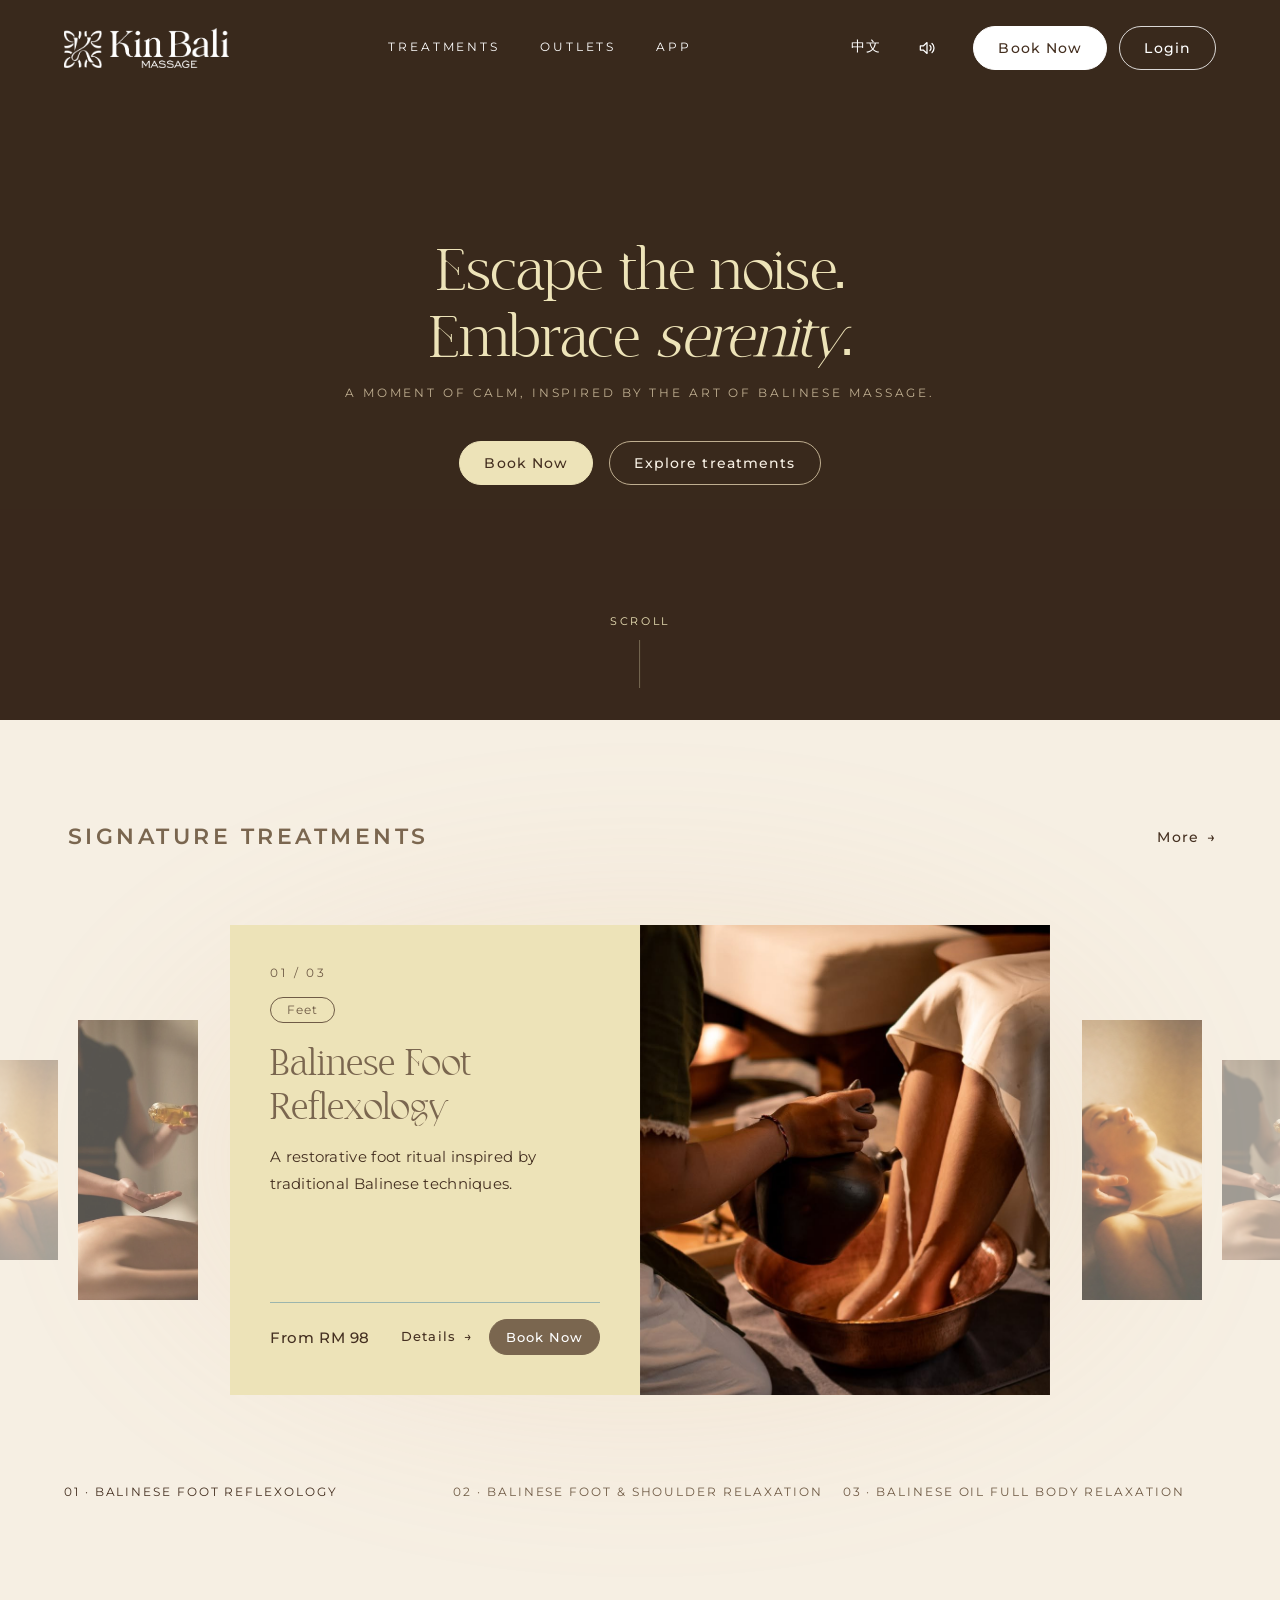
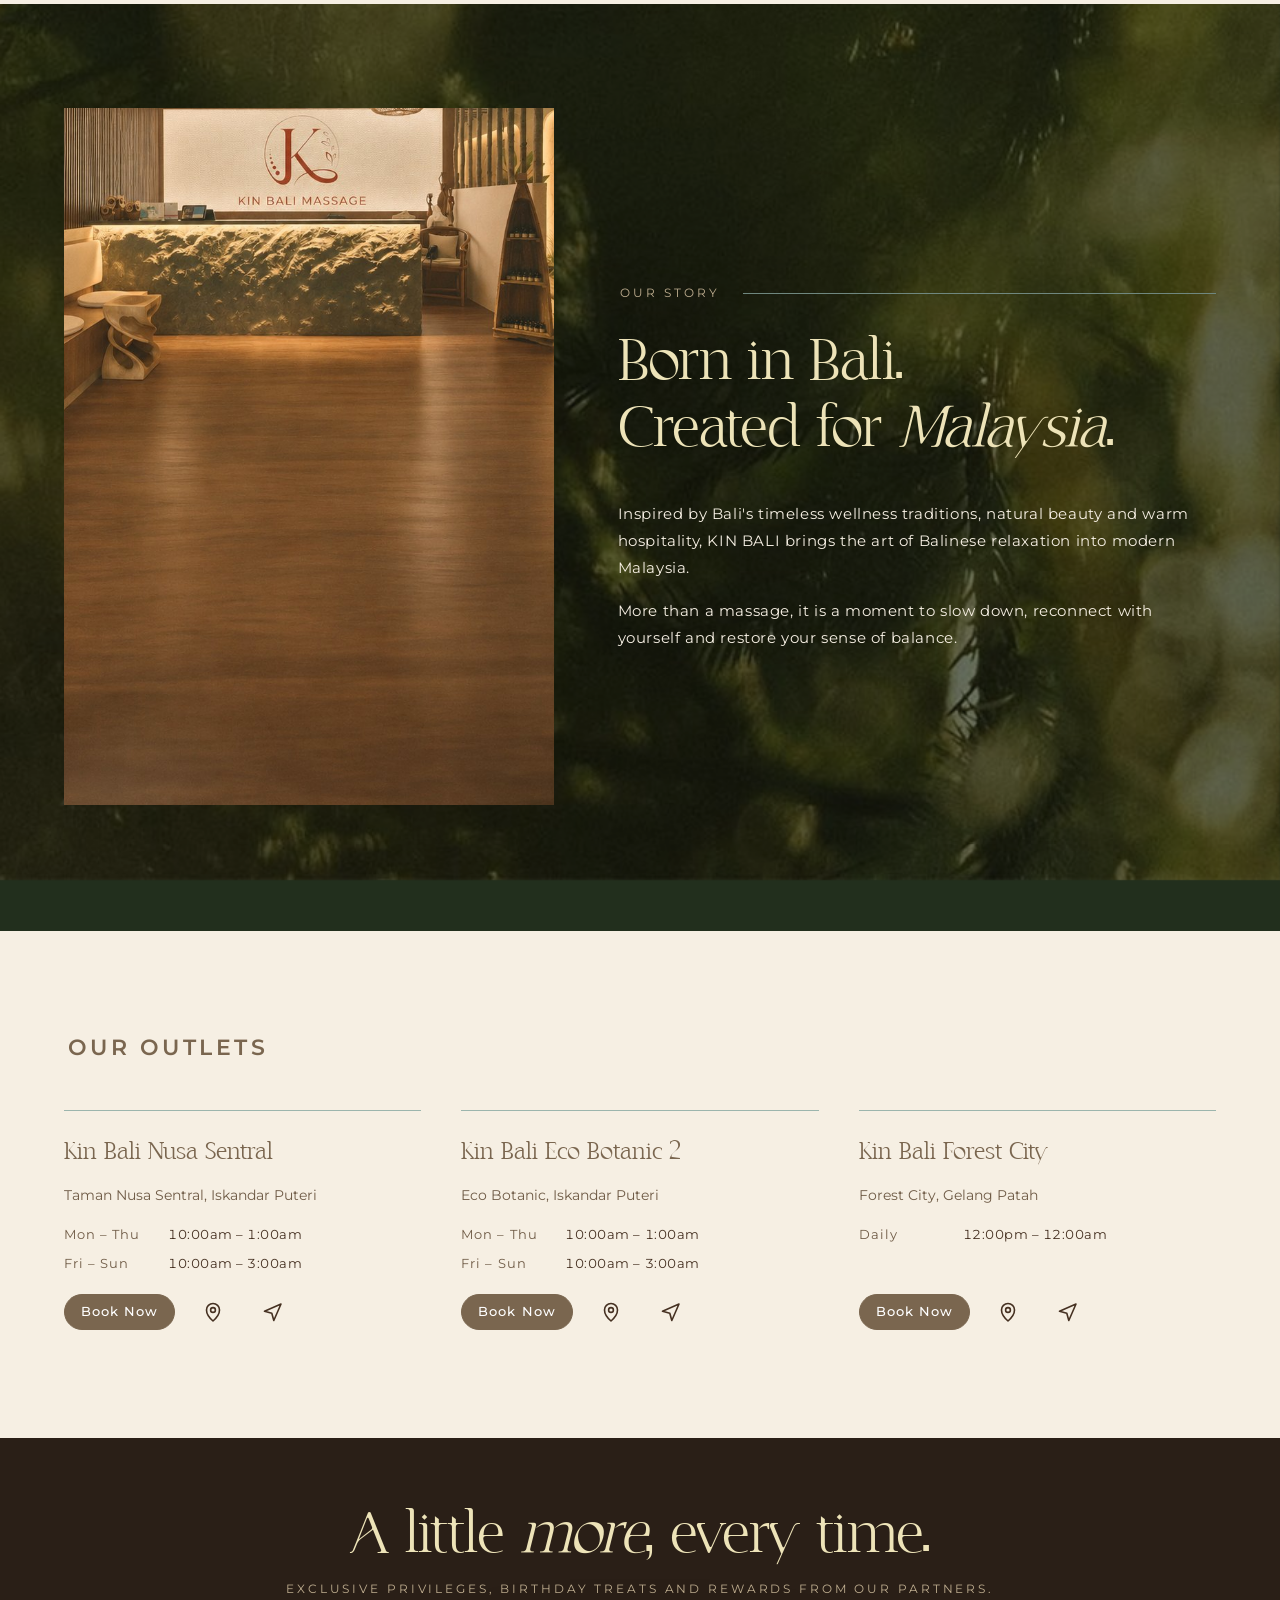
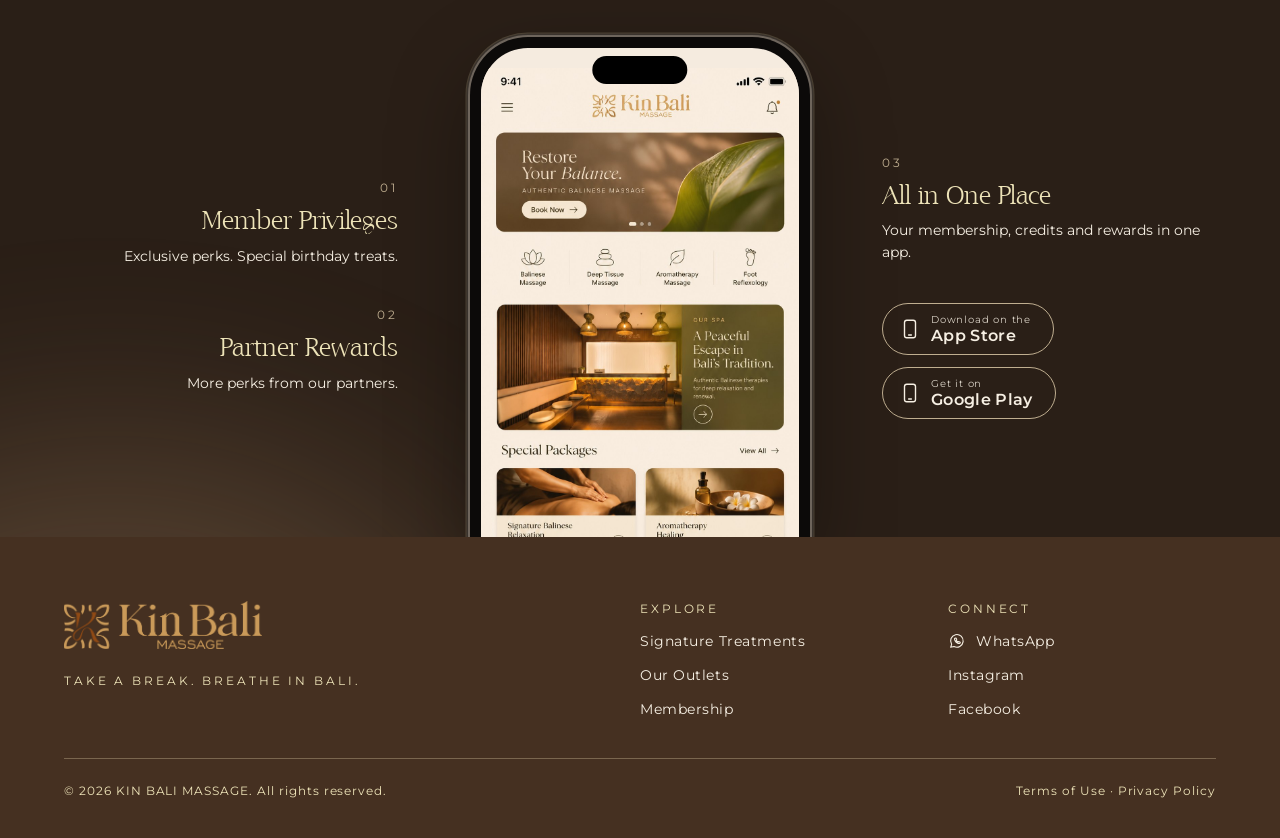
==== commit 233146be: "Add files via upload" ====
--- a/index.html
+++ b/index.html
@@ -13,7 +13,7 @@
 <link rel="preconnect" href="https://fonts.googleapis.com">
 <link rel="preconnect" href="https://fonts.gstatic.com" crossorigin>
 <link rel="stylesheet" href="https://fonts.googleapis.com/css2?family=Montserrat:ital,wght@0,400;0,500;0,600;1,400&amp;display=swap">
-<link rel="stylesheet" href="assets/css/style.css">
+<link rel="stylesheet" href="assets/css/style.css?v=2">
 <style>
 /* Main */
 .v-d .story-bg { background: url(assets/img/forest-bg.jpg) center / cover no-repeat; }
@@ -34,11 +34,16 @@
 .dot.is-on { background: var(--ink-brand); transform: scale(1.4); }
 .bar { position: sticky; bottom: 0; z-index: 20; display: flex; gap: 12px; padding: 12px 16px; background: var(--surface); border-top: 1px solid var(--line); box-sizing: border-box; }
 .bar .kb-btn { flex: 1 1 0; }
+/* Treatments */
+
+/* Treatments-Mobile */
+
 </style>
 </head>
 <body>
 <div class="pt-veil" aria-hidden="true"><div class="pt-mark"><img src="assets/img/logo.png" alt=""></div></div>
 <audio id="bgm" src="assets/media/bgm.mp4" loop preload="auto" aria-hidden="true"></audio>
+<div class="pg" id="pg-home" data-title="Kin Bali Massage — Balinese Massage in Johor">
 <div class="v-d">
 <div data-ref="pageRef" style="width: 100%; background: var(--surface); color: var(--ink); font-family: var(--font-en-sans), var(--font-cn-sans);">
   <header class="site-header is-clear">
@@ -782,7 +787,506 @@
 
 </div>
 </div>
-<script src="assets/js/common.js"></script>
-<script src="assets/js/main.js"></script>
+</div>
+<div class="pg" id="pg-tr" data-title="Treatments — Kin Bali Massage" hidden>
+<div class="v-d">
+<div class="tr-root " style="width: 100%; background: var(--surface); color: var(--ink); font-family: var(--font-en-sans), var(--font-cn-sans);">
+  <audio class="tr-sfx" data-sfx="01" data-src="assets/media/sfx-01.mp4" preload="auto" aria-hidden="true"></audio>
+  <audio class="tr-sfx" data-sfx="02" data-src="assets/media/sfx-02.mp4" preload="auto" aria-hidden="true"></audio>
+  <audio class="tr-sfx" data-sfx="03" data-src="assets/media/sfx-03.mp4" preload="auto" aria-hidden="true"></audio>
+  <audio class="tr-sfx" data-sfx="04" data-src="assets/media/sfx-04.mp4" preload="auto" aria-hidden="true"></audio>
+  <audio class="tr-sfx" data-sfx="05" data-src="assets/media/sfx-05.mp4" preload="auto" aria-hidden="true"></audio>
+  <audio class="tr-sfx" data-sfx="06" data-src="assets/media/sfx-06.mp4" preload="auto" aria-hidden="true"></audio>
+  <header class="site-header is-solid">
+    <div class="site-wrap" style="display: flex; align-items: center; justify-content: space-between; gap: 24px;">
+      <a href="index.html" aria-label="Kin Bali Massage home" style="display: flex; align-items: center;"><img class="site-logo" src="assets/img/logo.png" alt="Kin Bali Massage" style="height: 40px; width: auto; display: block;"></a>
+      <nav class="site-nav-links" aria-label="Main" style="display: flex; align-items: center; gap: 40px; font-size: 12px; letter-spacing: 0.24em; text-transform: uppercase;">
+        <a class="nav-link" href="#tr-top" aria-current="page">Treatments</a>
+        <a class="nav-link" href="index.html">Outlets</a>
+        <a class="nav-link" href="index.html">App</a>
+      </nav>
+      <div style="display: flex; align-items: center; gap: 24px;">
+        <a class="nav-link" href="#tr-top" lang="zh-Hans" aria-label="切换到中文版 (Switch to Chinese)" style="font-size: 14px; letter-spacing: 0.08em;">中文</a>
+        <button type="button" class="snd-btn" aria-label="Mute background music" aria-pressed="true" data-onclick="toggleSound">
+          <svg class="ico-on" width="20" height="20" viewBox="0 0 24 24" fill="none" stroke="currentColor" stroke-width="1.5" stroke-linecap="round" stroke-linejoin="round" aria-hidden="true"><path d="M4 9.5h3.5L12 5.5v13l-4.5-4H4z"></path><path d="M15.5 9a4 4 0 0 1 0 6"></path><path d="M18 6.5a7.5 7.5 0 0 1 0 11"></path></svg>
+          <svg class="ico-off" width="20" height="20" viewBox="0 0 24 24" fill="none" stroke="currentColor" stroke-width="1.5" stroke-linecap="round" stroke-linejoin="round" aria-hidden="true"><path d="M4 9.5h3.5L12 5.5v13l-4.5-4H4z"></path><path d="M16 9.5l5 5M21 9.5l-5 5"></path></svg>
+        </button>
+        <div style="display: flex; align-items: center; gap: 12px;">
+          <button type="button" class="kb-btn kb-btn--primary kb-btn--md" data-onclick="openBook">Book Now</button>
+          <a class="kb-btn kb-btn--secondary kb-btn--md" href="https://app.kinbali.com.my/login">Login</a>
+        </div>
+      </div>
+    </div>
+  </header>
+
+  <!-- Intro -->
+  <section id="tr-top" class="tr-intro">
+    <div class="site-wrap tr-intro__grid">
+      <div>
+        <p class="tr-crumb"><a href="index.html">Home</a><span aria-hidden="true">/</span><span>Treatments</span></p>
+        <div class="kb-headline kb-headline--display kb-headline--left is-en kb-pre"><h1 class="kb-headline__title">Find your moment
+of <em>serenity</em>.</h1></div>
+      </div>
+      <div style="display: flex; flex-direction: column; gap: 16px; padding-bottom: 8px;">
+        <p class="tr-lede">Six signature treatments and two indulgent packages, rooted in the Balinese art of relaxation.</p>
+        <p class="tr-lede" style="font-size: 13px; color: var(--ink-soft);">All prices in RM. Eco Botanic 2 is our premium outlet.</p>
+      </div>
+    </div>
+  </section>
+
+  <!-- Filter + price toggle -->
+  <div class="tr-bar">
+    <div class="site-wrap tr-bar__in">
+      <div class="tr-chips" role="group" aria-label="Filter treatments"><button type="button" class="tr-chip f-all is-on" aria-pressed="true" data-onclick="c.pick">All</button><button type="button" class="tr-chip f-foot" aria-pressed="false" data-onclick="c.pick">Foot care</button><button type="button" class="tr-chip f-body" aria-pressed="false" data-onclick="c.pick">Body massage</button><button type="button" class="tr-chip f-target" aria-pressed="false" data-onclick="c.pick">Targeted</button><button type="button" class="tr-chip f-pkg" aria-pressed="false" data-onclick="c.pick">Packages</button></div>
+      <div class="tr-tier"><span>Prices for</span><div class="tr-seg" role="group" aria-label="Show prices for"><button type="button" class="is-on" aria-pressed="true" data-onclick="pickTier0">Standard outlets</button><button type="button" class="" aria-pressed="false" data-onclick="pickTier1">Eco Botanic 2</button></div></div>
+    </div>
+  </div>
+
+  <!-- Treatments -->
+  <section class="tr-list js-grid" aria-label="Treatments">
+    <div class="site-wrap">
+      <div class="tr-grid">
+        
+          <article class="tr-card k-foot" data-num="01">
+            <div class="tr-media kb-tone--glow">
+              <img src="assets/img/treatment-01-foot.jpg" alt="Therapist pouring warm water over feet in a copper basin" style="object-position: center 60%;">
+              
+              <video class="tr-vid" data-src="assets/media/hover-01.mp4" muted="" playsinline="" preload="auto" aria-hidden="true"></video>
+              <span class="tr-media__tag">Foot care</span>
+            </div>
+            <div class="tr-body">
+              <span class="tr-num">01 / 06</span>
+              <h3 class="tr-name">Balinese Foot Reflexology</h3>
+              <p class="tr-desc">Foot and lower-leg massage with targeted pressure-point work, for feet that are tired from standing and walking.</p>
+              <dl class="tr-prices">
+                <div class="tr-row"><dt>60 mins</dt><dd><small>RM</small><span class="px" data-p0="98" data-p1="108">98</span></dd></div><div class="tr-row"><dt>90 mins</dt><dd><small>RM</small><span class="px" data-p0="138" data-p1="148">138</span></dd></div>
+              </dl>
+              <div class="tr-actions"><button type="button" class="kb-btn kb-btn--primary kb-btn--sm" data-onclick="t.book">Book Now</button></div>
+            </div>
+          </article>
+        
+          <article class="tr-card k-foot" data-num="02">
+            <div class="tr-media kb-tone--ochre">
+              <img src="assets/img/treatment-02-shoulder.jpg" alt="Therapist massaging a relaxed guest's neck and shoulders" style="object-position: center 40%;">
+              
+              <video class="tr-vid" data-src="assets/media/hover-02.mp4" muted="" playsinline="" preload="auto" aria-hidden="true"></video>
+              <span class="tr-media__tag">Foot care</span>
+            </div>
+            <div class="tr-body">
+              <span class="tr-num">02 / 06</span>
+              <h3 class="tr-name">Balinese Foot & Shoulder Relaxation</h3>
+              <p class="tr-desc">A soothing foot massage followed by focused shoulder care, for long days on your feet or at a desk.</p>
+              <dl class="tr-prices">
+                <div class="tr-row"><dt>60 mins</dt><dd><small>RM</small><span class="px" data-p0="118" data-p1="128">118</span></dd></div><div class="tr-row"><dt>90 mins</dt><dd><small>RM</small><span class="px" data-p0="158" data-p1="168">158</span></dd></div><div class="tr-row"><dt>120 mins</dt><dd><small>RM</small><span class="px" data-p0="188" data-p1="198">188</span></dd></div>
+              </dl>
+              <div class="tr-actions"><button type="button" class="kb-btn kb-btn--primary kb-btn--sm" data-onclick="t.book">Book Now</button></div>
+            </div>
+          </article>
+        
+          <article class="tr-card k-body" data-num="03">
+            <div class="tr-media kb-tone--walnut">
+              <img src="assets/img/treatment-03-oil.jpg" alt="Therapist pouring warm oil into her palm above a guest's back" style="object-position: center 55%;">
+              
+              <video class="tr-vid" data-src="assets/media/hover-03.mp4" muted="" playsinline="" preload="auto" aria-hidden="true"></video>
+              <span class="tr-media__tag">Body massage</span>
+            </div>
+            <div class="tr-body">
+              <span class="tr-num">03 / 06</span>
+              <h3 class="tr-name">Balinese Oil Full Body Relaxation</h3>
+              <p class="tr-desc">Warm aromatic oils, long flowing strokes and gentle kneading for an unhurried, full-body session.</p>
+              <dl class="tr-prices">
+                <div class="tr-row"><dt>60 mins</dt><dd><small>RM</small><span class="px" data-p0="118" data-p1="128">118</span></dd></div><div class="tr-row"><dt>90 mins</dt><dd><small>RM</small><span class="px" data-p0="168" data-p1="178">168</span></dd></div><div class="tr-row"><dt>120 mins</dt><dd><small>RM</small><span class="px" data-p0="218" data-p1="228">218</span></dd></div>
+              </dl>
+              <div class="tr-actions"><button type="button" class="kb-btn kb-btn--primary kb-btn--sm" data-onclick="t.book">Book Now</button></div>
+            </div>
+          </article>
+        
+          <article class="tr-card k-body" data-num="04">
+            <div class="tr-media kb-tone--walnut">
+              <img src="assets/img/treatment-04-classic.jpg" alt="Therapist pressing firmly along a guest's back" style="object-position: center 45%;">
+              
+              <video class="tr-vid" data-src="assets/media/hover-04.mp4" muted="" playsinline="" preload="auto" aria-hidden="true"></video>
+              <span class="tr-media__tag">Body massage</span>
+            </div>
+            <div class="tr-body">
+              <span class="tr-num">04 / 06</span>
+              <h3 class="tr-name">Classic Full Body Relaxation Therapy</h3>
+              <p class="tr-desc">No oil, with firmer pressure, for muscle tightness and built-up tension.</p>
+              <dl class="tr-prices">
+                <div class="tr-row"><dt>60 mins</dt><dd><small>RM</small><span class="px" data-p0="108" data-p1="118">108</span></dd></div><div class="tr-row"><dt>90 mins</dt><dd><small>RM</small><span class="px" data-p0="158" data-p1="168">158</span></dd></div><div class="tr-row"><dt>120 mins</dt><dd><small>RM</small><span class="px" data-p0="188" data-p1="198">188</span></dd></div>
+              </dl>
+              <div class="tr-actions"><button type="button" class="kb-btn kb-btn--primary kb-btn--sm" data-onclick="t.book">Book Now</button></div>
+            </div>
+          </article>
+        
+          <article class="tr-card k-body" data-num="05">
+            <div class="tr-media kb-tone--sand">
+              <img src="assets/img/treatment-05-lymphatic.jpg" alt="Therapist's hands working gently along a guest's back" style="object-position: center 60%;">
+              
+              <video class="tr-vid" data-src="assets/media/hover-05.mp4" muted="" playsinline="" preload="auto" aria-hidden="true"></video>
+              <span class="tr-media__tag">Body massage</span>
+            </div>
+            <div class="tr-body">
+              <span class="tr-num">05 / 06</span>
+              <h3 class="tr-name">Full Body Lymphatic Detox</h3>
+              <p class="tr-desc">Gentle, rhythmic movements with a lighter touch to support lymphatic circulation, without deep pressure.</p>
+              <dl class="tr-prices">
+                <div class="tr-row"><dt>Per session</dt><dd><small>RM</small><span class="px" data-p0="298" data-p1="318">298</span></dd></div>
+              </dl>
+              <div class="tr-actions"><button type="button" class="kb-btn kb-btn--primary kb-btn--sm" data-onclick="t.book">Book Now</button></div>
+            </div>
+          </article>
+        
+          <article class="tr-card k-target" data-num="06">
+            <div class="tr-media kb-tone--clay">
+              <img src="assets/img/treatment-06-head-back.jpg" alt="Close-up of a guest's neck and shoulder with a white orchid" style="object-position: center 45%;">
+              
+              <video class="tr-vid" data-src="assets/media/hover-06.mp4" muted="" playsinline="" preload="auto" aria-hidden="true"></video>
+              <span class="tr-media__tag">Targeted massage</span>
+            </div>
+            <div class="tr-body">
+              <span class="tr-num">06 / 06</span>
+              <h3 class="tr-name">Head, Back & Shoulders</h3>
+              <p class="tr-desc">Direct-pressure work on the head, back and shoulders, for tension from work and screen time. Not a full-body treatment.</p>
+              <dl class="tr-prices">
+                <div class="tr-row"><dt>30 mins</dt><dd><small>RM</small><span class="px" data-p0="88" data-p1="98">88</span></dd></div><div class="tr-row"><dt>60 mins</dt><dd><small>RM</small><span class="px" data-p0="118" data-p1="128">118</span></dd></div>
+              </dl>
+              <div class="tr-actions"><button type="button" class="kb-btn kb-btn--primary kb-btn--sm" data-onclick="t.book">Book Now</button></div>
+            </div>
+          </article>
+        
+      </div>
+      <p class="tr-note">Standard outlets: Forest City and Nusa Sentral. Premium outlet: Eco Botanic 2.</p>
+    </div>
+  </section>
+
+  <!-- Packages -->
+  <section id="packages" class="tr-pkgs kb-night js-pkgs">
+    <div class="site-wrap">
+      <div class="tr-intro__grid">
+        <div style="display: flex; flex-direction: column; gap: 24px;">
+          <div class="kb-headline kb-headline--display kb-headline--left is-en"><h2 class="kb-headline__title">Packages</h2></div>
+        </div>
+        <p class="tr-lede" style="padding-bottom: 8px;">Our favourite treatments, paired into one longer visit. Choose a package, then pick the option that suits you.</p>
+      </div>
+      <div style="margin-top: 56px;">
+        <div class="pc-stack">
+        
+          <article class="pc-stage ">
+            <div class="pc-media"><img src="assets/img/treatment-03-oil.jpg" alt="Warm oil being poured for a full-body massage" style="object-position: center 55%;"></div>
+            <div class="pc-menu">
+              <span class="pc-kicker">90 – 110 mins</span>
+              <h3 class="pc-name">Double Indulgence</h3>
+              <p class="pc-tag">Two rituals. One indulgent escape.</p>
+              
+              <div class="pc-list">
+                
+                  <div class="pc-item"><span class="pc-rom">I</span><div class="pc-line"><b>The Oil Indulgence</b><i aria-hidden="true"></i><span>RM <span class="px" data-p0="178" data-p1="188">178</span></span></div><div class="pc-what">Balinese Foot Reflexology + Balinese Oil Full Body Relaxation<em>90 mins</em></div><button type="button" class="kb-btn kb-btn--primary kb-btn--sm" aria-label="Book The Oil Indulgence" data-onclick="o.book">Book</button></div>
+                
+                  <div class="pc-item"><span class="pc-rom">II</span><div class="pc-line"><b>The Classic Escape</b><i aria-hidden="true"></i><span>RM <span class="px" data-p0="168" data-p1="178">168</span></span></div><div class="pc-what">Balinese Foot Reflexology + Classic Full Body Relaxation Therapy<em>90 mins</em></div><button type="button" class="kb-btn kb-btn--primary kb-btn--sm" aria-label="Book The Classic Escape" data-onclick="o.book">Book</button></div>
+                
+                  <div class="pc-item"><span class="pc-rom">III</span><div class="pc-line"><b>The Skin Renewal</b><i aria-hidden="true"></i><span>RM <span class="px" data-p0="238" data-p1="248">238</span></span></div><div class="pc-what">Balinese Foot Reflexology + Balinese Full Body Scrub<em>110 mins</em></div><button type="button" class="kb-btn kb-btn--primary kb-btn--sm" aria-label="Book The Skin Renewal" data-onclick="o.book">Book</button></div>
+                
+              </div>
+              
+            </div>
+          </article>
+        
+          <article class="pc-stage ">
+            <div class="pc-media"><img src="assets/img/treatment-05-lymphatic.jpg" alt="Therapist's hands working gently along a guest's back" style="object-position: center 60%;"></div>
+            <div class="pc-menu">
+              <span class="pc-kicker">3 hours and more</span>
+              <h3 class="pc-name">Balinese Signature Therapy</h3>
+              <p class="pc-tag">Three hours, dedicated to you.</p>
+              
+              <div class="pc-list">
+                
+                  <div class="pc-item"><span class="pc-rom">I</span><div class="pc-line"><b>The Classic Signature</b><i aria-hidden="true"></i><span>RM <span class="px" data-p0="288" data-p1="298">288</span></span></div><div class="pc-what">60 min Foot Reflexology · 90 min Classic Full Body · 30 min Ear Candle<em>180 mins</em></div><button type="button" class="kb-btn kb-btn--primary kb-btn--sm" aria-label="Book The Classic Signature" data-onclick="o.book">Book</button></div>
+                
+                  <div class="pc-item"><span class="pc-rom">II</span><div class="pc-line"><b>The Aromatic Signature</b><i aria-hidden="true"></i><span>RM <span class="px" data-p0="318" data-p1="328">318</span></span></div><div class="pc-what">60 min Foot Reflexology · 90 min Oil Full Body · 30 min Full Body Scrub<em>180 mins</em></div><button type="button" class="kb-btn kb-btn--primary kb-btn--sm" aria-label="Book The Aromatic Signature" data-onclick="o.book">Book</button></div>
+                
+                  <div class="pc-item"><span class="pc-rom">III</span><div class="pc-line"><b>The Extended Signature</b><i aria-hidden="true"></i><span>RM <span class="px" data-p0="338" data-p1="348">338</span></span></div><div class="pc-what">90 min Foot Reflexology · 120 min Oil Full Body<em>210 mins</em></div><button type="button" class="kb-btn kb-btn--primary kb-btn--sm" aria-label="Book The Extended Signature" data-onclick="o.book">Book</button></div>
+                
+              </div>
+              <div class="pc-gift pc-gift--b"><div class="pc-gift__head"><span class="pc-gift__ic"><svg width="22" height="22" viewBox="0 0 24 24" fill="none" stroke="currentColor" stroke-width="1.5" stroke-linecap="round" stroke-linejoin="round" aria-hidden="true"><rect x="3.5" y="8.5" width="17" height="4" rx="1"></rect><path d="M5 12.5v8h14v-8M12 8.5v12"></path><path d="M12 8.5C10.5 5 7 4.5 7 7c0 1.5 2.5 1.5 5 1.5zM12 8.5c1.5-3.5 5-4 5-1.5 0 1.5-2.5 1.5-5 1.5z"></path></svg></span><span><b>Complimentary add-on</b><small>Pick one, on us, with any Signature option</small></span></div><ul class="pc-gift__list"><li>Warming Uterus & Abdominal</li><li>Full Body Scrub</li><li>Deep Back Cupping</li><li>Ear Candle</li><li>Gua Sha</li><li>Hot Stone Foot</li><li>Hot Stone Body</li></ul></div>
+            </div>
+          </article>
+        
+      </div>
+      </div>
+      <p class="pc-note" style="margin-top: 24px;">Prices shown for <span class="tl" data-p0="Forest City &amp; Nusa Sentral" data-p1="Eco Botanic 2 (premium)">Forest City &amp; Nusa Sentral</span>. Use the price toggle above to switch.</p>
+    </div>
+  </section>
+
+  <footer style="background: var(--earth-cocoa); color: var(--light-rice); padding: 64px 0 40px;">
+    <div class="site-wrap" style="display: flex; flex-direction: column; gap: 40px;">
+      <div class="site-foot">
+        <div style="display: flex; flex-direction: column; gap: 24px;">
+          <img src="assets/img/logo.png" alt="Kin Bali Massage" style="height: 48px; width: auto; align-self: flex-start;">
+          <p style="margin: 0; font-size: 12px; line-height: 16px; letter-spacing: 0.24em; text-transform: uppercase; color: var(--light-butter);">Take a break. Breathe in Bali.</p>
+        </div>
+        <nav aria-label="Explore" style="display: flex; flex-direction: column; gap: 16px; font-size: 14px; letter-spacing: 0.04em;">
+          <span style="font-size: 12px; letter-spacing: 0.24em; color: var(--light-butter);">EXPLORE</span>
+          <a href="#tr-top" style="color: var(--light-rice); text-decoration: none;">Signature Treatments</a>
+          <a href="index.html" style="color: var(--light-rice); text-decoration: none;">Our Outlets</a>
+          <a href="index.html" style="color: var(--light-rice); text-decoration: none;">Membership</a>
+        </nav>
+        <nav aria-label="Connect" style="display: flex; flex-direction: column; gap: 16px; font-size: 14px; letter-spacing: 0.04em;">
+          <span style="font-size: 12px; letter-spacing: 0.24em; color: var(--light-butter);">CONNECT</span>
+          <div class="wa-wrap "><button type="button" class="wa-trigger" aria-expanded="false" aria-haspopup="true" data-onclick="toggleWa"><svg width="18" height="18" viewBox="0 0 24 24" fill="none" stroke="currentColor" stroke-width="1.5" stroke-linecap="round" stroke-linejoin="round" aria-hidden="true"><path d="M3.6 20.4l1.2-4A8.4 8.4 0 1 1 8 19.3z"></path><path d="M9.2 8.6c.2-.5.6-.6.9-.6h.4c.2 0 .4.1.5.4l.6 1.5c.1.2 0 .5-.2.7l-.5.5c.5 1 1.3 1.8 2.3 2.3l.5-.5c.2-.2.5-.3.7-.2l1.5.6c.3.1.4.3.4.5v.4c0 .3-.1.7-.6.9-.6.3-1.7.4-3.3-.5a8 8 0 0 1-3-3c-.9-1.6-.8-2.7-.5-3.3z"></path></svg>WhatsApp</button><div class="wa-pop" role="menu" aria-label="Choose an outlet"><div class="wa-opt"><span class="wa-ic"><svg width="20" height="20" viewBox="0 0 24 24" fill="none" stroke="currentColor" stroke-width="1.5" stroke-linecap="round" stroke-linejoin="round" aria-hidden="true"><path d="M3.6 20.4l1.2-4A8.4 8.4 0 1 1 8 19.3z"></path><path d="M9.2 8.6c.2-.5.6-.6.9-.6h.4c.2 0 .4.1.5.4l.6 1.5c.1.2 0 .5-.2.7l-.5.5c.5 1 1.3 1.8 2.3 2.3l.5-.5c.2-.2.5-.3.7-.2l1.5.6c.3.1.4.3.4.5v.4c0 .3-.1.7-.6.9-.6.3-1.7.4-3.3-.5a8 8 0 0 1-3-3c-.9-1.6-.8-2.7-.5-3.3z"></path></svg></span><span class="wa-txt"><span class="wa-name">Forest City</span><span class="wa-area">Forest City, Gelang Patah</span></span><a class="kb-btn kb-btn--sm wa-book" href="https://wa.me/60128478080" target="_blank" rel="noopener">Book</a></div><div class="wa-opt"><span class="wa-ic"><svg width="20" height="20" viewBox="0 0 24 24" fill="none" stroke="currentColor" stroke-width="1.5" stroke-linecap="round" stroke-linejoin="round" aria-hidden="true"><path d="M3.6 20.4l1.2-4A8.4 8.4 0 1 1 8 19.3z"></path><path d="M9.2 8.6c.2-.5.6-.6.9-.6h.4c.2 0 .4.1.5.4l.6 1.5c.1.2 0 .5-.2.7l-.5.5c.5 1 1.3 1.8 2.3 2.3l.5-.5c.2-.2.5-.3.7-.2l1.5.6c.3.1.4.3.4.5v.4c0 .3-.1.7-.6.9-.6.3-1.7.4-3.3-.5a8 8 0 0 1-3-3c-.9-1.6-.8-2.7-.5-3.3z"></path></svg></span><span class="wa-txt"><span class="wa-name">Eco Botanic 2</span><span class="wa-area">Eco Botanic, Iskandar Puteri</span></span><a class="kb-btn kb-btn--sm wa-book" href="https://wa.me/60182286655" target="_blank" rel="noopener">Book</a></div><div class="wa-opt"><span class="wa-ic"><svg width="20" height="20" viewBox="0 0 24 24" fill="none" stroke="currentColor" stroke-width="1.5" stroke-linecap="round" stroke-linejoin="round" aria-hidden="true"><path d="M3.6 20.4l1.2-4A8.4 8.4 0 1 1 8 19.3z"></path><path d="M9.2 8.6c.2-.5.6-.6.9-.6h.4c.2 0 .4.1.5.4l.6 1.5c.1.2 0 .5-.2.7l-.5.5c.5 1 1.3 1.8 2.3 2.3l.5-.5c.2-.2.5-.3.7-.2l1.5.6c.3.1.4.3.4.5v.4c0 .3-.1.7-.6.9-.6.3-1.7.4-3.3-.5a8 8 0 0 1-3-3c-.9-1.6-.8-2.7-.5-3.3z"></path></svg></span><span class="wa-txt"><span class="wa-name">Nusa Sentral</span><span class="wa-area">Taman Nusa Sentral, Iskandar Puteri</span></span><a class="kb-btn kb-btn--sm wa-book" href="https://wa.me/60127586655" target="_blank" rel="noopener">Book</a></div></div></div>
+          <a href="https://www.instagram.com/kinbalimassage/" target="_blank" rel="noopener" style="color: var(--light-rice); text-decoration: none;">Instagram</a>
+          <a href="https://www.facebook.com/kinbalimassage/" target="_blank" rel="noopener" style="color: var(--light-rice); text-decoration: none;">Facebook</a>
+        </nav>
+      </div>
+      <div style="display: flex; flex-wrap: wrap; justify-content: space-between; gap: 16px; padding-top: 24px; border-top: 1px solid var(--earth-walnut); font-size: 12px; letter-spacing: 0.08em; color: var(--light-butter);">
+        <span>© 2026 KIN BALI MASSAGE. All rights reserved.</span>
+        <span>Terms of Use · Privacy Policy</span>
+      </div>
+    </div>
+  </footer>
+
+  <div class="bk-scrim " data-onclick="scrimClick">
+    <div class="wa-pop" role="dialog" aria-modal="true" aria-label="Choose an outlet">
+      <button type="button" class="bk-close" aria-label="Close" data-onclick="closeBook"><svg width="20" height="20" viewBox="0 0 24 24" fill="none" stroke="currentColor" stroke-width="1.5" stroke-linecap="round" aria-hidden="true"><path d="M6 6l12 12M18 6L6 18"></path></svg></button>
+      <p class="wa-pop__label">CHOOSE AN OUTLET</p>
+      <p class="bk-for">Your visit</p>
+      
+        <div class="wa-opt"><span class="wa-ic"><svg width="20" height="20" viewBox="0 0 24 24" fill="none" stroke="currentColor" stroke-width="1.5" stroke-linecap="round" stroke-linejoin="round" aria-hidden="true"><path d="M3.6 20.4l1.2-4A8.4 8.4 0 1 1 8 19.3z"></path><path d="M9.2 8.6c.2-.5.6-.6.9-.6h.4c.2 0 .4.1.5.4l.6 1.5c.1.2 0 .5-.2.7l-.5.5c.5 1 1.3 1.8 2.3 2.3l.5-.5c.2-.2.5-.3.7-.2l1.5.6c.3.1.4.3.4.5v.4c0 .3-.1.7-.6.9-.6.3-1.7.4-3.3-.5a8 8 0 0 1-3-3c-.9-1.6-.8-2.7-.5-3.3z"></path></svg></span><span class="wa-txt"><span class="wa-name">Forest City</span><span class="wa-area">Forest City, Gelang Patah</span></span><a class="kb-btn kb-btn--sm wa-book" href="https://wa.me/60128478080" target="_blank" rel="noopener">Book</a></div>
+      
+        <div class="wa-opt"><span class="wa-ic"><svg width="20" height="20" viewBox="0 0 24 24" fill="none" stroke="currentColor" stroke-width="1.5" stroke-linecap="round" stroke-linejoin="round" aria-hidden="true"><path d="M3.6 20.4l1.2-4A8.4 8.4 0 1 1 8 19.3z"></path><path d="M9.2 8.6c.2-.5.6-.6.9-.6h.4c.2 0 .4.1.5.4l.6 1.5c.1.2 0 .5-.2.7l-.5.5c.5 1 1.3 1.8 2.3 2.3l.5-.5c.2-.2.5-.3.7-.2l1.5.6c.3.1.4.3.4.5v.4c0 .3-.1.7-.6.9-.6.3-1.7.4-3.3-.5a8 8 0 0 1-3-3c-.9-1.6-.8-2.7-.5-3.3z"></path></svg></span><span class="wa-txt"><span class="wa-name">Eco Botanic 2</span><span class="wa-area">Eco Botanic, Iskandar Puteri · Premium</span></span><a class="kb-btn kb-btn--sm wa-book" href="https://wa.me/60182286655" target="_blank" rel="noopener">Book</a></div>
+      
+        <div class="wa-opt"><span class="wa-ic"><svg width="20" height="20" viewBox="0 0 24 24" fill="none" stroke="currentColor" stroke-width="1.5" stroke-linecap="round" stroke-linejoin="round" aria-hidden="true"><path d="M3.6 20.4l1.2-4A8.4 8.4 0 1 1 8 19.3z"></path><path d="M9.2 8.6c.2-.5.6-.6.9-.6h.4c.2 0 .4.1.5.4l.6 1.5c.1.2 0 .5-.2.7l-.5.5c.5 1 1.3 1.8 2.3 2.3l.5-.5c.2-.2.5-.3.7-.2l1.5.6c.3.1.4.3.4.5v.4c0 .3-.1.7-.6.9-.6.3-1.7.4-3.3-.5a8 8 0 0 1-3-3c-.9-1.6-.8-2.7-.5-3.3z"></path></svg></span><span class="wa-txt"><span class="wa-name">Nusa Sentral</span><span class="wa-area">Taman Nusa Sentral, Iskandar Puteri</span></span><a class="kb-btn kb-btn--sm wa-book" href="https://wa.me/60127586655" target="_blank" rel="noopener">Book</a></div>
+      
+    </div>
+  </div>
+</div>
+</div>
+<div class="v-m">
+<div class="phone tr-root " style="position: relative; background: var(--surface); color: var(--ink); font-family: var(--font-en-sans), var(--font-cn-sans);">
+
+  <header style="display: flex; align-items: center; justify-content: space-between; gap: 12px; height: 64px; padding: 0 16px; box-sizing: border-box; background: var(--surface);">
+    <a href="index.html" aria-label="Kin Bali Massage home" style="display: flex;"><img class="site-logo" src="assets/img/logo.png" alt="Kin Bali Massage" style="height: 24px; width: auto; display: block;"></a>
+    <div style="display: flex; align-items: center; gap: 12px;">
+      <a href="#t-top" lang="zh-Hans" aria-label="切换到中文版 (Switch to Chinese)" style="display: inline-flex; align-items: center; min-height: 44px; padding: 0 4px; font-size: 13px; letter-spacing: 0.06em; color: var(--ink); text-decoration: none;">中文</a>
+      <button type="button" class="kb-btn kb-btn--primary kb-btn--sm" data-onclick="openBook">Book Now</button>
+    </div>
+  </header>
+
+  <section id="t-top" style="padding: 32px 16px 28px; display: flex; flex-direction: column; gap: 16px;">
+    <p class="tr-crumb" style="margin: 0 0 4px;"><a href="index.html">Home</a><span aria-hidden="true">/</span><span>Treatments</span></p>
+    <div class="kb-headline kb-headline--title kb-headline--left is-en kb-pre kb-story-m"><h1 class="kb-headline__title">Find your moment
+of <em>serenity</em>.</h1></div>
+    <p class="tr-lede" style="font-size: 14px;">Six signature treatments and two indulgent packages, rooted in the Balinese art of relaxation.</p>
+    <div class="tr-tier" style="flex-direction: column; align-items: flex-start; gap: 10px; margin-top: 4px;"><span>Prices for</span><div class="tr-seg" role="group" aria-label="Show prices for"><button type="button" class="is-on" aria-pressed="true" data-onclick="pickTier0">Standard outlets</button><button type="button" class="" aria-pressed="false" data-onclick="pickTier1">Eco Botanic 2</button></div></div>
+  </section>
+
+  <div class="trm-chips" role="group" aria-label="Filter treatments"><button type="button" class="tr-chip f-all is-on" aria-pressed="true" data-onclick="c.pick">All</button><button type="button" class="tr-chip f-foot" aria-pressed="false" data-onclick="c.pick">Foot care</button><button type="button" class="tr-chip f-body" aria-pressed="false" data-onclick="c.pick">Body massage</button><button type="button" class="tr-chip f-target" aria-pressed="false" data-onclick="c.pick">Targeted</button><button type="button" class="tr-chip f-pkg" aria-pressed="false" data-onclick="c.pick">Packages</button></div>
+
+  <section class="js-grid" aria-label="Treatments" style="padding: 28px 16px 56px; display: flex; flex-direction: column; gap: 48px;">
+    
+          <article class="tr-card trm-card k-foot">
+            <div class="tr-media kb-tone--glow">
+              <img src="assets/img/treatment-01-foot.jpg" alt="Therapist pouring warm water over feet in a copper basin" style="object-position: center 60%;">
+              
+              <video class="tr-vid" data-src="assets/media/hover-01.mp4" muted="" playsinline="" preload="metadata" aria-hidden="true"></video>
+              <span class="tr-media__tag">Foot care</span>
+            </div>
+            <div class="tr-body">
+              <span class="tr-num">01 / 06</span>
+              <h3 class="tr-name">Balinese Foot Reflexology</h3>
+              <p class="tr-desc">Foot and lower-leg massage with targeted pressure-point work, for feet that are tired from standing and walking.</p>
+              <dl class="tr-prices">
+                <div class="tr-row"><dt>60 mins</dt><dd><small>RM</small><span class="px" data-p0="98" data-p1="108">98</span></dd></div><div class="tr-row"><dt>90 mins</dt><dd><small>RM</small><span class="px" data-p0="138" data-p1="148">138</span></dd></div>
+              </dl>
+              <div class="tr-actions"><button type="button" class="kb-btn kb-btn--primary kb-btn--sm" data-onclick="t.book">Book Now</button></div>
+            </div>
+          </article>
+        
+          <article class="tr-card trm-card k-foot">
+            <div class="tr-media kb-tone--ochre">
+              <img src="assets/img/treatment-02-shoulder.jpg" alt="Therapist massaging a relaxed guest's neck and shoulders" style="object-position: center 40%;">
+              
+              <video class="tr-vid" data-src="assets/media/hover-02.mp4" muted="" playsinline="" preload="metadata" aria-hidden="true"></video>
+              <span class="tr-media__tag">Foot care</span>
+            </div>
+            <div class="tr-body">
+              <span class="tr-num">02 / 06</span>
+              <h3 class="tr-name">Balinese Foot & Shoulder Relaxation</h3>
+              <p class="tr-desc">A soothing foot massage followed by focused shoulder care, for long days on your feet or at a desk.</p>
+              <dl class="tr-prices">
+                <div class="tr-row"><dt>60 mins</dt><dd><small>RM</small><span class="px" data-p0="118" data-p1="128">118</span></dd></div><div class="tr-row"><dt>90 mins</dt><dd><small>RM</small><span class="px" data-p0="158" data-p1="168">158</span></dd></div><div class="tr-row"><dt>120 mins</dt><dd><small>RM</small><span class="px" data-p0="188" data-p1="198">188</span></dd></div>
+              </dl>
+              <div class="tr-actions"><button type="button" class="kb-btn kb-btn--primary kb-btn--sm" data-onclick="t.book">Book Now</button></div>
+            </div>
+          </article>
+        
+          <article class="tr-card trm-card k-body">
+            <div class="tr-media kb-tone--walnut">
+              <img src="assets/img/treatment-03-oil.jpg" alt="Therapist pouring warm oil into her palm above a guest's back" style="object-position: center 55%;">
+              
+              <video class="tr-vid" data-src="assets/media/hover-03.mp4" muted="" playsinline="" preload="metadata" aria-hidden="true"></video>
+              <span class="tr-media__tag">Body massage</span>
+            </div>
+            <div class="tr-body">
+              <span class="tr-num">03 / 06</span>
+              <h3 class="tr-name">Balinese Oil Full Body Relaxation</h3>
+              <p class="tr-desc">Warm aromatic oils, long flowing strokes and gentle kneading for an unhurried, full-body session.</p>
+              <dl class="tr-prices">
+                <div class="tr-row"><dt>60 mins</dt><dd><small>RM</small><span class="px" data-p0="118" data-p1="128">118</span></dd></div><div class="tr-row"><dt>90 mins</dt><dd><small>RM</small><span class="px" data-p0="168" data-p1="178">168</span></dd></div><div class="tr-row"><dt>120 mins</dt><dd><small>RM</small><span class="px" data-p0="218" data-p1="228">218</span></dd></div>
+              </dl>
+              <div class="tr-actions"><button type="button" class="kb-btn kb-btn--primary kb-btn--sm" data-onclick="t.book">Book Now</button></div>
+            </div>
+          </article>
+        
+          <article class="tr-card trm-card k-body">
+            <div class="tr-media kb-tone--walnut">
+              <img src="assets/img/treatment-04-classic.jpg" alt="Therapist pressing firmly along a guest's back" style="object-position: center 45%;">
+              
+              <video class="tr-vid" data-src="assets/media/hover-04.mp4" muted="" playsinline="" preload="metadata" aria-hidden="true"></video>
+              <span class="tr-media__tag">Body massage</span>
+            </div>
+            <div class="tr-body">
+              <span class="tr-num">04 / 06</span>
+              <h3 class="tr-name">Classic Full Body Relaxation Therapy</h3>
+              <p class="tr-desc">No oil, with firmer pressure, for muscle tightness and built-up tension.</p>
+              <dl class="tr-prices">
+                <div class="tr-row"><dt>60 mins</dt><dd><small>RM</small><span class="px" data-p0="108" data-p1="118">108</span></dd></div><div class="tr-row"><dt>90 mins</dt><dd><small>RM</small><span class="px" data-p0="158" data-p1="168">158</span></dd></div><div class="tr-row"><dt>120 mins</dt><dd><small>RM</small><span class="px" data-p0="188" data-p1="198">188</span></dd></div>
+              </dl>
+              <div class="tr-actions"><button type="button" class="kb-btn kb-btn--primary kb-btn--sm" data-onclick="t.book">Book Now</button></div>
+            </div>
+          </article>
+        
+          <article class="tr-card trm-card k-body">
+            <div class="tr-media kb-tone--sand">
+              <img src="assets/img/treatment-05-lymphatic.jpg" alt="Therapist's hands working gently along a guest's back" style="object-position: center 60%;">
+              
+              <video class="tr-vid" data-src="assets/media/hover-05.mp4" muted="" playsinline="" preload="metadata" aria-hidden="true"></video>
+              <span class="tr-media__tag">Body massage</span>
+            </div>
+            <div class="tr-body">
+              <span class="tr-num">05 / 06</span>
+              <h3 class="tr-name">Full Body Lymphatic Detox</h3>
+              <p class="tr-desc">Gentle, rhythmic movements with a lighter touch to support lymphatic circulation, without deep pressure.</p>
+              <dl class="tr-prices">
+                <div class="tr-row"><dt>Per session</dt><dd><small>RM</small><span class="px" data-p0="298" data-p1="318">298</span></dd></div>
+              </dl>
+              <div class="tr-actions"><button type="button" class="kb-btn kb-btn--primary kb-btn--sm" data-onclick="t.book">Book Now</button></div>
+            </div>
+          </article>
+        
+          <article class="tr-card trm-card k-target">
+            <div class="tr-media kb-tone--clay">
+              <img src="assets/img/treatment-06-head-back.jpg" alt="Close-up of a guest's neck and shoulder with a white orchid" style="object-position: center 45%;">
+              
+              <video class="tr-vid" data-src="assets/media/hover-06.mp4" muted="" playsinline="" preload="metadata" aria-hidden="true"></video>
+              <span class="tr-media__tag">Targeted massage</span>
+            </div>
+            <div class="tr-body">
+              <span class="tr-num">06 / 06</span>
+              <h3 class="tr-name">Head, Back & Shoulders</h3>
+              <p class="tr-desc">Direct-pressure work on the head, back and shoulders, for tension from work and screen time. Not a full-body treatment.</p>
+              <dl class="tr-prices">
+                <div class="tr-row"><dt>30 mins</dt><dd><small>RM</small><span class="px" data-p0="88" data-p1="98">88</span></dd></div><div class="tr-row"><dt>60 mins</dt><dd><small>RM</small><span class="px" data-p0="118" data-p1="128">118</span></dd></div>
+              </dl>
+              <div class="tr-actions"><button type="button" class="kb-btn kb-btn--primary kb-btn--sm" data-onclick="t.book">Book Now</button></div>
+            </div>
+          </article>
+        
+    <p class="tr-note" style="margin: 0; line-height: 1.7;">Standard outlets: Forest City and Nusa Sentral. Premium outlet: Eco Botanic 2. All prices in RM.</p>
+  </section>
+
+  <section class="kb-night js-pkgs" style="padding: 56px 16px; display: flex; flex-direction: column; gap: 28px;">
+    <div style="display: flex; flex-direction: column; align-items: center; gap: 14px; text-align: center;">
+      <div class="kb-headline kb-headline--title kb-headline--center is-en kb-story-m"><h2 class="kb-headline__title">Packages</h2></div>
+      <p class="tr-lede" style="font-size: 14px;">Our favourite treatments, paired into one longer visit.</p>
+    </div>
+    <div class="pc-stack">
+        
+          <article class="pc-stage pc-stage--m">
+            <div class="pc-media"><img src="assets/img/treatment-03-oil.jpg" alt="Warm oil being poured for a full-body massage" style="object-position: center 55%;"></div>
+            <div class="pc-menu">
+              <span class="pc-kicker">90 – 110 mins</span>
+              <h3 class="pc-name">Double Indulgence</h3>
+              <p class="pc-tag">Two rituals. One indulgent escape.</p>
+              
+              <div class="pc-list">
+                
+                  <div class="pc-item"><span class="pc-rom">I</span><div class="pc-line"><b>The Oil Indulgence</b><i aria-hidden="true"></i><span>RM <span class="px" data-p0="178" data-p1="188">178</span></span></div><div class="pc-what">Balinese Foot Reflexology + Balinese Oil Full Body Relaxation<em>90 mins</em></div><button type="button" class="kb-btn kb-btn--primary kb-btn--sm" aria-label="Book The Oil Indulgence" data-onclick="o.book">Book</button></div>
+                
+                  <div class="pc-item"><span class="pc-rom">II</span><div class="pc-line"><b>The Classic Escape</b><i aria-hidden="true"></i><span>RM <span class="px" data-p0="168" data-p1="178">168</span></span></div><div class="pc-what">Balinese Foot Reflexology + Classic Full Body Relaxation Therapy<em>90 mins</em></div><button type="button" class="kb-btn kb-btn--primary kb-btn--sm" aria-label="Book The Classic Escape" data-onclick="o.book">Book</button></div>
+                
+                  <div class="pc-item"><span class="pc-rom">III</span><div class="pc-line"><b>The Skin Renewal</b><i aria-hidden="true"></i><span>RM <span class="px" data-p0="238" data-p1="248">238</span></span></div><div class="pc-what">Balinese Foot Reflexology + Balinese Full Body Scrub<em>110 mins</em></div><button type="button" class="kb-btn kb-btn--primary kb-btn--sm" aria-label="Book The Skin Renewal" data-onclick="o.book">Book</button></div>
+                
+              </div>
+              
+            </div>
+          </article>
+        
+          <article class="pc-stage pc-stage--m">
+            <div class="pc-media"><img src="assets/img/treatment-05-lymphatic.jpg" alt="Therapist's hands working gently along a guest's back" style="object-position: center 60%;"></div>
+            <div class="pc-menu">
+              <span class="pc-kicker">3 hours and more</span>
+              <h3 class="pc-name">Balinese Signature Therapy</h3>
+              <p class="pc-tag">Three hours, dedicated to you.</p>
+              
+              <div class="pc-list">
+                
+                  <div class="pc-item"><span class="pc-rom">I</span><div class="pc-line"><b>The Classic Signature</b><i aria-hidden="true"></i><span>RM <span class="px" data-p0="288" data-p1="298">288</span></span></div><div class="pc-what">60 min Foot Reflexology · 90 min Classic Full Body · 30 min Ear Candle<em>180 mins</em></div><button type="button" class="kb-btn kb-btn--primary kb-btn--sm" aria-label="Book The Classic Signature" data-onclick="o.book">Book</button></div>
+                
+                  <div class="pc-item"><span class="pc-rom">II</span><div class="pc-line"><b>The Aromatic Signature</b><i aria-hidden="true"></i><span>RM <span class="px" data-p0="318" data-p1="328">318</span></span></div><div class="pc-what">60 min Foot Reflexology · 90 min Oil Full Body · 30 min Full Body Scrub<em>180 mins</em></div><button type="button" class="kb-btn kb-btn--primary kb-btn--sm" aria-label="Book The Aromatic Signature" data-onclick="o.book">Book</button></div>
+                
+                  <div class="pc-item"><span class="pc-rom">III</span><div class="pc-line"><b>The Extended Signature</b><i aria-hidden="true"></i><span>RM <span class="px" data-p0="338" data-p1="348">338</span></span></div><div class="pc-what">90 min Foot Reflexology · 120 min Oil Full Body<em>210 mins</em></div><button type="button" class="kb-btn kb-btn--primary kb-btn--sm" aria-label="Book The Extended Signature" data-onclick="o.book">Book</button></div>
+                
+              </div>
+              <div class="pc-gift pc-gift--b"><div class="pc-gift__head"><span class="pc-gift__ic"><svg width="22" height="22" viewBox="0 0 24 24" fill="none" stroke="currentColor" stroke-width="1.5" stroke-linecap="round" stroke-linejoin="round" aria-hidden="true"><rect x="3.5" y="8.5" width="17" height="4" rx="1"></rect><path d="M5 12.5v8h14v-8M12 8.5v12"></path><path d="M12 8.5C10.5 5 7 4.5 7 7c0 1.5 2.5 1.5 5 1.5zM12 8.5c1.5-3.5 5-4 5-1.5 0 1.5-2.5 1.5-5 1.5z"></path></svg></span><span><b>Complimentary add-on</b><small>Pick one, on us, with any Signature option</small></span></div><ul class="pc-gift__list"><li>Warming Uterus & Abdominal</li><li>Full Body Scrub</li><li>Deep Back Cupping</li><li>Ear Candle</li><li>Gua Sha</li><li>Hot Stone Foot</li><li>Hot Stone Body</li></ul></div>
+            </div>
+          </article>
+        
+      </div>
+    <p class="pc-note">Prices shown for <span class="tl" data-p0="Forest City &amp; Nusa Sentral" data-p1="Eco Botanic 2 (premium)">Forest City &amp; Nusa Sentral</span>.</p>
+  </section>
+
+  <footer id="tr-m-contact" style="background: var(--earth-cocoa); color: var(--light-rice); padding: 48px 16px 32px; display: flex; flex-direction: column; gap: 28px;">
+    <img src="assets/img/logo.png" alt="Kin Bali Massage" style="height: 40px; width: auto; align-self: flex-start;">
+    <div style="position: relative; display: grid; grid-template-columns: repeat(2, minmax(0, 1fr)); gap: 24px;">
+      <nav aria-label="Explore" style="display: flex; flex-direction: column; gap: 10px; font-size: 16px;">
+        <span style="margin-bottom: 4px; font-size: 10px; letter-spacing: 0.28em; color: var(--light-glow);">EXPLORE</span>
+        <a href="#t-top" style="color: var(--light-rice); text-decoration: none;">Treatments</a>
+        <a href="index.html" style="color: var(--light-rice); text-decoration: none;">Outlets</a>
+        <a href="index.html" style="color: var(--light-rice); text-decoration: none;">Membership</a>
+      </nav>
+      <nav aria-label="Connect" style="display: flex; flex-direction: column; gap: 10px; font-size: 16px;">
+        <span style="margin-bottom: 4px; font-size: 10px; letter-spacing: 0.28em; color: var(--light-glow);">CONNECT</span>
+        <div class="wa-wrap wa-wrap--m "><button type="button" class="wa-trigger" aria-expanded="false" aria-haspopup="true" data-onclick="toggleWa"><svg width="18" height="18" viewBox="0 0 24 24" fill="none" stroke="currentColor" stroke-width="1.5" stroke-linecap="round" stroke-linejoin="round" aria-hidden="true"><path d="M3.6 20.4l1.2-4A8.4 8.4 0 1 1 8 19.3z"></path><path d="M9.2 8.6c.2-.5.6-.6.9-.6h.4c.2 0 .4.1.5.4l.6 1.5c.1.2 0 .5-.2.7l-.5.5c.5 1 1.3 1.8 2.3 2.3l.5-.5c.2-.2.5-.3.7-.2l1.5.6c.3.1.4.3.4.5v.4c0 .3-.1.7-.6.9-.6.3-1.7.4-3.3-.5a8 8 0 0 1-3-3c-.9-1.6-.8-2.7-.5-3.3z"></path></svg>WhatsApp</button><div class="wa-pop wa-pop--m" role="menu" aria-label="Choose an outlet"><div class="wa-opt"><span class="wa-ic"><svg width="20" height="20" viewBox="0 0 24 24" fill="none" stroke="currentColor" stroke-width="1.5" stroke-linecap="round" stroke-linejoin="round" aria-hidden="true"><path d="M3.6 20.4l1.2-4A8.4 8.4 0 1 1 8 19.3z"></path><path d="M9.2 8.6c.2-.5.6-.6.9-.6h.4c.2 0 .4.1.5.4l.6 1.5c.1.2 0 .5-.2.7l-.5.5c.5 1 1.3 1.8 2.3 2.3l.5-.5c.2-.2.5-.3.7-.2l1.5.6c.3.1.4.3.4.5v.4c0 .3-.1.7-.6.9-.6.3-1.7.4-3.3-.5a8 8 0 0 1-3-3c-.9-1.6-.8-2.7-.5-3.3z"></path></svg></span><span class="wa-txt"><span class="wa-name">Forest City</span><span class="wa-area">Forest City, Gelang Patah</span></span><a class="kb-btn kb-btn--sm wa-book" href="https://wa.me/60128478080" target="_blank" rel="noopener">Book</a></div><div class="wa-opt"><span class="wa-ic"><svg width="20" height="20" viewBox="0 0 24 24" fill="none" stroke="currentColor" stroke-width="1.5" stroke-linecap="round" stroke-linejoin="round" aria-hidden="true"><path d="M3.6 20.4l1.2-4A8.4 8.4 0 1 1 8 19.3z"></path><path d="M9.2 8.6c.2-.5.6-.6.9-.6h.4c.2 0 .4.1.5.4l.6 1.5c.1.2 0 .5-.2.7l-.5.5c.5 1 1.3 1.8 2.3 2.3l.5-.5c.2-.2.5-.3.7-.2l1.5.6c.3.1.4.3.4.5v.4c0 .3-.1.7-.6.9-.6.3-1.7.4-3.3-.5a8 8 0 0 1-3-3c-.9-1.6-.8-2.7-.5-3.3z"></path></svg></span><span class="wa-txt"><span class="wa-name">Eco Botanic 2</span><span class="wa-area">Eco Botanic, Iskandar Puteri</span></span><a class="kb-btn kb-btn--sm wa-book" href="https://wa.me/60182286655" target="_blank" rel="noopener">Book</a></div><div class="wa-opt"><span class="wa-ic"><svg width="20" height="20" viewBox="0 0 24 24" fill="none" stroke="currentColor" stroke-width="1.5" stroke-linecap="round" stroke-linejoin="round" aria-hidden="true"><path d="M3.6 20.4l1.2-4A8.4 8.4 0 1 1 8 19.3z"></path><path d="M9.2 8.6c.2-.5.6-.6.9-.6h.4c.2 0 .4.1.5.4l.6 1.5c.1.2 0 .5-.2.7l-.5.5c.5 1 1.3 1.8 2.3 2.3l.5-.5c.2-.2.5-.3.7-.2l1.5.6c.3.1.4.3.4.5v.4c0 .3-.1.7-.6.9-.6.3-1.7.4-3.3-.5a8 8 0 0 1-3-3c-.9-1.6-.8-2.7-.5-3.3z"></path></svg></span><span class="wa-txt"><span class="wa-name">Nusa Sentral</span><span class="wa-area">Taman Nusa Sentral, Iskandar Puteri</span></span><a class="kb-btn kb-btn--sm wa-book" href="https://wa.me/60127586655" target="_blank" rel="noopener">Book</a></div></div></div>
+        <a href="https://www.instagram.com/kinbalimassage/" target="_blank" rel="noopener" style="color: var(--light-rice); text-decoration: none;">Instagram</a>
+        <a href="https://www.facebook.com/kinbalimassage/" target="_blank" rel="noopener" style="color: var(--light-rice); text-decoration: none;">Facebook</a>
+      </nav>
+    </div>
+    <div style="display: flex; flex-direction: column; gap: 8px; padding-top: 20px; border-top: 1px solid var(--earth-walnut); font-size: 8.5px; letter-spacing: 0.08em; color: var(--light-butter);">
+      <span>Terms of Use · Privacy Policy</span>
+      <span>© 2026 KIN BALI MASSAGE. All rights reserved.</span>
+    </div>
+  </footer>
+
+  <div class="bk-scrim " data-onclick="scrimClick">
+    <div class="wa-pop" role="dialog" aria-modal="true" aria-label="Choose an outlet">
+      <button type="button" class="bk-close" aria-label="Close" data-onclick="closeBook"><svg width="20" height="20" viewBox="0 0 24 24" fill="none" stroke="currentColor" stroke-width="1.5" stroke-linecap="round" aria-hidden="true"><path d="M6 6l12 12M18 6L6 18"></path></svg></button>
+      <p class="wa-pop__label">CHOOSE AN OUTLET</p>
+      <p class="bk-for">Your visit</p>
+      
+        <div class="wa-opt"><span class="wa-ic"><svg width="20" height="20" viewBox="0 0 24 24" fill="none" stroke="currentColor" stroke-width="1.5" stroke-linecap="round" stroke-linejoin="round" aria-hidden="true"><path d="M3.6 20.4l1.2-4A8.4 8.4 0 1 1 8 19.3z"></path><path d="M9.2 8.6c.2-.5.6-.6.9-.6h.4c.2 0 .4.1.5.4l.6 1.5c.1.2 0 .5-.2.7l-.5.5c.5 1 1.3 1.8 2.3 2.3l.5-.5c.2-.2.5-.3.7-.2l1.5.6c.3.1.4.3.4.5v.4c0 .3-.1.7-.6.9-.6.3-1.7.4-3.3-.5a8 8 0 0 1-3-3c-.9-1.6-.8-2.7-.5-3.3z"></path></svg></span><span class="wa-txt"><span class="wa-name">Forest City</span><span class="wa-area">Forest City, Gelang Patah</span></span><a class="kb-btn kb-btn--sm wa-book" href="https://wa.me/60128478080" target="_blank" rel="noopener">Book</a></div>
+      
+        <div class="wa-opt"><span class="wa-ic"><svg width="20" height="20" viewBox="0 0 24 24" fill="none" stroke="currentColor" stroke-width="1.5" stroke-linecap="round" stroke-linejoin="round" aria-hidden="true"><path d="M3.6 20.4l1.2-4A8.4 8.4 0 1 1 8 19.3z"></path><path d="M9.2 8.6c.2-.5.6-.6.9-.6h.4c.2 0 .4.1.5.4l.6 1.5c.1.2 0 .5-.2.7l-.5.5c.5 1 1.3 1.8 2.3 2.3l.5-.5c.2-.2.5-.3.7-.2l1.5.6c.3.1.4.3.4.5v.4c0 .3-.1.7-.6.9-.6.3-1.7.4-3.3-.5a8 8 0 0 1-3-3c-.9-1.6-.8-2.7-.5-3.3z"></path></svg></span><span class="wa-txt"><span class="wa-name">Eco Botanic 2</span><span class="wa-area">Eco Botanic, Iskandar Puteri · Premium</span></span><a class="kb-btn kb-btn--sm wa-book" href="https://wa.me/60182286655" target="_blank" rel="noopener">Book</a></div>
+      
+        <div class="wa-opt"><span class="wa-ic"><svg width="20" height="20" viewBox="0 0 24 24" fill="none" stroke="currentColor" stroke-width="1.5" stroke-linecap="round" stroke-linejoin="round" aria-hidden="true"><path d="M3.6 20.4l1.2-4A8.4 8.4 0 1 1 8 19.3z"></path><path d="M9.2 8.6c.2-.5.6-.6.9-.6h.4c.2 0 .4.1.5.4l.6 1.5c.1.2 0 .5-.2.7l-.5.5c.5 1 1.3 1.8 2.3 2.3l.5-.5c.2-.2.5-.3.7-.2l1.5.6c.3.1.4.3.4.5v.4c0 .3-.1.7-.6.9-.6.3-1.7.4-3.3-.5a8 8 0 0 1-3-3c-.9-1.6-.8-2.7-.5-3.3z"></path></svg></span><span class="wa-txt"><span class="wa-name">Nusa Sentral</span><span class="wa-area">Taman Nusa Sentral, Iskandar Puteri</span></span><a class="kb-btn kb-btn--sm wa-book" href="https://wa.me/60127586655" target="_blank" rel="noopener">Book</a></div>
+      
+    </div>
+  </div>
+</div>
+</div>
+</div>
+<script src="assets/js/common.js?v=2"></script>
+<script src="assets/js/main.js?v=2"></script>
+<script src="assets/js/treatments.js?v=2"></script>
 </body>
 </html>
--- a/assets/css/style.css
+++ b/assets/css/style.css
@@ -673,3 +673,6 @@
 .snd-btn[aria-pressed="true"] .ico-off, .snd-btn[aria-pressed="false"] .ico-on { display: none; }
 .cf-item[aria-hidden="true"], .cf-item[aria-hidden="true"] .cf-hit { pointer-events: none; }
 .v-m .phone { width: 100%; height: auto; overflow: visible; }
+.pg[hidden] { display: none !important; }
+/* hidden booking modal must never catch the mouse (root cause of 02/05 hover misses) */
+.bk-scrim:not(.is-open), .bk-scrim:not(.is-open) * { visibility: hidden !important; pointer-events: none !important; }
